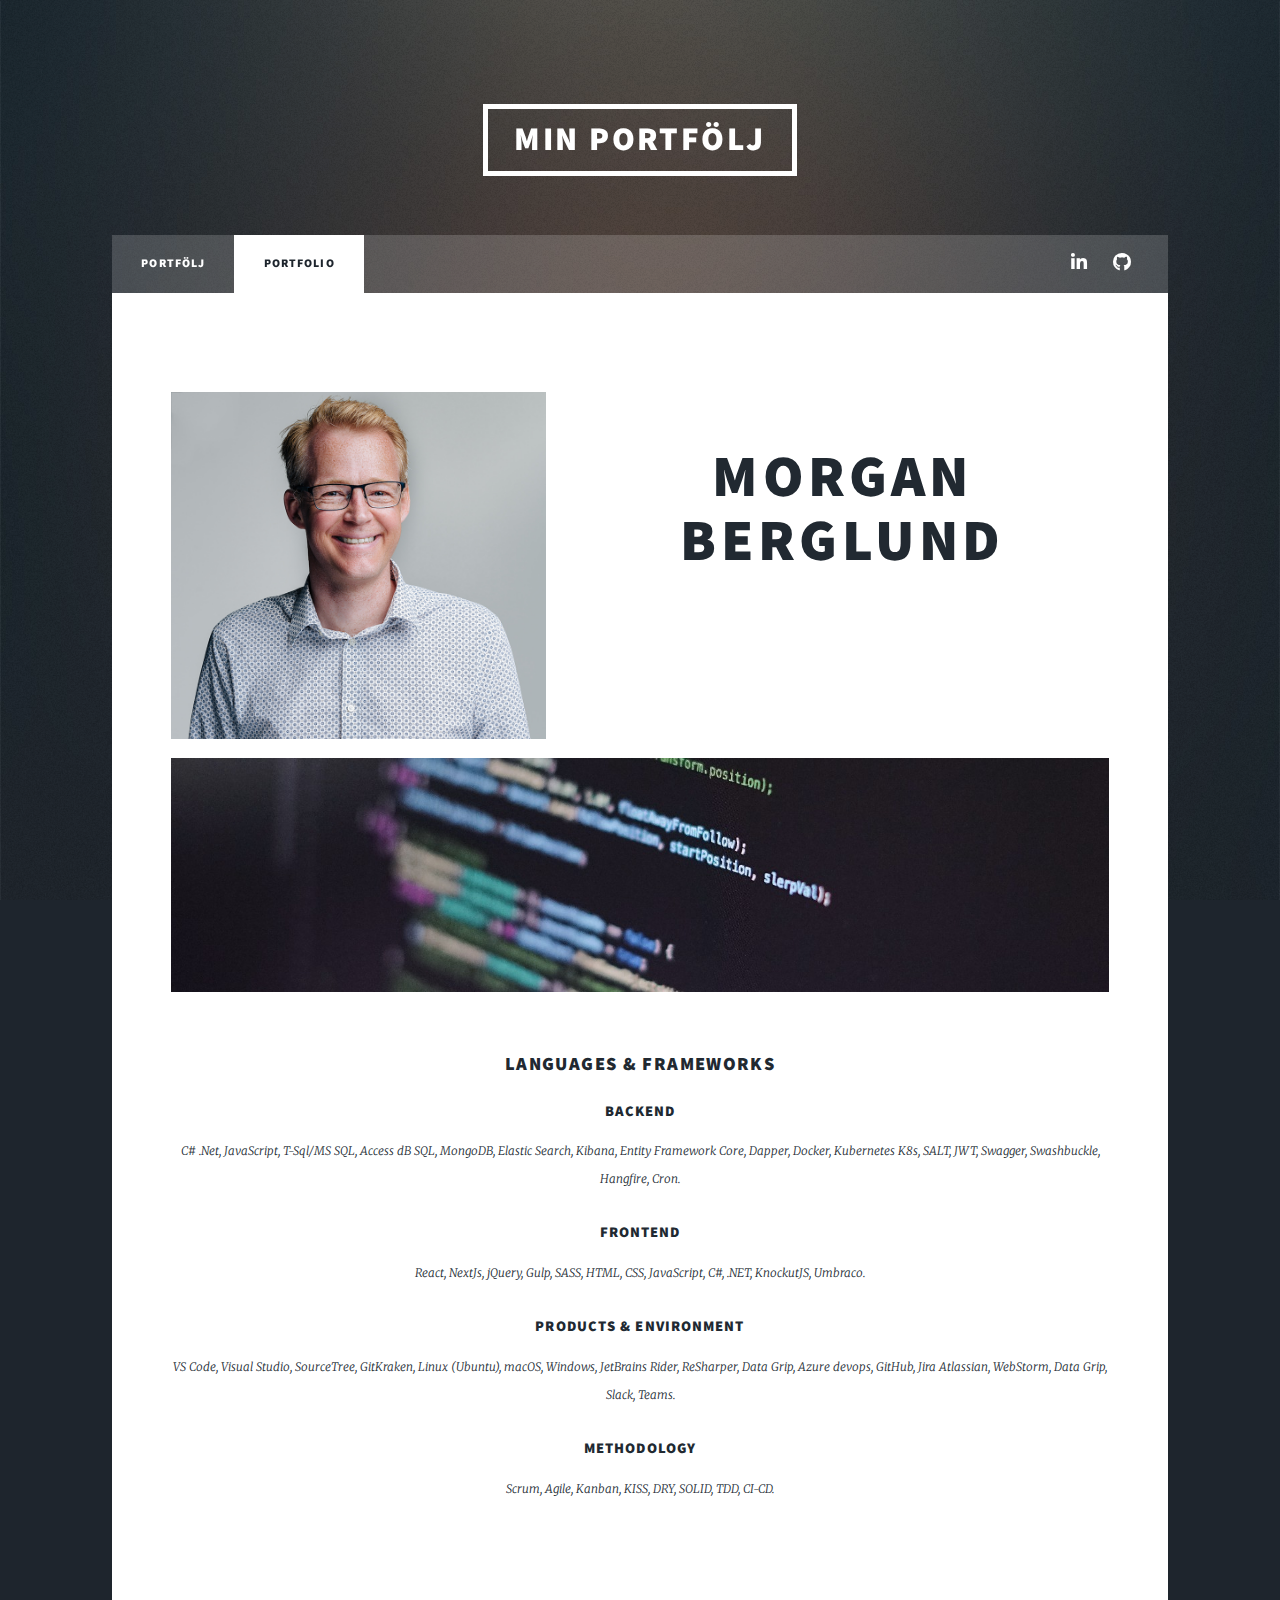
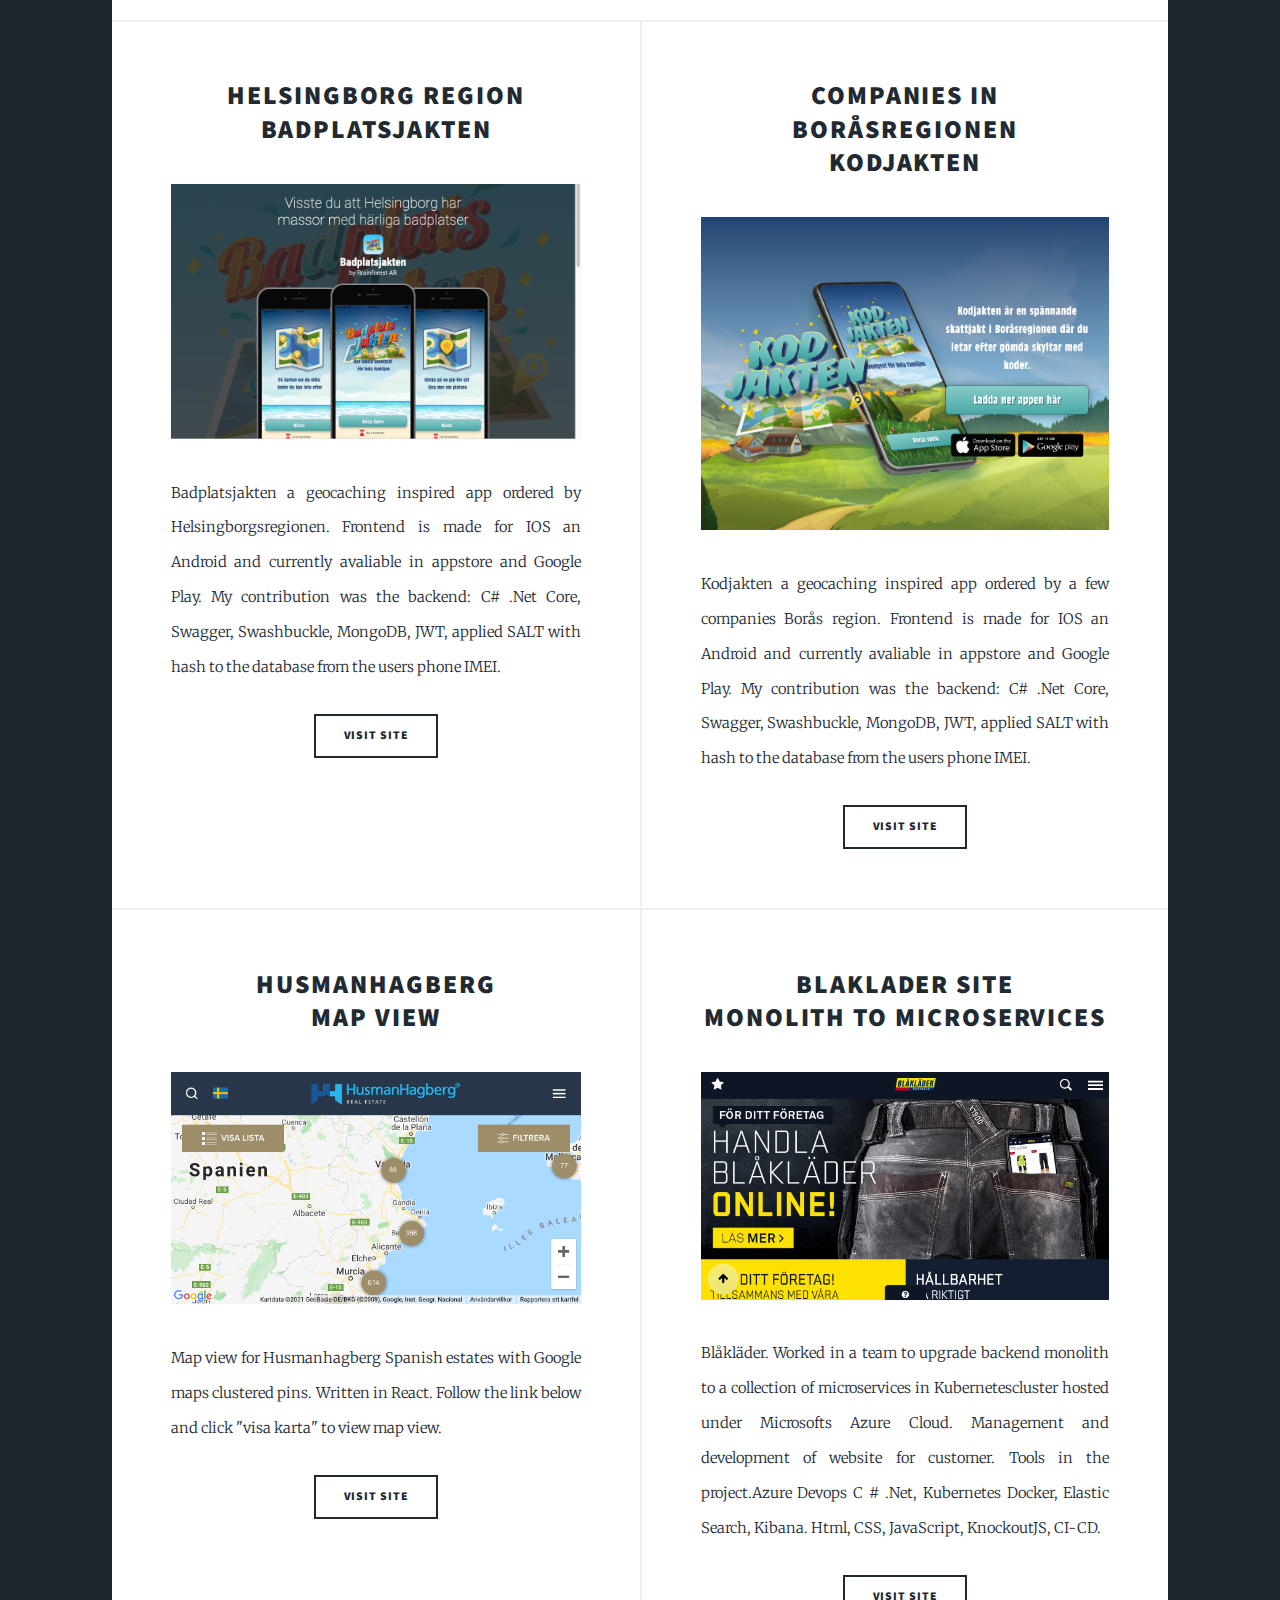
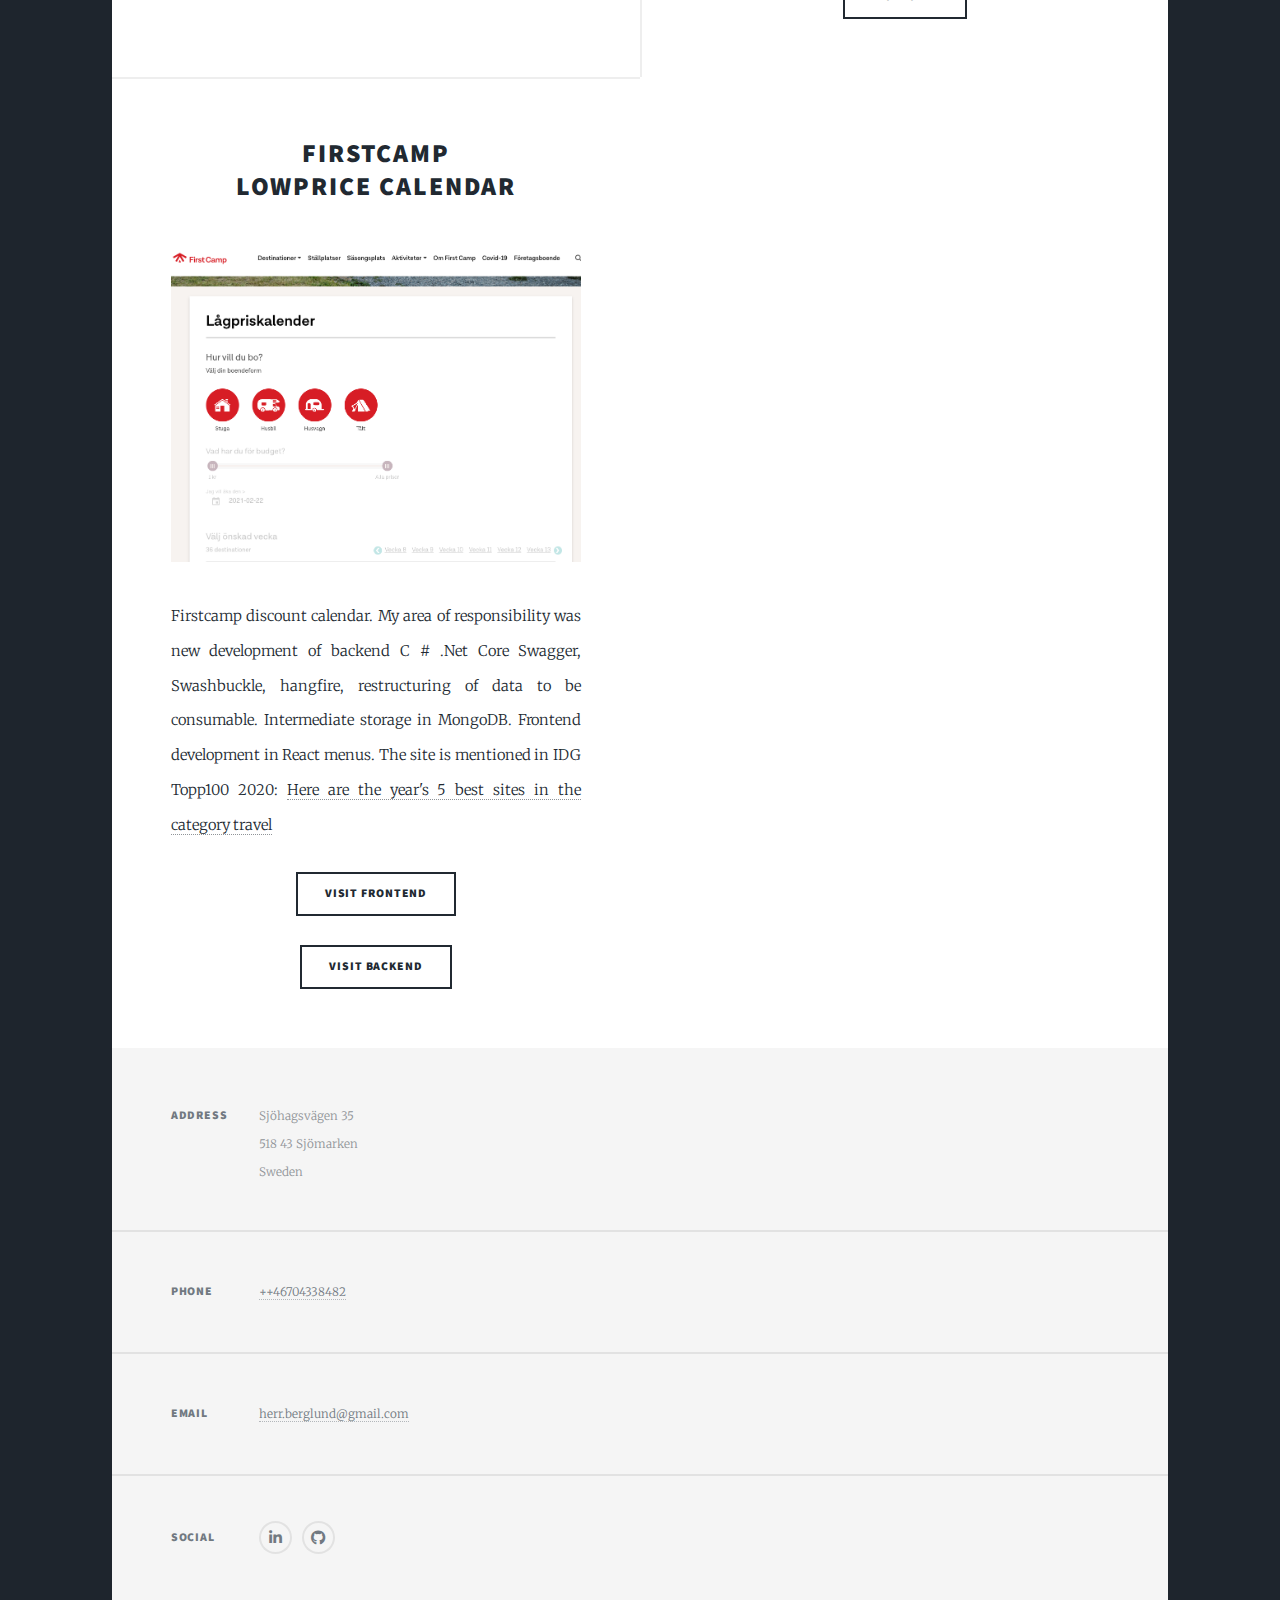
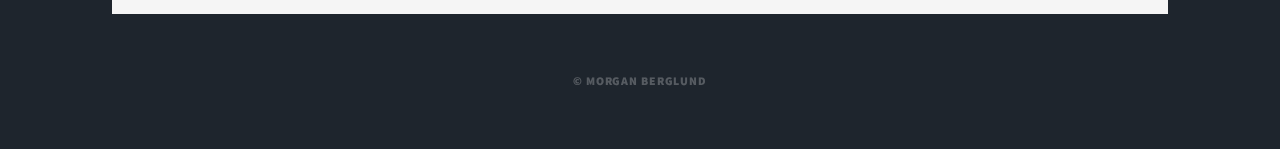
==== generic.html @ 9936857d "first commit" ====
<!DOCTYPE HTML>
<!--
	Massively by HTML5 UP
	html5up.net | @ajlkn
	Free for personal and commercial use under the CCA 3.0 license (html5up.net/license)
-->
<html>
	<head>
		<title>My Portfolio</title>
		<meta charset="utf-8" />
		<meta name="viewport" content="width=device-width, initial-scale=1, user-scalable=no" />
		<link rel="stylesheet" href="assets/css/main.css" />
		<noscript><link rel="stylesheet" href="assets/css/noscript.css" /></noscript>
	</head>
	<body class="is-preload">

		<!-- Wrapper -->
			<div id="wrapper">

				<!-- Header -->
					<header id="header">
						<a href="index.html" class="logo">Min portfölj</a>
					</header>

				<!-- Nav -->
					<nav id="nav">
						<ul class="links">
							<li><a href="index.html">portfölj</a></li>
							<li class="active"><a href="generic.html">Portfolio</a></li>
						</ul>
						<ul class="icons alt">
							<li><a href="https://www.linkedin.com/in/morgan-berglund-a083b3106/" class="icon brands alt fa-linkedin-in"><span class="label">Likedin</span></a></li>
							<li><a href="https://github.com/MorganBerglund" class="icon brands alt fa-github"><span class="label">GitHub</span></a></li>
						</ul>
					</nav>

						<!-- Main -->
		<div id="main">

			<!-- Featured Post -->
			<article class="post featured">
				<header class="major">
					<a href="#" class="image left"><img src="images/brainforest-morgan-berglund@2x.jpg" alt="" /></a>
					<h2><a href="#"><br/>Morgan <br/> Berglund</a></h2>
					<a href="#" class="image main"><img src="images/code.jpeg" alt="" /></a>

					 <h3>languages & Frameworks</h3>
<h4>Backend</h4>
<p>C# .Net, JavaScript, T-Sql/MS SQL, Access dB SQL, MongoDB, Elastic Search, Kibana, Entity Framework Core, Dapper, Docker, Kubernetes K8s, SALT, JWT, Swagger, Swashbuckle, Hangfire, Cron.</p>
<h4>Frontend</h4> <p>React, NextJs, jQuery, Gulp, SASS, HTML, CSS, JavaScript, C#, .NET, KnockutJS, Umbraco.</p>
<h4>Products & environment</h4> <p>VS Code, Visual Studio, SourceTree, GitKraken, Linux (Ubuntu), macOS, Windows, JetBrains Rider, ReSharper, Data Grip, Azure devops, GitHub, Jira Atlassian, WebStorm, Data Grip, Slack, Teams.</p>
<h4>methodology</h4> <p>Scrum, Agile, Kanban, KISS, DRY, SOLID, TDD, CI-CD.</p>

				</header>
				
			</article>

			<!-- Posts -->
			<section class="posts">
				<article>
					<header>
						<h2><a href="#">Helsingborg region<br />
							Badplatsjakten</a></h2>
					</header>
					<a href="#" class="image fit"><img src="images/badplatsjakten.png" alt="Badplatsjaktenscreenshot" /></a>
					<p> Badplatsjakten a geocaching inspired app ordered by Helsingborgsregionen. 
						Frontend is made for IOS an Android and currently avaliable in appstore and Google Play.
						My contribution was the backend: C# .Net Core, Swagger, Swashbuckle, MongoDB, JWT, applied SALT with hash to the database from the users phone IMEI.
						
					</p>
					<ul class="actions special">
						<li><a href="https://appadvice.com/app/badplatsjakten/1521691774" class="button">Visit Site</a></li>
					</ul>
				</article>
				<article>
					<header>
						<h2><a href="#">companies in boråsregionen<br />
							Kodjakten</a></h2>
					</header>
					<a href="#" class="image fit"><img src="images/kodjakten.png" alt="Badplatsjaktenscreenshot" /></a>
					<p> Kodjakten a geocaching inspired app ordered by a few companies Borås region.
						Frontend is made for IOS an Android and currently avaliable in appstore and Google Play.
						My contribution was the backend: C# .Net Core, Swagger, Swashbuckle, MongoDB, JWT, applied SALT with hash to the database from the users phone IMEI.						
					</p>
					<ul class="actions special">
						<li><a href="https://appadvice.com/app/badplatsjakten/1521691774" class="button">Visit site</a></li>
					</ul>
				</article>
				
				<article>
					<header>
						<h2><a href="#">Husmanhagberg<br />
							Map view</a></h2>
					</header>
					<a href="#" class="image fit"><img src="images/husmanbild.png" alt="Husmanhagbergscreenshot" /></a>
					<p>Map view for Husmanhagberg Spanish estates with Google maps clustered pins. Written in React. Follow the link below and click "visa karta" to view map view. </p>
					<ul class="actions special">
						<li><a href="https://spanien.husmanhagberg.se/sv/estate/search/" class="button">Visit Site</a></li>
					</ul>
				</article>
				<article>
					<header>
						<h2><a href="#">Blaklader Site<br />
							monolith to microservices</a></h2>
					</header>
					<a href="#" class="image fit"><img src="images/blaklader.png" alt="Husmanhagbergscreenshot" /></a>
					<p>Blåkläder. Worked in a team to upgrade backend monolith to a collection of microservices in Kubernetescluster hosted under Microsofts Azure Cloud. Management and development of website for customer. Tools in the project.Azure Devops C # .Net, Kubernetes Docker, Elastic Search, Kibana. Html, CSS, JavaScript, KnockoutJS, CI-CD.
						</p>
					<ul class="actions special">
						<li><a href="https://spanien.husmanhagberg.se/sv/estate/search/" class="button">Visit Site</a></li>
					</ul>
				</article>
				<article>
					<header>
						<h2><a href="#">Firstcamp<br />
							Lowprice Calendar</a></h2>
					</header>
					<a href="#" class="image fit"><img src="images/lowpricecalendar.png" alt="Husmanhagbergscreenshot" /></a>
					<p> Firstcamp discount calendar. My area of responsibility was new development of backend C # .Net Core Swagger, Swashbuckle, hangfire, restructuring of data to be consumable. Intermediate storage in MongoDB. Frontend development in React menus. The site is mentioned in IDG Topp100 2020: <a href="https://topp100.idg.se/2.39772/1.742382/topp-100-2020-resor" >Here are the year's 5 best sites in the category travel</a></p>
						
					
					<ul class="actions special">
						<li><a href="https://firstcamp.se/lowprice-calendar/ " class="button">Visit Frontend</a></li>
					</ul>
					<ul class="actions special">
						<li><a href="https://api.firstcamp.se/index.html" class="button">Visit Backend</a></li>
					</ul>
				</article>
				
				

			</section>


		</div>
			
		<!-- Footer -->
		<footer id="footer">

			<section class="split contact">
				<section class="alt">
					<h3>Address</h3>
					<p>Sjöhagsvägen 35 <br />
						518 43 Sjömarken<br />
						Sweden</p>
				</section>
				<section>
					<h3>Phone</h3>
					<p><a href="#">++46704338482</a></p>
				</section>
				<section>
					<h3>Email</h3>
					<p><a href="#">herr.berglund@gmail.com</a></p>
				</section>
				<section>
					<h3>Social</h3>
					<ul class="icons alt">
						<li><a href="https://www.linkedin.com/in/morgan-berglund-a083b3106/"
								class="icon brands alt fa-linkedin-in"><span class="label">Likedin</span></a></li>
						<li><a href="https://github.com/MorganBerglund" class="icon brands alt fa-github"><span
									class="label">GitHub</span></a></li>
					</ul>
				</section>
			</section>
		</footer>

				<!-- Copyright -->
					<div id="copyright">
						<ul><li>&copy; Morgan Berglund</li>
					</div>

			</div>

		<!-- Scripts -->
			<script src="assets/js/jquery.min.js"></script>
			<script src="assets/js/jquery.scrollex.min.js"></script>
			<script src="assets/js/jquery.scrolly.min.js"></script>
			<script src="assets/js/browser.min.js"></script>
			<script src="assets/js/breakpoints.min.js"></script>
			<script src="assets/js/util.js"></script>
			<script src="assets/js/main.js"></script>

	</body>
</html>
---- assets/css/main.css ----
@import url(fontawesome-all.min.css);
@import url("https://fonts.googleapis.com/css?family=Merriweather:300,700,300italic,700italic|Source+Sans+Pro:900");

/*
	Massively by HTML5 UP
	html5up.net | @ajlkn
	Free for personal and commercial use under the CCA 3.0 license (html5up.net/license)
*/

html, body, div, span, applet, object,
iframe, h1, h2, h3, h4, h5, h6, p, blockquote,
pre, a, abbr, acronym, address, big, cite,
code, del, dfn, em, img, ins, kbd, q, s, samp,
small, strike, strong, sub, sup, tt, var, b,
u, i, center, dl, dt, dd, ol, ul, li, fieldset,
form, label, legend, table, caption, tbody,
tfoot, thead, tr, th, td, article, aside,
canvas, details, embed, figure, figcaption,
footer, header, hgroup, menu, nav, output, ruby,
section, summary, time, mark, audio, video {
	margin: 0;
	padding: 0;
	border: 0;
	font-size: 100%;
	font: inherit;
	vertical-align: baseline;}

article, aside, details, figcaption, figure,
footer, header, hgroup, menu, nav, section {
	display: block;}

body {
	line-height: 1;
}

ol, ul {
	list-style: none;
}

blockquote, q {
	quotes: none;
}

	blockquote:before, blockquote:after, q:before, q:after {
		content: '';
		content: none;
	}

table {
	border-collapse: collapse;
	border-spacing: 0;
}

body {
	-webkit-text-size-adjust: none;
}

mark {
	background-color: transparent;
	color: inherit;
}

input::-moz-focus-inner {
	border: 0;
	padding: 0;
}

input, select, textarea {
	-moz-appearance: none;
	-webkit-appearance: none;
	-ms-appearance: none;
	appearance: none;
}

/* Basic */

	@-ms-viewport {
		width: device-width;
	}

	body {
		-ms-overflow-style: scrollbar;
	}

	@media screen and (max-width: 480px) {

		html, body {
			min-width: 320px;
		}

	}

	html {
		box-sizing: border-box;
	}

	*, *:before, *:after {
		box-sizing: inherit;
	}

	body {
		background-color: #1e252d;
	}

		body.is-preload *, body.is-preload *:before, body.is-preload *:after {
			-moz-animation: none !important;
			-webkit-animation: none !important;
			-ms-animation: none !important;
			animation: none !important;
			-moz-transition: none !important;
			-webkit-transition: none !important;
			-ms-transition: none !important;
			transition: none !important;
		}

/* Type */

	html {
		font-size: 16pt;
	}

		@media screen and (max-width: 1680px) {

			html {
				font-size: 12pt;
			}

		}

		@media screen and (max-width: 1280px) {

			html {
				font-size: 11pt;
			}

		}

		@media screen and (max-width: 360px) {

			html {
				font-size: 10pt;
			}

		}

	body {
		color: #212931;
	}

	body, input, select, textarea {
		font-family: "Merriweather", Georgia, serif;
		font-weight: 300;
		font-size: 1rem;
		line-height: 2.375;
	}

	a {
		-moz-transition: color 0.2s ease-in-out, background-color 0.2s ease-in-out, border-color 0.2s ease-in-out, box-shadow 0.2s ease-in-out;
		-webkit-transition: color 0.2s ease-in-out, background-color 0.2s ease-in-out, border-color 0.2s ease-in-out, box-shadow 0.2s ease-in-out;
		-ms-transition: color 0.2s ease-in-out, background-color 0.2s ease-in-out, border-color 0.2s ease-in-out, box-shadow 0.2s ease-in-out;
		transition: color 0.2s ease-in-out, background-color 0.2s ease-in-out, border-color 0.2s ease-in-out, box-shadow 0.2s ease-in-out;
		border-bottom: dotted 1px;
		text-decoration: none;
	}

		a:hover {
			border-bottom-color: transparent;
		}

	strong, b {
		font-weight: 600;
	}

	em, i {
		font-style: italic;
	}

	p {
		text-align: justify;
		margin: 0 0 2rem 0;
	}

	h1, h2, h3, h4, h5, h6 {
		font-family: "Source Sans Pro", Helvetica, sans-serif;
		font-weight: 900;
		line-height: 1.5;
		letter-spacing: 0.075em;
		text-transform: uppercase;
		margin: 0 0 1rem 0;
	}

		h1 a, h2 a, h3 a, h4 a, h5 a, h6 a {
			border-bottom: 0;
			color: inherit;
			text-decoration: none;
		}

	h1 {
		font-size: 4rem;
		line-height: 1.1;
		margin: 0 0 2rem 0;
	}

	h2 {
		font-size: 1.75rem;
		line-height: 1.3;
		margin: 0 0 1.5rem 0;
	}

	h3 {
		font-size: 1.25rem;
		margin: 0 0 1.5rem 0;
	}

	h4 {
		font-size: 1rem;
	}

	h5 {
		font-size: 0.9rem;
	}

	h6 {
		font-size: 0.8rem;
	}

	sub {
		font-size: 0.8rem;
		position: relative;
		top: 0.5rem;
	}

	sup {
		font-size: 0.8rem;
		position: relative;
		top: -0.5rem;
	}

	blockquote {
		border-left: solid 4px;
		font-style: italic;
		margin: 0 0 2rem 0;
		padding: 0.5rem 0 0.5rem 2rem;
	}

	code {
		border: solid 2px;
		font-family: "Courier New", monospace;
		font-size: 0.9rem;
		margin: 0 0.25rem;
		padding: 0.25rem 0.65rem;
	}

	pre {
		-webkit-overflow-scrolling: touch;
		font-family: "Courier New", monospace;
		font-size: 0.9rem;
		margin: 0 0 2rem 0;
	}

		pre code {
			display: block;
			line-height: 1.75;
			padding: 1rem 1.5rem;
			overflow-x: auto;
		}

	hr {
		border: 0;
		border-bottom: solid 2px;
		margin: 3rem 0;
	}

		hr.major {
			margin: 5rem 0;
		}

	.align-left {
		text-align: left;
	}

	.align-center {
		text-align: center;
	}

	.align-right {
		text-align: right;
	}

	input, select, textarea {
		color: #212931;
	}

	a {
		color: #212931;
		border-bottom-color: rgba(33, 41, 49, 0.5);
	}

		a:hover {
			border-bottom-color: transparent;
			color: #18bfef !important;
		}

	strong, b {
		color: #212931;
	}

	h1, h2, h3, h4, h5, h6 {
		color: #212931;
	}

	blockquote {
		border-left-color: #eeeeee;
	}

	code {
		background: rgba(220, 220, 220, 0.25);
		border-color: #eeeeee;
	}

	hr {
		border-bottom-color: #eeeeee;
	}

/* Row */

	.row {
		display: flex;
		flex-wrap: wrap;
		box-sizing: border-box;
		align-items: stretch;
	}

		.row > * {
			box-sizing: border-box;
		}

		.row.gtr-uniform > * > :last-child {
			margin-bottom: 0;
		}

		.row.aln-left {
			justify-content: flex-start;
		}

		.row.aln-center {
			justify-content: center;
		}

		.row.aln-right {
			justify-content: flex-end;
		}

		.row.aln-top {
			align-items: flex-start;
		}

		.row.aln-middle {
			align-items: center;
		}

		.row.aln-bottom {
			align-items: flex-end;
		}

		.row > .imp {
			order: -1;
		}

		.row > .col-1 {
			width: 8.33333%;
		}

		.row > .off-1 {
			margin-left: 8.33333%;
		}

		.row > .col-2 {
			width: 16.66667%;
		}

		.row > .off-2 {
			margin-left: 16.66667%;
		}

		.row > .col-3 {
			width: 25%;
		}

		.row > .off-3 {
			margin-left: 25%;
		}

		.row > .col-4 {
			width: 33.33333%;
		}

		.row > .off-4 {
			margin-left: 33.33333%;
		}

		.row > .col-5 {
			width: 41.66667%;
		}

		.row > .off-5 {
			margin-left: 41.66667%;
		}

		.row > .col-6 {
			width: 50%;
		}

		.row > .off-6 {
			margin-left: 50%;
		}

		.row > .col-7 {
			width: 58.33333%;
		}

		.row > .off-7 {
			margin-left: 58.33333%;
		}

		.row > .col-8 {
			width: 66.66667%;
		}

		.row > .off-8 {
			margin-left: 66.66667%;
		}

		.row > .col-9 {
			width: 75%;
		}

		.row > .off-9 {
			margin-left: 75%;
		}

		.row > .col-10 {
			width: 83.33333%;
		}

		.row > .off-10 {
			margin-left: 83.33333%;
		}

		.row > .col-11 {
			width: 91.66667%;
		}

		.row > .off-11 {
			margin-left: 91.66667%;
		}

		.row > .col-12 {
			width: 100%;
		}

		.row > .off-12 {
			margin-left: 100%;
		}

		.row.gtr-0 {
			margin-top: 0;
			margin-left: 0rem;
		}

			.row.gtr-0 > * {
				padding: 0 0 0 0rem;
			}

			.row.gtr-0.gtr-uniform {
				margin-top: 0rem;
			}

				.row.gtr-0.gtr-uniform > * {
					padding-top: 0rem;
				}

		.row.gtr-25 {
			margin-top: 0;
			margin-left: -0.375rem;
		}

			.row.gtr-25 > * {
				padding: 0 0 0 0.375rem;
			}

			.row.gtr-25.gtr-uniform {
				margin-top: -0.375rem;
			}

				.row.gtr-25.gtr-uniform > * {
					padding-top: 0.375rem;
				}

		.row.gtr-50 {
			margin-top: 0;
			margin-left: -0.75rem;
		}

			.row.gtr-50 > * {
				padding: 0 0 0 0.75rem;
			}

			.row.gtr-50.gtr-uniform {
				margin-top: -0.75rem;
			}

				.row.gtr-50.gtr-uniform > * {
					padding-top: 0.75rem;
				}

		.row {
			margin-top: 0;
			margin-left: -1.5rem;
		}

			.row > * {
				padding: 0 0 0 1.5rem;
			}

			.row.gtr-uniform {
				margin-top: -1.5rem;
			}

				.row.gtr-uniform > * {
					padding-top: 1.5rem;
				}

		.row.gtr-150 {
			margin-top: 0;
			margin-left: -2.25rem;
		}

			.row.gtr-150 > * {
				padding: 0 0 0 2.25rem;
			}

			.row.gtr-150.gtr-uniform {
				margin-top: -2.25rem;
			}

				.row.gtr-150.gtr-uniform > * {
					padding-top: 2.25rem;
				}

		.row.gtr-200 {
			margin-top: 0;
			margin-left: -3rem;
		}

			.row.gtr-200 > * {
				padding: 0 0 0 3rem;
			}

			.row.gtr-200.gtr-uniform {
				margin-top: -3rem;
			}

				.row.gtr-200.gtr-uniform > * {
					padding-top: 3rem;
				}

		@media screen and (max-width: 1680px) {

			.row {
				display: flex;
				flex-wrap: wrap;
				box-sizing: border-box;
				align-items: stretch;
			}

				.row > * {
					box-sizing: border-box;
				}

				.row.gtr-uniform > * > :last-child {
					margin-bottom: 0;
				}

				.row.aln-left {
					justify-content: flex-start;
				}

				.row.aln-center {
					justify-content: center;
				}

				.row.aln-right {
					justify-content: flex-end;
				}

				.row.aln-top {
					align-items: flex-start;
				}

				.row.aln-middle {
					align-items: center;
				}

				.row.aln-bottom {
					align-items: flex-end;
				}

				.row > .imp-xlarge {
					order: -1;
				}

				.row > .col-1-xlarge {
					width: 8.33333%;
				}

				.row > .off-1-xlarge {
					margin-left: 8.33333%;
				}

				.row > .col-2-xlarge {
					width: 16.66667%;
				}

				.row > .off-2-xlarge {
					margin-left: 16.66667%;
				}

				.row > .col-3-xlarge {
					width: 25%;
				}

				.row > .off-3-xlarge {
					margin-left: 25%;
				}

				.row > .col-4-xlarge {
					width: 33.33333%;
				}

				.row > .off-4-xlarge {
					margin-left: 33.33333%;
				}

				.row > .col-5-xlarge {
					width: 41.66667%;
				}

				.row > .off-5-xlarge {
					margin-left: 41.66667%;
				}

				.row > .col-6-xlarge {
					width: 50%;
				}

				.row > .off-6-xlarge {
					margin-left: 50%;
				}

				.row > .col-7-xlarge {
					width: 58.33333%;
				}

				.row > .off-7-xlarge {
					margin-left: 58.33333%;
				}

				.row > .col-8-xlarge {
					width: 66.66667%;
				}

				.row > .off-8-xlarge {
					margin-left: 66.66667%;
				}

				.row > .col-9-xlarge {
					width: 75%;
				}

				.row > .off-9-xlarge {
					margin-left: 75%;
				}

				.row > .col-10-xlarge {
					width: 83.33333%;
				}

				.row > .off-10-xlarge {
					margin-left: 83.33333%;
				}

				.row > .col-11-xlarge {
					width: 91.66667%;
				}

				.row > .off-11-xlarge {
					margin-left: 91.66667%;
				}

				.row > .col-12-xlarge {
					width: 100%;
				}

				.row > .off-12-xlarge {
					margin-left: 100%;
				}

				.row.gtr-0 {
					margin-top: 0;
					margin-left: 0rem;
				}

					.row.gtr-0 > * {
						padding: 0 0 0 0rem;
					}

					.row.gtr-0.gtr-uniform {
						margin-top: 0rem;
					}

						.row.gtr-0.gtr-uniform > * {
							padding-top: 0rem;
						}

				.row.gtr-25 {
					margin-top: 0;
					margin-left: -0.375rem;
				}

					.row.gtr-25 > * {
						padding: 0 0 0 0.375rem;
					}

					.row.gtr-25.gtr-uniform {
						margin-top: -0.375rem;
					}

						.row.gtr-25.gtr-uniform > * {
							padding-top: 0.375rem;
						}

				.row.gtr-50 {
					margin-top: 0;
					margin-left: -0.75rem;
				}

					.row.gtr-50 > * {
						padding: 0 0 0 0.75rem;
					}

					.row.gtr-50.gtr-uniform {
						margin-top: -0.75rem;
					}

						.row.gtr-50.gtr-uniform > * {
							padding-top: 0.75rem;
						}

				.row {
					margin-top: 0;
					margin-left: -1.5rem;
				}

					.row > * {
						padding: 0 0 0 1.5rem;
					}

					.row.gtr-uniform {
						margin-top: -1.5rem;
					}

						.row.gtr-uniform > * {
							padding-top: 1.5rem;
						}

				.row.gtr-150 {
					margin-top: 0;
					margin-left: -2.25rem;
				}

					.row.gtr-150 > * {
						padding: 0 0 0 2.25rem;
					}

					.row.gtr-150.gtr-uniform {
						margin-top: -2.25rem;
					}

						.row.gtr-150.gtr-uniform > * {
							padding-top: 2.25rem;
						}

				.row.gtr-200 {
					margin-top: 0;
					margin-left: -3rem;
				}

					.row.gtr-200 > * {
						padding: 0 0 0 3rem;
					}

					.row.gtr-200.gtr-uniform {
						margin-top: -3rem;
					}

						.row.gtr-200.gtr-uniform > * {
							padding-top: 3rem;
						}

		}

		@media screen and (max-width: 1280px) {

			.row {
				display: flex;
				flex-wrap: wrap;
				box-sizing: border-box;
				align-items: stretch;
			}

				.row > * {
					box-sizing: border-box;
				}

				.row.gtr-uniform > * > :last-child {
					margin-bottom: 0;
				}

				.row.aln-left {
					justify-content: flex-start;
				}

				.row.aln-center {
					justify-content: center;
				}

				.row.aln-right {
					justify-content: flex-end;
				}

				.row.aln-top {
					align-items: flex-start;
				}

				.row.aln-middle {
					align-items: center;
				}

				.row.aln-bottom {
					align-items: flex-end;
				}

				.row > .imp-large {
					order: -1;
				}

				.row > .col-1-large {
					width: 8.33333%;
				}

				.row > .off-1-large {
					margin-left: 8.33333%;
				}

				.row > .col-2-large {
					width: 16.66667%;
				}

				.row > .off-2-large {
					margin-left: 16.66667%;
				}

				.row > .col-3-large {
					width: 25%;
				}

				.row > .off-3-large {
					margin-left: 25%;
				}

				.row > .col-4-large {
					width: 33.33333%;
				}

				.row > .off-4-large {
					margin-left: 33.33333%;
				}

				.row > .col-5-large {
					width: 41.66667%;
				}

				.row > .off-5-large {
					margin-left: 41.66667%;
				}

				.row > .col-6-large {
					width: 50%;
				}

				.row > .off-6-large {
					margin-left: 50%;
				}

				.row > .col-7-large {
					width: 58.33333%;
				}

				.row > .off-7-large {
					margin-left: 58.33333%;
				}

				.row > .col-8-large {
					width: 66.66667%;
				}

				.row > .off-8-large {
					margin-left: 66.66667%;
				}

				.row > .col-9-large {
					width: 75%;
				}

				.row > .off-9-large {
					margin-left: 75%;
				}

				.row > .col-10-large {
					width: 83.33333%;
				}

				.row > .off-10-large {
					margin-left: 83.33333%;
				}

				.row > .col-11-large {
					width: 91.66667%;
				}

				.row > .off-11-large {
					margin-left: 91.66667%;
				}

				.row > .col-12-large {
					width: 100%;
				}

				.row > .off-12-large {
					margin-left: 100%;
				}

				.row.gtr-0 {
					margin-top: 0;
					margin-left: 0rem;
				}

					.row.gtr-0 > * {
						padding: 0 0 0 0rem;
					}

					.row.gtr-0.gtr-uniform {
						margin-top: 0rem;
					}

						.row.gtr-0.gtr-uniform > * {
							padding-top: 0rem;
						}

				.row.gtr-25 {
					margin-top: 0;
					margin-left: -0.375rem;
				}

					.row.gtr-25 > * {
						padding: 0 0 0 0.375rem;
					}

					.row.gtr-25.gtr-uniform {
						margin-top: -0.375rem;
					}

						.row.gtr-25.gtr-uniform > * {
							padding-top: 0.375rem;
						}

				.row.gtr-50 {
					margin-top: 0;
					margin-left: -0.75rem;
				}

					.row.gtr-50 > * {
						padding: 0 0 0 0.75rem;
					}

					.row.gtr-50.gtr-uniform {
						margin-top: -0.75rem;
					}

						.row.gtr-50.gtr-uniform > * {
							padding-top: 0.75rem;
						}

				.row {
					margin-top: 0;
					margin-left: -1.5rem;
				}

					.row > * {
						padding: 0 0 0 1.5rem;
					}

					.row.gtr-uniform {
						margin-top: -1.5rem;
					}

						.row.gtr-uniform > * {
							padding-top: 1.5rem;
						}

				.row.gtr-150 {
					margin-top: 0;
					margin-left: -2.25rem;
				}

					.row.gtr-150 > * {
						padding: 0 0 0 2.25rem;
					}

					.row.gtr-150.gtr-uniform {
						margin-top: -2.25rem;
					}

						.row.gtr-150.gtr-uniform > * {
							padding-top: 2.25rem;
						}

				.row.gtr-200 {
					margin-top: 0;
					margin-left: -3rem;
				}

					.row.gtr-200 > * {
						padding: 0 0 0 3rem;
					}

					.row.gtr-200.gtr-uniform {
						margin-top: -3rem;
					}

						.row.gtr-200.gtr-uniform > * {
							padding-top: 3rem;
						}

		}

		@media screen and (max-width: 980px) {

			.row {
				display: flex;
				flex-wrap: wrap;
				box-sizing: border-box;
				align-items: stretch;
			}

				.row > * {
					box-sizing: border-box;
				}

				.row.gtr-uniform > * > :last-child {
					margin-bottom: 0;
				}

				.row.aln-left {
					justify-content: flex-start;
				}

				.row.aln-center {
					justify-content: center;
				}

				.row.aln-right {
					justify-content: flex-end;
				}

				.row.aln-top {
					align-items: flex-start;
				}

				.row.aln-middle {
					align-items: center;
				}

				.row.aln-bottom {
					align-items: flex-end;
				}

				.row > .imp-medium {
					order: -1;
				}

				.row > .col-1-medium {
					width: 8.33333%;
				}

				.row > .off-1-medium {
					margin-left: 8.33333%;
				}

				.row > .col-2-medium {
					width: 16.66667%;
				}

				.row > .off-2-medium {
					margin-left: 16.66667%;
				}

				.row > .col-3-medium {
					width: 25%;
				}

				.row > .off-3-medium {
					margin-left: 25%;
				}

				.row > .col-4-medium {
					width: 33.33333%;
				}

				.row > .off-4-medium {
					margin-left: 33.33333%;
				}

				.row > .col-5-medium {
					width: 41.66667%;
				}

				.row > .off-5-medium {
					margin-left: 41.66667%;
				}

				.row > .col-6-medium {
					width: 50%;
				}

				.row > .off-6-medium {
					margin-left: 50%;
				}

				.row > .col-7-medium {
					width: 58.33333%;
				}

				.row > .off-7-medium {
					margin-left: 58.33333%;
				}

				.row > .col-8-medium {
					width: 66.66667%;
				}

				.row > .off-8-medium {
					margin-left: 66.66667%;
				}

				.row > .col-9-medium {
					width: 75%;
				}

				.row > .off-9-medium {
					margin-left: 75%;
				}

				.row > .col-10-medium {
					width: 83.33333%;
				}

				.row > .off-10-medium {
					margin-left: 83.33333%;
				}

				.row > .col-11-medium {
					width: 91.66667%;
				}

				.row > .off-11-medium {
					margin-left: 91.66667%;
				}

				.row > .col-12-medium {
					width: 100%;
				}

				.row > .off-12-medium {
					margin-left: 100%;
				}

				.row.gtr-0 {
					margin-top: 0;
					margin-left: 0rem;
				}

					.row.gtr-0 > * {
						padding: 0 0 0 0rem;
					}

					.row.gtr-0.gtr-uniform {
						margin-top: 0rem;
					}

						.row.gtr-0.gtr-uniform > * {
							padding-top: 0rem;
						}

				.row.gtr-25 {
					margin-top: 0;
					margin-left: -0.375rem;
				}

					.row.gtr-25 > * {
						padding: 0 0 0 0.375rem;
					}

					.row.gtr-25.gtr-uniform {
						margin-top: -0.375rem;
					}

						.row.gtr-25.gtr-uniform > * {
							padding-top: 0.375rem;
						}

				.row.gtr-50 {
					margin-top: 0;
					margin-left: -0.75rem;
				}

					.row.gtr-50 > * {
						padding: 0 0 0 0.75rem;
					}

					.row.gtr-50.gtr-uniform {
						margin-top: -0.75rem;
					}

						.row.gtr-50.gtr-uniform > * {
							padding-top: 0.75rem;
						}

				.row {
					margin-top: 0;
					margin-left: -1.5rem;
				}

					.row > * {
						padding: 0 0 0 1.5rem;
					}

					.row.gtr-uniform {
						margin-top: -1.5rem;
					}

						.row.gtr-uniform > * {
							padding-top: 1.5rem;
						}

				.row.gtr-150 {
					margin-top: 0;
					margin-left: -2.25rem;
				}

					.row.gtr-150 > * {
						padding: 0 0 0 2.25rem;
					}

					.row.gtr-150.gtr-uniform {
						margin-top: -2.25rem;
					}

						.row.gtr-150.gtr-uniform > * {
							padding-top: 2.25rem;
						}

				.row.gtr-200 {
					margin-top: 0;
					margin-left: -3rem;
				}

					.row.gtr-200 > * {
						padding: 0 0 0 3rem;
					}

					.row.gtr-200.gtr-uniform {
						margin-top: -3rem;
					}

						.row.gtr-200.gtr-uniform > * {
							padding-top: 3rem;
						}

		}

		@media screen and (max-width: 736px) {

			.row {
				display: flex;
				flex-wrap: wrap;
				box-sizing: border-box;
				align-items: stretch;
			}

				.row > * {
					box-sizing: border-box;
				}

				.row.gtr-uniform > * > :last-child {
					margin-bottom: 0;
				}

				.row.aln-left {
					justify-content: flex-start;
				}

				.row.aln-center {
					justify-content: center;
				}

				.row.aln-right {
					justify-content: flex-end;
				}

				.row.aln-top {
					align-items: flex-start;
				}

				.row.aln-middle {
					align-items: center;
				}

				.row.aln-bottom {
					align-items: flex-end;
				}

				.row > .imp-small {
					order: -1;
				}

				.row > .col-1-small {
					width: 8.33333%;
				}

				.row > .off-1-small {
					margin-left: 8.33333%;
				}

				.row > .col-2-small {
					width: 16.66667%;
				}

				.row > .off-2-small {
					margin-left: 16.66667%;
				}

				.row > .col-3-small {
					width: 25%;
				}

				.row > .off-3-small {
					margin-left: 25%;
				}

				.row > .col-4-small {
					width: 33.33333%;
				}

				.row > .off-4-small {
					margin-left: 33.33333%;
				}

				.row > .col-5-small {
					width: 41.66667%;
				}

				.row > .off-5-small {
					margin-left: 41.66667%;
				}

				.row > .col-6-small {
					width: 50%;
				}

				.row > .off-6-small {
					margin-left: 50%;
				}

				.row > .col-7-small {
					width: 58.33333%;
				}

				.row > .off-7-small {
					margin-left: 58.33333%;
				}

				.row > .col-8-small {
					width: 66.66667%;
				}

				.row > .off-8-small {
					margin-left: 66.66667%;
				}

				.row > .col-9-small {
					width: 75%;
				}

				.row > .off-9-small {
					margin-left: 75%;
				}

				.row > .col-10-small {
					width: 83.33333%;
				}

				.row > .off-10-small {
					margin-left: 83.33333%;
				}

				.row > .col-11-small {
					width: 91.66667%;
				}

				.row > .off-11-small {
					margin-left: 91.66667%;
				}

				.row > .col-12-small {
					width: 100%;
				}

				.row > .off-12-small {
					margin-left: 100%;
				}

				.row.gtr-0 {
					margin-top: 0;
					margin-left: 0rem;
				}

					.row.gtr-0 > * {
						padding: 0 0 0 0rem;
					}

					.row.gtr-0.gtr-uniform {
						margin-top: 0rem;
					}

						.row.gtr-0.gtr-uniform > * {
							padding-top: 0rem;
						}

				.row.gtr-25 {
					margin-top: 0;
					margin-left: -0.375rem;
				}

					.row.gtr-25 > * {
						padding: 0 0 0 0.375rem;
					}

					.row.gtr-25.gtr-uniform {
						margin-top: -0.375rem;
					}

						.row.gtr-25.gtr-uniform > * {
							padding-top: 0.375rem;
						}

				.row.gtr-50 {
					margin-top: 0;
					margin-left: -0.75rem;
				}

					.row.gtr-50 > * {
						padding: 0 0 0 0.75rem;
					}

					.row.gtr-50.gtr-uniform {
						margin-top: -0.75rem;
					}

						.row.gtr-50.gtr-uniform > * {
							padding-top: 0.75rem;
						}

				.row {
					margin-top: 0;
					margin-left: -1.5rem;
				}

					.row > * {
						padding: 0 0 0 1.5rem;
					}

					.row.gtr-uniform {
						margin-top: -1.5rem;
					}

						.row.gtr-uniform > * {
							padding-top: 1.5rem;
						}

				.row.gtr-150 {
					margin-top: 0;
					margin-left: -2.25rem;
				}

					.row.gtr-150 > * {
						padding: 0 0 0 2.25rem;
					}

					.row.gtr-150.gtr-uniform {
						margin-top: -2.25rem;
					}

						.row.gtr-150.gtr-uniform > * {
							padding-top: 2.25rem;
						}

				.row.gtr-200 {
					margin-top: 0;
					margin-left: -3rem;
				}

					.row.gtr-200 > * {
						padding: 0 0 0 3rem;
					}

					.row.gtr-200.gtr-uniform {
						margin-top: -3rem;
					}

						.row.gtr-200.gtr-uniform > * {
							padding-top: 3rem;
						}

		}

		@media screen and (max-width: 480px) {

			.row {
				display: flex;
				flex-wrap: wrap;
				box-sizing: border-box;
				align-items: stretch;
			}

				.row > * {
					box-sizing: border-box;
				}

				.row.gtr-uniform > * > :last-child {
					margin-bottom: 0;
				}

				.row.aln-left {
					justify-content: flex-start;
				}

				.row.aln-center {
					justify-content: center;
				}

				.row.aln-right {
					justify-content: flex-end;
				}

				.row.aln-top {
					align-items: flex-start;
				}

				.row.aln-middle {
					align-items: center;
				}

				.row.aln-bottom {
					align-items: flex-end;
				}

				.row > .imp-xsmall {
					order: -1;
				}

				.row > .col-1-xsmall {
					width: 8.33333%;
				}

				.row > .off-1-xsmall {
					margin-left: 8.33333%;
				}

				.row > .col-2-xsmall {
					width: 16.66667%;
				}

				.row > .off-2-xsmall {
					margin-left: 16.66667%;
				}

				.row > .col-3-xsmall {
					width: 25%;
				}

				.row > .off-3-xsmall {
					margin-left: 25%;
				}

				.row > .col-4-xsmall {
					width: 33.33333%;
				}

				.row > .off-4-xsmall {
					margin-left: 33.33333%;
				}

				.row > .col-5-xsmall {
					width: 41.66667%;
				}

				.row > .off-5-xsmall {
					margin-left: 41.66667%;
				}

				.row > .col-6-xsmall {
					width: 50%;
				}

				.row > .off-6-xsmall {
					margin-left: 50%;
				}

				.row > .col-7-xsmall {
					width: 58.33333%;
				}

				.row > .off-7-xsmall {
					margin-left: 58.33333%;
				}

				.row > .col-8-xsmall {
					width: 66.66667%;
				}

				.row > .off-8-xsmall {
					margin-left: 66.66667%;
				}

				.row > .col-9-xsmall {
					width: 75%;
				}

				.row > .off-9-xsmall {
					margin-left: 75%;
				}

				.row > .col-10-xsmall {
					width: 83.33333%;
				}

				.row > .off-10-xsmall {
					margin-left: 83.33333%;
				}

				.row > .col-11-xsmall {
					width: 91.66667%;
				}

				.row > .off-11-xsmall {
					margin-left: 91.66667%;
				}

				.row > .col-12-xsmall {
					width: 100%;
				}

				.row > .off-12-xsmall {
					margin-left: 100%;
				}

				.row.gtr-0 {
					margin-top: 0;
					margin-left: 0rem;
				}

					.row.gtr-0 > * {
						padding: 0 0 0 0rem;
					}

					.row.gtr-0.gtr-uniform {
						margin-top: 0rem;
					}

						.row.gtr-0.gtr-uniform > * {
							padding-top: 0rem;
						}

				.row.gtr-25 {
					margin-top: 0;
					margin-left: -0.375rem;
				}

					.row.gtr-25 > * {
						padding: 0 0 0 0.375rem;
					}

					.row.gtr-25.gtr-uniform {
						margin-top: -0.375rem;
					}

						.row.gtr-25.gtr-uniform > * {
							padding-top: 0.375rem;
						}

				.row.gtr-50 {
					margin-top: 0;
					margin-left: -0.75rem;
				}

					.row.gtr-50 > * {
						padding: 0 0 0 0.75rem;
					}

					.row.gtr-50.gtr-uniform {
						margin-top: -0.75rem;
					}

						.row.gtr-50.gtr-uniform > * {
							padding-top: 0.75rem;
						}

				.row {
					margin-top: 0;
					margin-left: -1.5rem;
				}

					.row > * {
						padding: 0 0 0 1.5rem;
					}

					.row.gtr-uniform {
						margin-top: -1.5rem;
					}

						.row.gtr-uniform > * {
							padding-top: 1.5rem;
						}

				.row.gtr-150 {
					margin-top: 0;
					margin-left: -2.25rem;
				}

					.row.gtr-150 > * {
						padding: 0 0 0 2.25rem;
					}

					.row.gtr-150.gtr-uniform {
						margin-top: -2.25rem;
					}

						.row.gtr-150.gtr-uniform > * {
							padding-top: 2.25rem;
						}

				.row.gtr-200 {
					margin-top: 0;
					margin-left: -3rem;
				}

					.row.gtr-200 > * {
						padding: 0 0 0 3rem;
					}

					.row.gtr-200.gtr-uniform {
						margin-top: -3rem;
					}

						.row.gtr-200.gtr-uniform > * {
							padding-top: 3rem;
						}

		}

		@media screen and (max-width: 360px) {

			.row {
				display: flex;
				flex-wrap: wrap;
				box-sizing: border-box;
				align-items: stretch;
			}

				.row > * {
					box-sizing: border-box;
				}

				.row.gtr-uniform > * > :last-child {
					margin-bottom: 0;
				}

				.row.aln-left {
					justify-content: flex-start;
				}

				.row.aln-center {
					justify-content: center;
				}

				.row.aln-right {
					justify-content: flex-end;
				}

				.row.aln-top {
					align-items: flex-start;
				}

				.row.aln-middle {
					align-items: center;
				}

				.row.aln-bottom {
					align-items: flex-end;
				}

				.row > .imp-xxsmall {
					order: -1;
				}

				.row > .col-1-xxsmall {
					width: 8.33333%;
				}

				.row > .off-1-xxsmall {
					margin-left: 8.33333%;
				}

				.row > .col-2-xxsmall {
					width: 16.66667%;
				}

				.row > .off-2-xxsmall {
					margin-left: 16.66667%;
				}

				.row > .col-3-xxsmall {
					width: 25%;
				}

				.row > .off-3-xxsmall {
					margin-left: 25%;
				}

				.row > .col-4-xxsmall {
					width: 33.33333%;
				}

				.row > .off-4-xxsmall {
					margin-left: 33.33333%;
				}

				.row > .col-5-xxsmall {
					width: 41.66667%;
				}

				.row > .off-5-xxsmall {
					margin-left: 41.66667%;
				}

				.row > .col-6-xxsmall {
					width: 50%;
				}

				.row > .off-6-xxsmall {
					margin-left: 50%;
				}

				.row > .col-7-xxsmall {
					width: 58.33333%;
				}

				.row > .off-7-xxsmall {
					margin-left: 58.33333%;
				}

				.row > .col-8-xxsmall {
					width: 66.66667%;
				}

				.row > .off-8-xxsmall {
					margin-left: 66.66667%;
				}

				.row > .col-9-xxsmall {
					width: 75%;
				}

				.row > .off-9-xxsmall {
					margin-left: 75%;
				}

				.row > .col-10-xxsmall {
					width: 83.33333%;
				}

				.row > .off-10-xxsmall {
					margin-left: 83.33333%;
				}

				.row > .col-11-xxsmall {
					width: 91.66667%;
				}

				.row > .off-11-xxsmall {
					margin-left: 91.66667%;
				}

				.row > .col-12-xxsmall {
					width: 100%;
				}

				.row > .off-12-xxsmall {
					margin-left: 100%;
				}

				.row.gtr-0 {
					margin-top: 0;
					margin-left: 0rem;
				}

					.row.gtr-0 > * {
						padding: 0 0 0 0rem;
					}

					.row.gtr-0.gtr-uniform {
						margin-top: 0rem;
					}

						.row.gtr-0.gtr-uniform > * {
							padding-top: 0rem;
						}

				.row.gtr-25 {
					margin-top: 0;
					margin-left: -0.375rem;
				}

					.row.gtr-25 > * {
						padding: 0 0 0 0.375rem;
					}

					.row.gtr-25.gtr-uniform {
						margin-top: -0.375rem;
					}

						.row.gtr-25.gtr-uniform > * {
							padding-top: 0.375rem;
						}

				.row.gtr-50 {
					margin-top: 0;
					margin-left: -0.75rem;
				}

					.row.gtr-50 > * {
						padding: 0 0 0 0.75rem;
					}

					.row.gtr-50.gtr-uniform {
						margin-top: -0.75rem;
					}

						.row.gtr-50.gtr-uniform > * {
							padding-top: 0.75rem;
						}

				.row {
					margin-top: 0;
					margin-left: -1.5rem;
				}

					.row > * {
						padding: 0 0 0 1.5rem;
					}

					.row.gtr-uniform {
						margin-top: -1.5rem;
					}

						.row.gtr-uniform > * {
							padding-top: 1.5rem;
						}

				.row.gtr-150 {
					margin-top: 0;
					margin-left: -2.25rem;
				}

					.row.gtr-150 > * {
						padding: 0 0 0 2.25rem;
					}

					.row.gtr-150.gtr-uniform {
						margin-top: -2.25rem;
					}

						.row.gtr-150.gtr-uniform > * {
							padding-top: 2.25rem;
						}

				.row.gtr-200 {
					margin-top: 0;
					margin-left: -3rem;
				}

					.row.gtr-200 > * {
						padding: 0 0 0 3rem;
					}

					.row.gtr-200.gtr-uniform {
						margin-top: -3rem;
					}

						.row.gtr-200.gtr-uniform > * {
							padding-top: 3rem;
						}

		}

/* Box */

	.box {
		border: solid 2px;
		margin-bottom: 2rem;
		padding: 1.5rem;
	}

		.box > :last-child,
		.box > :last-child > :last-child,
		.box > :last-child > :last-child > :last-child {
			margin-bottom: 0;
		}

		.box.alt {
			border: 0;
			border-radius: 0;
			padding: 0;
		}

	.box {
		border-color: #eeeeee;
	}

/* Button */

	input[type="submit"],
	input[type="reset"],
	input[type="button"],
	button,
	.button {
		-moz-appearance: none;
		-webkit-appearance: none;
		-ms-appearance: none;
		appearance: none;
		-moz-transition: background-color 0.2s ease-in-out, box-shadow 0.2s ease-in-out, color 0.2s ease-in-out;
		-webkit-transition: background-color 0.2s ease-in-out, box-shadow 0.2s ease-in-out, color 0.2s ease-in-out;
		-ms-transition: background-color 0.2s ease-in-out, box-shadow 0.2s ease-in-out, color 0.2s ease-in-out;
		transition: background-color 0.2s ease-in-out, box-shadow 0.2s ease-in-out, color 0.2s ease-in-out;
		border: 0;
		border-radius: 0;
		cursor: pointer;
		display: inline-block;
		font-family: "Source Sans Pro", Helvetica, sans-serif;
		font-size: 0.8rem;
		font-weight: 900;
		letter-spacing: 0.075em;
		height: 3rem;
		line-height: 3rem;
		padding: 0 2rem;
		text-align: center;
		text-decoration: none;
		text-transform: uppercase;
		white-space: nowrap;
	}

		input[type="submit"].icon:before,
		input[type="reset"].icon:before,
		input[type="button"].icon:before,
		button.icon:before,
		.button.icon:before {
			margin-right: 0.5rem;
		}

		input[type="submit"].icon.solo,
		input[type="reset"].icon.solo,
		input[type="button"].icon.solo,
		button.icon.solo,
		.button.icon.solo {
			position: relative;
			width: 4rem;
			height: 4rem;
			line-height: 4rem;
			border-radius: 4rem;
			text-indent: 4rem;
			overflow: hidden;
			padding: 0;
			white-space: nowrap;
		}

			input[type="submit"].icon.solo:before,
			input[type="reset"].icon.solo:before,
			input[type="button"].icon.solo:before,
			button.icon.solo:before,
			.button.icon.solo:before {
				position: absolute;
				display: block;
				top: 0;
				left: 0;
				width: inherit;
				height: inherit;
				line-height: inherit;
				font-size: 1.25rem;
				margin-right: 0;
				text-align: center;
				text-indent: 0;
			}

		input[type="submit"].fit,
		input[type="reset"].fit,
		input[type="button"].fit,
		button.fit,
		.button.fit {
			width: 100%;
		}

		input[type="submit"].small,
		input[type="reset"].small,
		input[type="button"].small,
		button.small,
		.button.small {
			font-size: 0.7rem;
			height: 2.5rem;
			line-height: 2.5rem;
			padding: 0 1.5rem;
		}

		input[type="submit"].large,
		input[type="reset"].large,
		input[type="button"].large,
		button.large,
		.button.large {
			font-size: 0.9rem;
			height: 3.5rem;
			line-height: 3.5rem;
			padding: 0 2.75rem;
		}

		@media screen and (max-width: 980px) {

			input[type="submit"],
			input[type="reset"],
			input[type="button"],
			button,
			.button {
				font-size: 0.9rem;
				height: 3.25rem;
				line-height: 3.25rem;
			}

				input[type="submit"].large,
				input[type="reset"].large,
				input[type="button"].large,
				button.large,
				.button.large {
					font-size: 1rem;
					height: 3.75rem;
					line-height: 3.75rem;
				}

		}

		input[type="submit"].disabled, input[type="submit"]:disabled,
		input[type="reset"].disabled,
		input[type="reset"]:disabled,
		input[type="button"].disabled,
		input[type="button"]:disabled,
		button.disabled,
		button:disabled,
		.button.disabled,
		.button:disabled {
			pointer-events: none;
			opacity: 0.25;
		}

	input[type="submit"],
	input[type="reset"],
	input[type="button"],
	button,
	.button {
		background-color: transparent;
		box-shadow: inset 0 0 0 2px #212931;
		color: #212931 !important;
	}

		input[type="submit"]:hover,
		input[type="reset"]:hover,
		input[type="button"]:hover,
		button:hover,
		.button:hover {
			box-shadow: inset 0 0 0 2px #18bfef;
			color: #18bfef !important;
		}

		input[type="submit"].primary,
		input[type="reset"].primary,
		input[type="button"].primary,
		button.primary,
		.button.primary {
			background-color: #212931;
			box-shadow: none;
			color: #ffffff !important;
		}

			input[type="submit"].primary:hover,
			input[type="reset"].primary:hover,
			input[type="button"].primary:hover,
			button.primary:hover,
			.button.primary:hover {
				background-color: #18bfef;
			}

/* Form */

	form {
		margin: 0 0 2rem 0;
	}

		form > :last-child {
			margin-bottom: 0;
		}

		form > .fields {
			display: -moz-flex;
			display: -webkit-flex;
			display: -ms-flex;
			display: flex;
			-moz-flex-wrap: wrap;
			-webkit-flex-wrap: wrap;
			-ms-flex-wrap: wrap;
			flex-wrap: wrap;
			width: calc(100% + 3rem);
			margin: -1.5rem 0 2rem -1.5rem;
		}

			form > .fields > .field {
				-moz-flex-grow: 0;
				-webkit-flex-grow: 0;
				-ms-flex-grow: 0;
				flex-grow: 0;
				-moz-flex-shrink: 0;
				-webkit-flex-shrink: 0;
				-ms-flex-shrink: 0;
				flex-shrink: 0;
				padding: 1.5rem 0 0 1.5rem;
				width: calc(100% - 1.5rem);
			}

				form > .fields > .field.half {
					width: calc(50% - 0.75rem);
				}

				form > .fields > .field.third {
					width: calc(100%/3 - 0.5rem);
				}

				form > .fields > .field.quarter {
					width: calc(25% - 0.375rem);
				}

		@media screen and (max-width: 480px) {

			form > .fields {
				width: calc(100% + 3rem);
				margin: -1.5rem 0 2rem -1.5rem;
			}

				form > .fields > .field {
					padding: 1.5rem 0 0 1.5rem;
					width: calc(100% - 1.5rem);
				}

					form > .fields > .field.half {
						width: calc(100% - 1.5rem);
					}

					form > .fields > .field.third {
						width: calc(100% - 1.5rem);
					}

					form > .fields > .field.quarter {
						width: calc(100% - 1.5rem);
					}

		}

	label {
		display: block;
		font-family: "Source Sans Pro", Helvetica, sans-serif;
		font-weight: 900;
		line-height: 1.5;
		letter-spacing: 0.075em;
		font-size: 0.8rem;
		text-transform: uppercase;
		margin: 0 0 0.75rem 0;
	}

		@media screen and (max-width: 980px) {

			label {
				font-size: 0.9rem;
			}

		}

	input[type="text"],
	input[type="password"],
	input[type="email"],
	select,
	textarea {
		-moz-appearance: none;
		-webkit-appearance: none;
		-ms-appearance: none;
		appearance: none;
		background: transparent;
		border-radius: 0;
		border: solid 2px;
		color: inherit;
		display: block;
		outline: 0;
		padding: 0 1rem;
		text-decoration: none;
		width: 100%;
	}

		input[type="text"]:invalid,
		input[type="password"]:invalid,
		input[type="email"]:invalid,
		select:invalid,
		textarea:invalid {
			box-shadow: none;
		}

	select {
		background-size: 1.25rem;
		background-repeat: no-repeat;
		background-position: calc(100% - 1rem) center;
		height: 3rem;
		padding-right: 3rem;
		text-overflow: ellipsis;
	}

		select:focus::-ms-value {
			background-color: transparent;
		}

		select::-ms-expand {
			display: none;
		}

	input[type="text"],
	input[type="password"],
	input[type="email"],
	select {
		height: 3rem;
	}

	textarea {
		padding: 0.75rem 1rem;
	}

	input[type="checkbox"],
	input[type="radio"] {
		-moz-appearance: none;
		-webkit-appearance: none;
		-ms-appearance: none;
		appearance: none;
		display: block;
		float: left;
		margin-right: -2rem;
		opacity: 0;
		width: 1rem;
		z-index: -1;
	}

		input[type="checkbox"] + label,
		input[type="radio"] + label {
			text-decoration: none;
			cursor: pointer;
			display: inline-block;
			font-size: 1rem;
			letter-spacing: 0;
			font-family: "Merriweather", Georgia, serif;
			text-transform: none;
			font-weight: 300;
			padding-left: 2.8rem;
			padding-right: 1rem;
			position: relative;
		}

			input[type="checkbox"] + label:before,
			input[type="radio"] + label:before {
				-moz-osx-font-smoothing: grayscale;
				-webkit-font-smoothing: antialiased;
				display: inline-block;
				font-style: normal;
				font-variant: normal;
				text-rendering: auto;
				line-height: 1;
				text-transform: none !important;
				font-family: 'Font Awesome 5 Free';
				font-weight: 900;
			}

			input[type="checkbox"] + label:before,
			input[type="radio"] + label:before {
				border-radius: 0;
				border: solid 2px;
				content: '';
				display: inline-block;
				font-size: 0.8rem;
				height: 1.8rem;
				left: 0;
				line-height: 1.65rem;
				position: absolute;
				text-align: center;
				top: -0.125rem;
				width: 1.8rem;
			}

		input[type="checkbox"]:checked + label:before,
		input[type="radio"]:checked + label:before {
			content: '\f00c';
		}

	input[type="checkbox"] + label:before {
		border-radius: 0;
	}

	input[type="radio"] + label:before {
		border-radius: 100%;
	}

	::-webkit-input-placeholder {
		opacity: 1.0;
	}

	:-moz-placeholder {
		opacity: 1.0;
	}

	::-moz-placeholder {
		opacity: 1.0;
	}

	:-ms-input-placeholder {
		opacity: 1.0;
	}

	label {
		color: #212931;
	}

	input[type="text"],
	input[type="password"],
	input[type="email"],
	select,
	textarea {
		border-color: #eeeeee;
	}

		input[type="text"]:focus,
		input[type="password"]:focus,
		input[type="email"]:focus,
		select:focus,
		textarea:focus {
			border-color: #18bfef;
		}

	select {
		background-image: url("data:image/svg+xml;charset=utf8,%3Csvg xmlns='http://www.w3.org/2000/svg' width='40' height='40' preserveAspectRatio='none' viewBox='0 0 40 40'%3E%3Cpath d='M9.4,12.3l10.4,10.4l10.4-10.4c0.2-0.2,0.5-0.4,0.9-0.4c0.3,0,0.6,0.1,0.9,0.4l3.3,3.3c0.2,0.2,0.4,0.5,0.4,0.9 c0,0.4-0.1,0.6-0.4,0.9L20.7,31.9c-0.2,0.2-0.5,0.4-0.9,0.4c-0.3,0-0.6-0.1-0.9-0.4L4.3,17.3c-0.2-0.2-0.4-0.5-0.4-0.9 c0-0.4,0.1-0.6,0.4-0.9l3.3-3.3c0.2-0.2,0.5-0.4,0.9-0.4S9.1,12.1,9.4,12.3z' fill='%23eeeeee' /%3E%3C/svg%3E");
	}

		select option {
			background-color: #ffffff;
			color: #212931;
		}

	.select-wrapper:before {
		color: #eeeeee;
	}

	input[type="checkbox"] + label,
	input[type="radio"] + label {
		color: #212931;
	}

		input[type="checkbox"] + label:before,
		input[type="radio"] + label:before {
			border-color: #eeeeee;
		}

	input[type="checkbox"]:checked + label:before,
	input[type="radio"]:checked + label:before {
		background-color: #212931;
		border-color: #212931;
		color: #ffffff;
	}

	input[type="checkbox"]:focus + label:before,
	input[type="radio"]:focus + label:before {
		border-color: #18bfef;
	}

	::-webkit-input-placeholder {
		color: #909498 !important;
	}

	:-moz-placeholder {
		color: #909498 !important;
	}

	::-moz-placeholder {
		color: #909498 !important;
	}

	:-ms-input-placeholder {
		color: #909498 !important;
	}

	.formerize-placeholder {
		color: #909498 !important;
	}

/* Icon */

	.icon {
		text-decoration: none;
		border-bottom: none;
		position: relative;
	}

		.icon:before {
			-moz-osx-font-smoothing: grayscale;
			-webkit-font-smoothing: antialiased;
			display: inline-block;
			font-style: normal;
			font-variant: normal;
			text-rendering: auto;
			line-height: 1;
			text-transform: none !important;
			font-family: 'Font Awesome 5 Free';
			font-weight: 400;
		}

		.icon > .label {
			display: none;
		}

		.icon:before {
			line-height: inherit;
		}

		.icon.solid:before {
			font-weight: 900;
		}

		.icon.brands:before {
			font-family: 'Font Awesome 5 Brands';
		}

/* Image */

	.image {
		border: 0;
		display: inline-block;
		position: relative;
	}

		.image img {
			display: block;
		}

		.image.left, .image.right {
			max-width: 40%;
		}

			.image.left img, .image.right img {
				width: 100%;
			}

		.image.left {
			float: left;
			margin: 0 2rem 2rem 0;
			top: 0.75rem;
		}

		.image.right {
			float: right;
			margin: 0 0 2rem 2rem;
			top: 0.75rem;
		}

		.image.fit {
			display: block;
			margin: 2.5rem 0;
			width: 100%;
		}

			.image.fit:first-child {
				margin-top: 0;
			}

			.image.fit img {
				width: 100%;
			}

		.image.main {
			display: block;
			margin: 4rem 0;
			width: 100%;
		}

			.image.main:first-child {
				margin-top: 0;
			}

			.image.main img {
				width: 100%;
			}

		@media screen and (max-width: 736px) {

			.image.fit {
				margin: 2rem 0;
			}

			.image.main {
				margin: 2rem 0;
			}

		}

	a.image {
		overflow: hidden;
	}

		a.image img {
			-moz-transition: -moz-transform 0.2s ease-out;
			-webkit-transition: -webkit-transform 0.2s ease-out;
			-ms-transition: -ms-transform 0.2s ease-out;
			transition: transform 0.2s ease-out;
		}

		a.image:hover img {
			-moz-transform: scale(1.05);
			-webkit-transform: scale(1.05);
			-ms-transform: scale(1.05);
			transform: scale(1.05);
		}

/* Actions */

	ul.actions {
		display: -moz-flex;
		display: -webkit-flex;
		display: -ms-flex;
		display: flex;
		cursor: default;
		list-style: none;
		margin-left: -1rem;
		padding-left: 0;
	}

		ul.actions li {
			padding: 0 0 0 1rem;
			vertical-align: middle;
		}

		ul.actions.special {
			-moz-justify-content: center;
			-webkit-justify-content: center;
			-ms-justify-content: center;
			justify-content: center;
			width: 100%;
			margin-left: 0;
		}

			ul.actions.special li:first-child {
				padding-left: 0;
			}

		ul.actions.stacked {
			-moz-flex-direction: column;
			-webkit-flex-direction: column;
			-ms-flex-direction: column;
			flex-direction: column;
			margin-left: 0;
		}

			ul.actions.stacked li {
				padding: 1.3rem 0 0 0;
			}

				ul.actions.stacked li:first-child {
					padding-top: 0;
				}

		ul.actions.fit {
			width: calc(100% + 1rem);
		}

			ul.actions.fit li {
				-moz-flex-grow: 1;
				-webkit-flex-grow: 1;
				-ms-flex-grow: 1;
				flex-grow: 1;
				-moz-flex-shrink: 1;
				-webkit-flex-shrink: 1;
				-ms-flex-shrink: 1;
				flex-shrink: 1;
				width: 100%;
			}

				ul.actions.fit li > * {
					width: 100%;
				}

			ul.actions.fit.stacked {
				width: 100%;
			}

		@media screen and (max-width: 480px) {

			ul.actions:not(.fixed) {
				-moz-flex-direction: column;
				-webkit-flex-direction: column;
				-ms-flex-direction: column;
				flex-direction: column;
				margin-left: 0;
				width: 100% !important;
			}

				ul.actions:not(.fixed) li {
					-moz-flex-grow: 1;
					-webkit-flex-grow: 1;
					-ms-flex-grow: 1;
					flex-grow: 1;
					-moz-flex-shrink: 1;
					-webkit-flex-shrink: 1;
					-ms-flex-shrink: 1;
					flex-shrink: 1;
					padding: 1rem 0 0 0;
					text-align: center;
					width: 100%;
				}

					ul.actions:not(.fixed) li > * {
						width: 100%;
					}

					ul.actions:not(.fixed) li:first-child {
						padding-top: 0;
					}

					ul.actions:not(.fixed) li input[type="submit"],
					ul.actions:not(.fixed) li input[type="reset"],
					ul.actions:not(.fixed) li input[type="button"],
					ul.actions:not(.fixed) li button,
					ul.actions:not(.fixed) li .button {
						width: 100%;
					}

						ul.actions:not(.fixed) li input[type="submit"].icon:before,
						ul.actions:not(.fixed) li input[type="reset"].icon:before,
						ul.actions:not(.fixed) li input[type="button"].icon:before,
						ul.actions:not(.fixed) li button.icon:before,
						ul.actions:not(.fixed) li .button.icon:before {
							margin-left: -0.5rem;
						}

		}

/* Icons */

	ul.icons {
		cursor: default;
		list-style: none;
		padding-left: 0;
	}

		ul.icons li {
			display: inline-block;
			padding: 0 0.5rem 0 0;
			vertical-align: middle;
		}

			ul.icons li:last-child {
				padding-right: 0;
			}

			ul.icons li .icon:before {
				width: 2.25rem;
				height: 2.25rem;
				line-height: 2.25rem;
				display: inline-block;
				text-align: center;
				border-radius: 100%;
				font-size: 1.25rem;
			}

		ul.icons.alt li .icon:before {
			-moz-transition: color 0.2s ease-in-out, background-color 0.2s ease-in-out, border-color 0.2s ease-in-out, box-shadow 0.2s ease-in-out;
			-webkit-transition: color 0.2s ease-in-out, background-color 0.2s ease-in-out, border-color 0.2s ease-in-out, box-shadow 0.2s ease-in-out;
			-ms-transition: color 0.2s ease-in-out, background-color 0.2s ease-in-out, border-color 0.2s ease-in-out, box-shadow 0.2s ease-in-out;
			transition: color 0.2s ease-in-out, background-color 0.2s ease-in-out, border-color 0.2s ease-in-out, box-shadow 0.2s ease-in-out;
			font-size: 1rem;
		}

/* List */

	ol {
		list-style: decimal;
		margin: 0 0 2rem 0;
		padding-left: 1.25rem;
	}

		ol li {
			padding-left: 0.25rem;
		}

	ul {
		list-style: disc;
		margin: 0 0 2rem 0;
		padding-left: 1rem;
	}

		ul li {
			padding-left: 0.5rem;
		}

		ul.divided {
			list-style: none;
			padding-left: 0;
		}

			ul.divided li {
				border-top: solid 1px;
				padding: 0.5rem 0;
			}

				ul.divided li:first-child {
					border-top: 0;
					padding-top: 0;
				}

	dl {
		margin: 0 0 2rem 0;
	}

		dl dt {
			display: block;
			font-weight: 600;
			margin: 0 0 1rem 0;
		}

		dl dd {
			margin-left: 2rem;
		}

	ul.divided li {
		border-top-color: #eeeeee;
	}

	ul.icons li a.icon:hover:before {
		color: #18bfef;
	}

	ul.icons.alt li .icon:before {
		box-shadow: inset 0 0 0 2px #eeeeee;
	}

	ul.icons.alt li a.icon:hover:before {
		box-shadow: inset 0 0 0 2px #18bfef;
	}

/* Section/Article */

	section.special, article.special {
		text-align: center;
	}

	header {
		cursor: default;
	}

		header > .date {
			display: block;
			font-size: 0.8rem;
			height: 1;
			margin: 0 0 1rem 0;
			position: relative;
		}

		header > p {
			font-style: italic;
		}

		header > h1 + p {
			font-size: 1.1rem;
			margin-top: -0.5rem;
			line-height: 2;
		}

		header > h2 + p {
			font-size: 1rem;
			margin-top: -0.75rem;
		}

		header > h3 + p {
			font-size: 0.9rem;
			margin-top: -0.75rem;
		}

		header > h4 + p {
			font-size: 0.8rem;
			margin-top: -0.75rem;
		}

		header.major {
			margin: 0 0 4rem 0;
			text-align: center;
		}

			header.major > :last-child {
				margin-bottom: 0;
			}

			header.major > p {
				margin-top: 0;
				text-align: center;
			}

			header.major > .date {
				font-size: 1rem;
				margin: 0 0 4rem 0;
			}

				header.major > .date:before, header.major > .date:after {
					content: '';
					display: block;
					position: absolute;
					top: 50%;
					width: calc(50% - 6rem);
					border-top: solid 2px;
				}

				header.major > .date:before {
					left: 0;
				}

				header.major > .date:after {
					right: 0;
				}

		@media screen and (max-width: 980px) {

			header br {
				display: none;
			}

		}

		@media screen and (max-width: 736px) {

			header.major {
				margin: 0 0 2rem 0;
			}

		}

	header.major .date:before, header.major .date:after {
		border-top-color: #eeeeee;
	}

/* Table */

	.table-wrapper {
		-webkit-overflow-scrolling: touch;
		overflow-x: auto;
	}

	table {
		margin: 0 0 2rem 0;
		width: 100%;
	}

		table tbody tr {
			border: solid 1px;
			border-left: 0;
			border-right: 0;
		}

		table td {
			padding: 0.75rem 0.75rem;
		}

		table th {
			font-family: "Source Sans Pro", Helvetica, sans-serif;
			font-size: 0.8rem;
			font-weight: 900;
			letter-spacing: 0.075em;
			line-height: 1.5;
			padding: 0 0.75rem 0.75rem 0.75rem;
			text-align: left;
			text-transform: uppercase;
		}

			@media screen and (max-width: 980px) {

				table th {
					font-size: 0.9rem;
				}

			}

		table thead {
			border-bottom: solid 2px;
		}

		table tfoot {
			border-top: solid 2px;
		}

		table.alt {
			border-collapse: separate;
		}

			table.alt tbody tr td {
				border: solid 1px;
				border-left-width: 0;
				border-top-width: 0;
			}

				table.alt tbody tr td:first-child {
					border-left-width: 1px;
				}

			table.alt tbody tr:first-child td {
				border-top-width: 1px;
			}

			table.alt thead {
				border-bottom: 0;
			}

			table.alt tfoot {
				border-top: 0;
			}

	table tbody tr {
		border-color: #eeeeee;
	}

		table tbody tr:nth-child(2n + 1) {
			background-color: rgba(220, 220, 220, 0.25);
		}

	table th {
		color: #212931;
	}

	table thead {
		border-bottom-color: #eeeeee;
	}

	table tfoot {
		border-top-color: #eeeeee;
	}

	table.alt tbody tr td {
		border-color: #eeeeee;
	}

/* Pagination */

	.pagination {
		display: -moz-inline-flex;
		display: -webkit-inline-flex;
		display: -ms-inline-flex;
		display: inline-flex;
		-moz-user-select: none;
		-webkit-user-select: none;
		-ms-user-select: none;
		user-select: none;
		cursor: default;
		list-style: none;
		margin: 0 0 2rem 2px;
		padding: 0;
	}

		.pagination a, .pagination span {
			-moz-transition: background-color 0.2s ease-in-out, border-color 0.2s ease-in-out, box-shadow 0.2s ease-in-out, color 0.2s ease-in-out;
			-webkit-transition: background-color 0.2s ease-in-out, border-color 0.2s ease-in-out, box-shadow 0.2s ease-in-out, color 0.2s ease-in-out;
			-ms-transition: background-color 0.2s ease-in-out, border-color 0.2s ease-in-out, box-shadow 0.2s ease-in-out, color 0.2s ease-in-out;
			transition: background-color 0.2s ease-in-out, border-color 0.2s ease-in-out, box-shadow 0.2s ease-in-out, color 0.2s ease-in-out;
			border: solid 2px;
			display: inline-block;
			font-family: "Source Sans Pro", Helvetica, sans-serif;
			font-size: 0.8rem;
			font-weight: 900;
			height: 3rem;
			letter-spacing: 0.075em;
			line-height: calc(3rem - 4px);
			margin-left: -2px;
			min-width: 3rem;
			position: relative;
			text-align: center;
			text-decoration: none;
			text-transform: uppercase;
		}

		.pagination .next, .pagination .previous {
			text-decoration: none;
			padding: 0 1.75rem;
		}

			.pagination .next:before, .pagination .previous:before {
				-moz-osx-font-smoothing: grayscale;
				-webkit-font-smoothing: antialiased;
				display: inline-block;
				font-style: normal;
				font-variant: normal;
				text-rendering: auto;
				line-height: 1;
				text-transform: none !important;
				font-family: 'Font Awesome 5 Free';
				font-weight: 900;
			}

			.pagination .next:before, .pagination .previous:before {
				display: inline-block;
				color: inherit !important;
				line-height: inherit;
			}

		.pagination .previous:before {
			content: '\f104';
			margin-right: 0.9375em;
		}

		.pagination .next:before {
			content: '\f105';
			float: right;
			margin-left: 0.9375em;
		}

		@media screen and (max-width: 980px) {

			.pagination a, .pagination span {
				font-size: 0.9rem;
			}

		}

		@media screen and (max-width: 480px) {

			.pagination .page, .pagination .extra {
				display: none;
			}

		}

	.pagination a, .pagination span {
		border-color: #eeeeee;
	}

	.pagination a {
		color: #212931 !important;
	}

		.pagination a:hover {
			color: #18bfef !important;
			border-color: #18bfef;
			z-index: 1;
		}

			.pagination a:hover + a,
			.pagination a:hover + span {
				border-left-color: #18bfef;
			}

		.pagination a.active {
			background-color: #eeeeee;
		}

	.pagination span {
		color: #eeeeee;
	}

/* Wrapper */

	#wrapper {
		-moz-transition: opacity 0.5s ease;
		-webkit-transition: opacity 0.5s ease;
		-ms-transition: opacity 0.5s ease;
		transition: opacity 0.5s ease;
		position: relative;
		z-index: 1;
		overflow: hidden;
	}

		#wrapper > .bg {
			position: absolute;
			top: 0;
			left: 0;
			width: 100%;
			height: 100%;
			background-color: #212931;
			background-image: url("../../images/overlay.png"), linear-gradient(0deg, rgba(0, 0, 0, 0.1), rgba(0, 0, 0, 0.1)), url("../../images/bg.jpg");
			background-size: auto,								auto,														100% auto;
			background-position: center,								center,														top center;
			background-repeat: repeat,								no-repeat,													no-repeat;
			background-attachment: scroll,								scroll,														scroll;
			z-index: -1;
		}

			#wrapper > .bg.fixed {
				position: fixed;
				width: 100vw;
				height: 100vh;
			}

		#wrapper.fade-in:before {
			pointer-events: none;
			-moz-transition: opacity 1s ease-in-out;
			-webkit-transition: opacity 1s ease-in-out;
			-ms-transition: opacity 1s ease-in-out;
			transition: opacity 1s ease-in-out;
			-moz-transition-delay: 0.75s;
			-webkit-transition-delay: 0.75s;
			-ms-transition-delay: 0.75s;
			transition-delay: 0.75s;
			background: #1e252d;
			content: '';
			display: block;
			height: 100%;
			left: 0;
			opacity: 0;
			position: fixed;
			top: 0;
			width: 100%;
		}

		body.is-preload #wrapper.fade-in:before {
			opacity: 1;
		}

		@media screen and (orientation: portrait) {

			#wrapper > .bg {
				background-size: auto,								auto,														auto 175%;
			}

		}

/* Intro */

	#intro {
		color: #ffffff;
		padding: 8rem 4rem 6rem 4rem ;
		-moz-align-items: center;
		-webkit-align-items: center;
		-ms-align-items: center;
		align-items: center;
		display: -moz-flex;
		display: -webkit-flex;
		display: -ms-flex;
		display: flex;
		-moz-flex-direction: column;
		-webkit-flex-direction: column;
		-ms-flex-direction: column;
		flex-direction: column;
		-moz-justify-content: -moz-flex-end;
		-webkit-justify-content: -webkit-flex-end;
		-ms-justify-content: -ms-flex-end;
		justify-content: flex-end;
		-moz-transition: opacity 1s ease, -moz-transform 1s ease;
		-webkit-transition: opacity 1s ease, -webkit-transform 1s ease;
		-ms-transition: opacity 1s ease, -ms-transform 1s ease;
		transition: opacity 1s ease, transform 1s ease;
		position: relative;
		cursor: default;
		text-align: center;
		z-index: 1;
		min-height: 100vh;
	}

		#intro input, #intro select, #intro textarea {
			color: #ffffff;
		}

		#intro a {
			color: #ffffff;
			border-bottom-color: rgba(255, 255, 255, 0.5);
		}

			#intro a:hover {
				border-bottom-color: transparent;
				color: #18bfef !important;
			}

		#intro strong, #intro b {
			color: #ffffff;
		}

		#intro h1, #intro h2, #intro h3, #intro h4, #intro h5, #intro h6 {
			color: #ffffff;
		}

		#intro blockquote {
			border-left-color: #ffffff;
		}

		#intro code {
			background: rgba(255, 255, 255, 0.075);
			border-color: #ffffff;
		}

		#intro hr {
			border-bottom-color: #ffffff;
		}

		#intro input[type="submit"],
		#intro input[type="reset"],
		#intro input[type="button"],
		#intro button,
		#intro .button {
			background-color: transparent;
			box-shadow: inset 0 0 0 2px #ffffff;
			color: #ffffff !important;
		}

			#intro input[type="submit"]:hover,
			#intro input[type="reset"]:hover,
			#intro input[type="button"]:hover,
			#intro button:hover,
			#intro .button:hover {
				box-shadow: inset 0 0 0 2px #18bfef;
				color: #18bfef !important;
			}

			#intro input[type="submit"].primary,
			#intro input[type="reset"].primary,
			#intro input[type="button"].primary,
			#intro button.primary,
			#intro .button.primary {
				background-color: #ffffff;
				box-shadow: none;
				color: #1e252d !important;
			}

				#intro input[type="submit"].primary:hover,
				#intro input[type="reset"].primary:hover,
				#intro input[type="button"].primary:hover,
				#intro button.primary:hover,
				#intro .button.primary:hover {
					background-color: #18bfef;
				}

		#intro h1 {
			font-size: 5rem;
			line-height: 1;
		}

		#intro p {
			font-size: 1.25rem;
			font-style: italic;
			margin-top: -0.25rem;
			text-align: center;
		}

		#intro + #header {
			margin-top: -20rem;
		}

			#intro + #header .logo {
				-moz-transform: translateY(2rem);
				-webkit-transform: translateY(2rem);
				-ms-transform: translateY(2rem);
				transform: translateY(2rem);
				opacity: 0;
				visibility: hidden;
			}

		#intro.hidden {
			pointer-events: none;
			-moz-transform: translateY(2rem);
			-webkit-transform: translateY(2rem);
			-ms-transform: translateY(2rem);
			transform: translateY(2rem);
			-moz-transition: opacity 0.5s ease, -moz-transform 0.5s ease, visibility 0.5s;
			-webkit-transition: opacity 0.5s ease, -webkit-transform 0.5s ease, visibility 0.5s;
			-ms-transition: opacity 0.5s ease, -ms-transform 0.5s ease, visibility 0.5s;
			transition: opacity 0.5s ease, transform 0.5s ease, visibility 0.5s;
			opacity: 0;
			visibility: hidden;
		}

			#intro.hidden + #header .logo {
				-moz-transform: translateY(0);
				-webkit-transform: translateY(0);
				-ms-transform: translateY(0);
				transform: translateY(0);
				opacity: 1;
				visibility: visible;
			}

		body.is-preload #intro {
			-moz-transform: translateY(2rem);
			-webkit-transform: translateY(2rem);
			-ms-transform: translateY(2rem);
			transform: translateY(2rem);
			opacity: 0;
		}

			body.is-preload #intro:not(.hidden) + #header + #nav {
				-moz-transform: translateY(4rem);
				-webkit-transform: translateY(4rem);
				-ms-transform: translateY(4rem);
				transform: translateY(4rem);
				opacity: 0;
			}

		@media screen and (max-width: 980px) {

			#intro {
				padding: 4rem 4rem 2rem 4rem ;
				min-height: 90vh;
			}

				#intro p br {
					display: none;
				}

				#intro + #header {
					margin-top: -14rem;
				}

		}

		@media screen and (max-width: 736px) {

			#intro {
				padding: 3rem 2rem 1rem 2rem ;
				min-height: 80vh;
			}

				#intro h1 {
					font-size: 3.25rem;
					line-height: 1.1;
					margin-bottom: 1rem;
				}

				#intro p {
					font-size: 1rem;
					margin-top: 0rem;
				}

				#intro .actions {
					display: none;
				}

		}

/* Header */

	#header {
		color: #ffffff;
		-moz-align-items: center;
		-webkit-align-items: center;
		-ms-align-items: center;
		align-items: center;
		display: -moz-flex;
		display: -webkit-flex;
		display: -ms-flex;
		display: flex;
		-moz-flex-direction: column;
		-webkit-flex-direction: column;
		-ms-flex-direction: column;
		flex-direction: column;
		-moz-justify-content: -moz-flex-end;
		-webkit-justify-content: -webkit-flex-end;
		-ms-justify-content: -ms-flex-end;
		justify-content: flex-end;
		pointer-events: none;
		-moz-user-select: none;
		-webkit-user-select: none;
		-ms-user-select: none;
		user-select: none;
		height: 20rem;
		padding-bottom: 8rem;
		position: relative;
		text-align: center;
		z-index: 2;
	}

		#header input, #header select, #header textarea {
			color: #ffffff;
		}

		#header a {
			color: #ffffff;
			border-bottom-color: rgba(255, 255, 255, 0.5);
		}

			#header a:hover {
				border-bottom-color: transparent;
				color: #18bfef !important;
			}

		#header strong, #header b {
			color: #ffffff;
		}

		#header h1, #header h2, #header h3, #header h4, #header h5, #header h6 {
			color: #ffffff;
		}

		#header blockquote {
			border-left-color: #ffffff;
		}

		#header code {
			background: rgba(255, 255, 255, 0.075);
			border-color: #ffffff;
		}

		#header hr {
			border-bottom-color: #ffffff;
		}

		#header .logo {
			-moz-transition: border-color 0.2s ease-in-out, color 0.2s ease-in-out, opacity 0.5s ease, -moz-transform 0.5s ease, visibility 0.5s;
			-webkit-transition: border-color 0.2s ease-in-out, color 0.2s ease-in-out, opacity 0.5s ease, -webkit-transform 0.5s ease, visibility 0.5s;
			-ms-transition: border-color 0.2s ease-in-out, color 0.2s ease-in-out, opacity 0.5s ease, -ms-transform 0.5s ease, visibility 0.5s;
			transition: border-color 0.2s ease-in-out, color 0.2s ease-in-out, opacity 0.5s ease, transform 0.5s ease, visibility 0.5s;
			pointer-events: auto;
			border-style: solid;
			border-color: #ffffff;
			border-width: 5px !important;
			font-family: "Source Sans Pro", Helvetica, sans-serif;
			font-size: 2.25rem;
			font-weight: 900;
			letter-spacing: 0.075em;
			line-height: 1;
			padding: 1rem 1.75rem;
			text-transform: uppercase;
			visibility: visible;
		}

			#header .logo:hover {
				border-color: #18bfef !important;
				color: #18bfef !important;
			}

		@media screen and (max-width: 980px) {

			#header {
				height: 14rem;
				padding-bottom: 4rem;
			}

		}

		@media screen and (max-width: 736px) {

			#header {
				padding-bottom: 3rem;
			}

				#header .logo {
					font-size: 1.75rem;
					border-width: 3px !important;
				}

		}

/* Nav */

	#nav {
		color: #ffffff;
		display: -moz-flex;
		display: -webkit-flex;
		display: -ms-flex;
		display: flex;
		-moz-transition: -moz-transform 1s ease, opacity 1s ease;
		-webkit-transition: -webkit-transform 1s ease, opacity 1s ease;
		-ms-transition: -ms-transform 1s ease, opacity 1s ease;
		transition: transform 1s ease, opacity 1s ease;
		background: rgba(255, 255, 255, 0.175);
		height: 4rem;
		line-height: 4rem;
		margin: -4rem auto 0 auto;
		overflow: hidden;
		padding: 0 2rem 0 0;
		position: relative;
		width: calc(100% - 4rem);
		max-width: 72rem;
		z-index: 2;
	}

		#nav ul.divided li {
			border-top-color: #ffffff;
		}

		#nav ul.icons li a.icon:hover:before {
			color: #18bfef;
		}

		#nav ul.icons.alt li .icon:before {
			box-shadow: inset 0 0 0 2px #ffffff;
		}

		#nav ul.icons.alt li a.icon:hover:before {
			box-shadow: inset 0 0 0 2px #18bfef;
		}

		#nav input, #nav select, #nav textarea {
			color: #ffffff;
		}

		#nav a {
			color: #ffffff;
			border-bottom-color: rgba(255, 255, 255, 0.5);
		}

			#nav a:hover {
				border-bottom-color: transparent;
				color: #18bfef !important;
			}

		#nav strong, #nav b {
			color: #ffffff;
		}

		#nav h1, #nav h2, #nav h3, #nav h4, #nav h5, #nav h6 {
			color: #ffffff;
		}

		#nav blockquote {
			border-left-color: #ffffff;
		}

		#nav code {
			background: rgba(255, 255, 255, 0.075);
			border-color: #ffffff;
		}

		#nav hr {
			border-bottom-color: #ffffff;
		}

		#nav ul.links {
			display: -moz-flex;
			display: -webkit-flex;
			display: -ms-flex;
			display: flex;
			-moz-flex-grow: 1;
			-webkit-flex-grow: 1;
			-ms-flex-grow: 1;
			flex-grow: 1;
			-moz-flex-shrink: 1;
			-webkit-flex-shrink: 1;
			-ms-flex-shrink: 1;
			flex-shrink: 1;
			font-family: "Source Sans Pro", Helvetica, sans-serif;
			font-weight: 900;
			letter-spacing: 0.075em;
			list-style: none;
			margin-bottom: 0;
			padding-left: 0;
			text-transform: uppercase;
		}

			#nav ul.links li {
				display: block;
				padding-left: 0;
			}

				#nav ul.links li a {
					-moz-transition: background-color 0.2s ease-in-out, color 0.2s ease-in-out;
					-webkit-transition: background-color 0.2s ease-in-out, color 0.2s ease-in-out;
					-ms-transition: background-color 0.2s ease-in-out, color 0.2s ease-in-out;
					transition: background-color 0.2s ease-in-out, color 0.2s ease-in-out;
					display: block;
					font-size: 0.8rem;
					outline: none;
					padding: 0 2rem;
				}

					#nav ul.links li a:hover {
						color: inherit !important;
						background-color: rgba(255, 255, 255, 0.1);
					}

				#nav ul.links li.active {
					background-color: #ffffff;
				}

					#nav ul.links li.active a {
						color: #1e252d;
					}

						#nav ul.links li.active a:hover {
							color: #18bfef !important;
						}

		#nav ul.icons {
			-moz-flex-grow: 0;
			-webkit-flex-grow: 0;
			-ms-flex-grow: 0;
			flex-grow: 0;
			-moz-flex-shrink: 0;
			-webkit-flex-shrink: 0;
			-ms-flex-shrink: 0;
			flex-shrink: 0;
			margin-bottom: 0;
		}

		@media screen and (max-width: 980px) {

			#nav {
				display: none;
			}

		}

/* Main */

	#main {
		background-color: #ffffff;
		position: relative;
		margin: 0 auto;
		width: calc(100% - 4rem);
		max-width: 72rem;
		z-index: 2;
	}

		#main > * {
			padding: 4rem 4rem 2rem 4rem ;
			border-top: solid 2px #eeeeee;
			margin: 0;
		}

			#main > *:first-child {
				border-top: 0;
			}

		#main > footer {
			text-align: center;
		}

		#main > .post {
			padding: 8rem 8rem 6rem 8rem ;
		}

			#main > .post header.major > .date {
				margin-top: -2rem;
			}

			#main > .post header.major > h1, #main > .post header.major h2 {
				font-size: 4rem;
				line-height: 1.1;
				margin: 0 0 2rem 0;
			}

			#main > .post.featured {
				text-align: center;
			}

			@media screen and (max-width: 1280px) {

				#main > .post {
					padding: 6rem 4rem 4rem 4rem ;
				}

			}

			@media screen and (max-width: 736px) {

				#main > .post {
					padding: 4rem 2rem 2rem 2rem ;
				}

					#main > .post header.major > .date {
						margin-top: -1rem;
						margin-bottom: 2rem;
					}

					#main > .post header.major > h1, #main > .post header.major h2 {
						font-size: 2.5rem;
						line-height: 1.2;
						margin: 0 0 1.5rem 0;
					}

			}

		#main > .posts {
			display: -moz-flex;
			display: -webkit-flex;
			display: -ms-flex;
			display: flex;
			-moz-flex-wrap: wrap;
			-webkit-flex-wrap: wrap;
			-ms-flex-wrap: wrap;
			flex-wrap: wrap;
			-moz-align-items: -moz-stretch;
			-webkit-align-items: -webkit-stretch;
			-ms-align-items: -ms-stretch;
			align-items: stretch;
			text-align: center;
			width: 100%;
			padding: 0;
		}

			#main > .posts > * {
				-moz-flex-shrink: 1;
				-webkit-flex-shrink: 1;
				-ms-flex-shrink: 1;
				flex-shrink: 1;
				-moz-flex-grow: 0;
				-webkit-flex-grow: 0;
				-ms-flex-grow: 0;
				flex-grow: 0;
			}

			#main > .posts > * {
				width: 50%;
			}

			#main > .posts > * {
				padding: 4rem;
				width: 50%;
			}

			#main > .posts > article {
				border-color: #eeeeee;
				border-left-width: 2px;
				border-style: solid;
				border-top-width: 2px;
				text-align: center;
			}

				#main > .posts > article > :last-child {
					margin-bottom: 0;
				}

				#main > .posts > article:nth-child(2n - 1) {
					border-left-width: 0;
				}

				#main > .posts > article:nth-child(-n + 2) {
					border-top-width: 0;
				}

			@media screen and (max-width: 980px) {

				#main > .posts > * {
					width: 50%;
				}

				#main > .posts > * {
					padding: 2.5rem;
					width: 50%;
				}

			}

			@media screen and (max-width: 736px) {

				#main > .posts > * {
					width: 100%;
				}

				#main > .posts > * {
					padding: 2rem;
					width: 100%;
				}

				#main > .posts > article:nth-child(2n - 1) {
					border-left-width: 2px;
				}

				#main > .posts > article:nth-child(-n + 2) {
					border-top-width: 2px;
				}

				#main > .posts > article:nth-child(n) {
					border-left-width: 0;
				}

				#main > .posts > article:nth-child(-n + 1) {
					border-top-width: 0;
				}

				#main > .posts > article .image {
					max-width: 25rem;
					margin-left: auto;
					margin-right: auto;
				}

			}

		@media screen and (max-width: 736px) {

			#main > * {
				padding: 2rem 2rem 0.1rem 2rem ;
			}

		}

		@media screen and (max-width: 480px) {

			#main {
				width: 100%;
			}

		}

/* Footer */

	#footer {
		color: #717981;
		display: -moz-flex;
		display: -webkit-flex;
		display: -ms-flex;
		display: flex;
		background-color: #f5f5f5;
		color: #909498;
		cursor: default;
		position: relative;
		margin: 0 auto;
		width: calc(100% - 4rem);
		max-width: 72rem;
		z-index: 2;
	}

		#footer input, #footer select, #footer textarea {
			color: #717981;
		}

		#footer a {
			color: #717981;
			border-bottom-color: rgba(113, 121, 129, 0.5);
		}

			#footer a:hover {
				border-bottom-color: transparent;
				color: #18bfef !important;
			}

		#footer strong, #footer b {
			color: #717981;
		}

		#footer h1, #footer h2, #footer h3, #footer h4, #footer h5, #footer h6 {
			color: #717981;
		}

		#footer blockquote {
			border-left-color: #e2e2e2;
		}

		#footer code {
			background: rgba(220, 220, 220, 0.5);
			border-color: #e2e2e2;
		}

		#footer hr {
			border-bottom-color: #e2e2e2;
		}

		#footer .box {
			border-color: #e2e2e2;
		}

		#footer input[type="submit"],
		#footer input[type="reset"],
		#footer input[type="button"],
		#footer button,
		#footer .button {
			background-color: transparent;
			box-shadow: inset 0 0 0 2px #717981;
			color: #717981 !important;
		}

			#footer input[type="submit"]:hover,
			#footer input[type="reset"]:hover,
			#footer input[type="button"]:hover,
			#footer button:hover,
			#footer .button:hover {
				box-shadow: inset 0 0 0 2px #18bfef;
				color: #18bfef !important;
			}

			#footer input[type="submit"].primary,
			#footer input[type="reset"].primary,
			#footer input[type="button"].primary,
			#footer button.primary,
			#footer .button.primary {
				background-color: #717981;
				box-shadow: none;
				color: #f5f5f5 !important;
			}

				#footer input[type="submit"].primary:hover,
				#footer input[type="reset"].primary:hover,
				#footer input[type="button"].primary:hover,
				#footer button.primary:hover,
				#footer .button.primary:hover {
					background-color: #18bfef;
				}

		#footer label {
			color: #717981;
		}

		#footer input[type="text"],
		#footer input[type="password"],
		#footer input[type="email"],
		#footer select,
		#footer textarea {
			border-color: #e2e2e2;
		}

			#footer input[type="text"]:focus,
			#footer input[type="password"]:focus,
			#footer input[type="email"]:focus,
			#footer select:focus,
			#footer textarea:focus {
				border-color: #18bfef;
			}

		#footer select {
			background-image: url("data:image/svg+xml;charset=utf8,%3Csvg xmlns='http://www.w3.org/2000/svg' width='40' height='40' preserveAspectRatio='none' viewBox='0 0 40 40'%3E%3Cpath d='M9.4,12.3l10.4,10.4l10.4-10.4c0.2-0.2,0.5-0.4,0.9-0.4c0.3,0,0.6,0.1,0.9,0.4l3.3,3.3c0.2,0.2,0.4,0.5,0.4,0.9 c0,0.4-0.1,0.6-0.4,0.9L20.7,31.9c-0.2,0.2-0.5,0.4-0.9,0.4c-0.3,0-0.6-0.1-0.9-0.4L4.3,17.3c-0.2-0.2-0.4-0.5-0.4-0.9 c0-0.4,0.1-0.6,0.4-0.9l3.3-3.3c0.2-0.2,0.5-0.4,0.9-0.4S9.1,12.1,9.4,12.3z' fill='%23e2e2e2' /%3E%3C/svg%3E");
		}

			#footer select option {
				background-color: #f5f5f5;
				color: #717981;
			}

		#footer .select-wrapper:before {
			color: #e2e2e2;
		}

		#footer input[type="checkbox"] + label,
		#footer input[type="radio"] + label {
			color: #717981;
		}

			#footer input[type="checkbox"] + label:before,
			#footer input[type="radio"] + label:before {
				border-color: #e2e2e2;
			}

		#footer input[type="checkbox"]:checked + label:before,
		#footer input[type="radio"]:checked + label:before {
			background-color: #717981;
			border-color: #717981;
			color: #f5f5f5;
		}

		#footer input[type="checkbox"]:focus + label:before,
		#footer input[type="radio"]:focus + label:before {
			border-color: #18bfef;
		}

		#footer ::-webkit-input-placeholder {
			color: #b3b7bb !important;
		}

		#footer :-moz-placeholder {
			color: #b3b7bb !important;
		}

		#footer ::-moz-placeholder {
			color: #b3b7bb !important;
		}

		#footer :-ms-input-placeholder {
			color: #b3b7bb !important;
		}

		#footer .formerize-placeholder {
			color: #b3b7bb !important;
		}

		#footer ul.divided li {
			border-top-color: #e2e2e2;
		}

		#footer ul.icons li a.icon:hover:before {
			color: #18bfef;
		}

		#footer ul.icons.alt li .icon:before {
			box-shadow: inset 0 0 0 2px #e2e2e2;
		}

		#footer ul.icons.alt li a.icon:hover:before {
			box-shadow: inset 0 0 0 2px #18bfef;
		}

		#footer header.major .date:before, #footer header.major .date:after {
			border-top-color: #e2e2e2;
		}

		#footer table tbody tr {
			border-color: #e2e2e2;
		}

			#footer table tbody tr:nth-child(2n + 1) {
				background-color: rgba(220, 220, 220, 0.5);
			}

		#footer table th {
			color: #717981;
		}

		#footer table thead {
			border-bottom-color: #e2e2e2;
		}

		#footer table tfoot {
			border-top-color: #e2e2e2;
		}

		#footer table.alt tbody tr td {
			border-color: #e2e2e2;
		}

		#footer .pagination a, #footer .pagination span {
			border-color: #e2e2e2;
		}

		#footer .pagination a {
			color: #717981 !important;
		}

			#footer .pagination a:hover {
				color: #18bfef !important;
				border-color: #18bfef;
				z-index: 1;
			}

				#footer .pagination a:hover + a,
				#footer .pagination a:hover + span {
					border-left-color: #18bfef;
				}

			#footer .pagination a.active {
				background-color: #e2e2e2;
			}

		#footer .pagination span {
			color: #e2e2e2;
		}

		#footer > section {
			-moz-flex-basis: 50%;
			-webkit-flex-basis: 50%;
			-ms-flex-basis: 50%;
			flex-basis: 50%;
			-moz-flex-grow: 1;
			-webkit-flex-grow: 1;
			-ms-flex-grow: 1;
			flex-grow: 1;
			-moz-flex-shrink: 1;
			-webkit-flex-shrink: 1;
			-ms-flex-shrink: 1;
			flex-shrink: 1;
			padding: 4rem 4rem 2rem 4rem ;
			border-left: solid 2px #e2e2e2;
		}

			#footer > section:first-child {
				border-left: 0;
			}

			#footer > section.split {
				display: -moz-flex;
				display: -webkit-flex;
				display: -ms-flex;
				display: flex;
				-moz-flex-direction: column;
				-webkit-flex-direction: column;
				-ms-flex-direction: column;
				flex-direction: column;
				padding: 0;
			}

				#footer > section.split > section {
					padding: 3rem 4rem 1rem 4rem ;
					border-top: solid 2px #e2e2e2;
				}

					#footer > section.split > section:first-child {
						padding: 5rem 4rem 1rem 4rem ;
						border-top: 0;
					}

					#footer > section.split > section:last-child {
						padding: 3rem 4rem 3rem 4rem ;
					}

				#footer > section.split.contact > section {
					display: -moz-flex;
					display: -webkit-flex;
					display: -ms-flex;
					display: flex;
					-moz-align-items: center;
					-webkit-align-items: center;
					-ms-align-items: center;
					align-items: center;
					padding: 3.15rem 4rem;
				}

					#footer > section.split.contact > section > * {
						margin-bottom: 0;
					}

					#footer > section.split.contact > section > :first-child {
						-moz-flex-shrink: 0;
						-webkit-flex-shrink: 0;
						-ms-flex-shrink: 0;
						flex-shrink: 0;
						-moz-flex-grow: 0;
						-webkit-flex-grow: 0;
						-ms-flex-grow: 0;
						flex-grow: 0;
						width: 6rem;
					}

					#footer > section.split.contact > section > :last-child {
						-moz-flex-shrink: 1;
						-webkit-flex-shrink: 1;
						-ms-flex-shrink: 1;
						flex-shrink: 1;
						-moz-flex-grow: 1;
						-webkit-flex-grow: 1;
						-ms-flex-grow: 1;
						flex-grow: 1;
					}

					#footer > section.split.contact > section:first-child {
						padding: 4rem 4rem 3rem 4rem;
					}

					#footer > section.split.contact > section:last-child {
						padding: 3rem 4rem 4rem 4rem;
					}

					#footer > section.split.contact > section.alt {
						-moz-align-items: -moz-flex-start;
						-webkit-align-items: -webkit-flex-start;
						-ms-align-items: -ms-flex-start;
						align-items: flex-start;
					}

						#footer > section.split.contact > section.alt > :last-child {
							margin-top: -0.325rem;
						}

		#footer form label,
		#footer h3,
		#footer p {
			font-size: 0.8rem;
		}

		@media screen and (max-width: 980px) {

			#footer {
				display: block;
			}

				#footer > section {
					border-top: solid 2px #e2e2e2;
				}

					#footer > section:first-child {
						border-top: 0;
					}

					#footer > section.split > section {
						padding: 4rem 4rem 2rem 4rem ;
					}

						#footer > section.split > section:first-child {
							padding: 4rem 4rem 2rem 4rem ;
						}

						#footer > section.split > section:last-child {
							padding: 4rem 4rem 2rem 4rem ;
						}

					#footer > section.split.contact > section {
						padding: 4rem;
					}

						#footer > section.split.contact > section:first-child {
							padding: 4rem;
						}

						#footer > section.split.contact > section:last-child {
							padding: 4rem;
						}

				#footer form label,
				#footer h3,
				#footer p {
					font-size: 0.9rem;
				}

		}

		@media screen and (max-width: 736px) {

			#footer > section {
				padding: 2rem 2rem 0.1rem 2rem ;
			}

				#footer > section.split > section {
					padding: 2rem 2rem 0.1rem 2rem ;
				}

					#footer > section.split > section:first-child {
						padding: 2rem 2rem 0.1rem 2rem ;
					}

					#footer > section.split > section:last-child {
						padding: 2rem 2rem 0.1rem 2rem ;
					}

				#footer > section.split.contact > section {
					padding: 2rem;
				}

					#footer > section.split.contact > section:first-child {
						padding: 2rem;
					}

					#footer > section.split.contact > section:last-child {
						padding: 2rem;
					}

		}

		@media screen and (max-width: 480px) {

			#footer {
				width: 100%;
			}

		}

	#copyright {
		color: #ffffff;
		position: relative;
		color: rgba(255, 255, 255, 0.25);
		cursor: default;
		font-family: "Source Sans Pro", Helvetica, sans-serif;
		font-size: 0.8rem;
		font-weight: 900;
		letter-spacing: 0.075em;
		line-height: 1.5;
		text-align: center;
		text-transform: uppercase;
		margin: 4rem auto 8rem auto;
		width: calc(100% - 4rem);
		max-width: 72rem;
		z-index: 2;
	}

		#copyright input, #copyright select, #copyright textarea {
			color: #ffffff;
		}

		#copyright a {
			color: #ffffff;
			border-bottom-color: rgba(255, 255, 255, 0.5);
		}

			#copyright a:hover {
				border-bottom-color: transparent;
				color: #18bfef !important;
			}

		#copyright strong, #copyright b {
			color: #ffffff;
		}

		#copyright h1, #copyright h2, #copyright h3, #copyright h4, #copyright h5, #copyright h6 {
			color: #ffffff;
		}

		#copyright blockquote {
			border-left-color: #ffffff;
		}

		#copyright code {
			background: rgba(255, 255, 255, 0.075);
			border-color: #ffffff;
		}

		#copyright hr {
			border-bottom-color: #ffffff;
		}

		#copyright a {
			color: inherit;
			border-bottom-color: inherit;
		}

		#copyright ul {
			list-style: none;
			margin: 0;
			padding-left: 0;
		}

			#copyright ul li {
				border-left: solid 2px;
				display: inline-block;
				line-height: 1;
				margin-left: 1rem;
				padding-left: 1rem;
			}

				#copyright ul li:first-child {
					border-left: 0;
					margin-left: 0;
					padding-left: 0;
				}

		@media screen and (max-width: 1280px) {

			#copyright {
				margin: 4rem auto;
			}

		}

		@media screen and (max-width: 480px) {

			#copyright ul li {
				border-left: 0;
				margin: 1rem 0 0 0;
				padding-left: 0;
				display: block;
			}

				#copyright ul li:first-child {
					margin-top: 0;
				}

		}

/* Nav Panel */

	#navPanelToggle {
		text-decoration: none;
		-moz-transition: color 0.2s ease-in-out, background-color 0.2s ease-in-out, box-shadow 0.2s ease-in-out;
		-webkit-transition: color 0.2s ease-in-out, background-color 0.2s ease-in-out, box-shadow 0.2s ease-in-out;
		-ms-transition: color 0.2s ease-in-out, background-color 0.2s ease-in-out, box-shadow 0.2s ease-in-out;
		transition: color 0.2s ease-in-out, background-color 0.2s ease-in-out, box-shadow 0.2s ease-in-out;
		display: none;
		position: fixed;
		top: 0.75rem;
		right: 0.75rem;
		border: 0;
		color: #ffffff;
		font-family: "Source Sans Pro", Helvetica, sans-serif;
		font-size: 0.9rem;
		font-weight: 900;
		letter-spacing: 0.075em;
		padding: 0.375rem 1.25rem;
		text-transform: uppercase;
		z-index: 10001;
	}

		#navPanelToggle:before {
			-moz-osx-font-smoothing: grayscale;
			-webkit-font-smoothing: antialiased;
			display: inline-block;
			font-style: normal;
			font-variant: normal;
			text-rendering: auto;
			line-height: 1;
			text-transform: none !important;
			font-family: 'Font Awesome 5 Free';
			font-weight: 900;
		}

		#navPanelToggle:before {
			content: '\f0c9';
			margin-right: 0.5rem;
		}

		#navPanelToggle.alt {
			background-color: rgba(255, 255, 255, 0.875);
			box-shadow: 0 0.125rem 0.75rem 0 rgba(30, 37, 45, 0.25);
			color: #212931;
		}

			#navPanelToggle.alt:hover {
				background-color: #ffffff;
			}

		@media screen and (max-width: 980px) {

			#navPanelToggle {
				display: block;
			}

		}

		@media screen and (max-width: 736px) {

			#navPanelToggle {
				font-size: 0.8rem;
				padding: 0.25rem 1rem;
			}

		}

	#navPanel {
		-moz-transform: translateX(20rem);
		-webkit-transform: translateX(20rem);
		-ms-transform: translateX(20rem);
		transform: translateX(20rem);
		-moz-transition: -moz-transform 0.5s ease, box-shadow 0.5s ease, visibility 0.5s;
		-webkit-transition: -webkit-transform 0.5s ease, box-shadow 0.5s ease, visibility 0.5s;
		-ms-transition: -ms-transform 0.5s ease, box-shadow 0.5s ease, visibility 0.5s;
		transition: transform 0.5s ease, box-shadow 0.5s ease, visibility 0.5s;
		display: none;
		-webkit-overflow-scrolling: touch;
		background: #ffffff;
		box-shadow: none;
		color: #212931;
		height: 100%;
		max-width: 80%;
		overflow-y: auto;
		padding: 3rem 2rem;
		position: fixed;
		right: 0;
		top: 0;
		visibility: hidden;
		width: 20rem;
		z-index: 10002;
	}

		#navPanel .links {
			list-style: none;
			padding-left: 0;
		}

			#navPanel .links li {
				border-top: solid 2px #eeeeee;
			}

				#navPanel .links li a {
					border-bottom: 0;
					display: block;
					font-family: "Source Sans Pro", Helvetica, sans-serif;
					font-size: 0.9rem;
					font-size: 0.9rem;
					font-weight: 900;
					letter-spacing: 0.075em;
					padding: 0.75rem 0;
					text-transform: uppercase;
				}

				#navPanel .links li:first-child {
					border-top: 0;
				}

		#navPanel .close {
			text-decoration: none;
			-moz-transition: color 0.2s ease-in-out;
			-webkit-transition: color 0.2s ease-in-out;
			-ms-transition: color 0.2s ease-in-out;
			transition: color 0.2s ease-in-out;
			-webkit-tap-highlight-color: rgba(0, 0, 0, 0);
			border: 0;
			color: #909498;
			cursor: pointer;
			display: block;
			height: 3.25rem;
			line-height: 3.25rem;
			padding-right: 1.25rem;
			position: absolute;
			right: 0;
			text-align: right;
			top: 0;
			vertical-align: middle;
			width: 7rem;
		}

			#navPanel .close:before {
				-moz-osx-font-smoothing: grayscale;
				-webkit-font-smoothing: antialiased;
				display: inline-block;
				font-style: normal;
				font-variant: normal;
				text-rendering: auto;
				line-height: 1;
				text-transform: none !important;
				font-family: 'Font Awesome 5 Free';
				font-weight: 900;
			}

			#navPanel .close:before {
				content: '\f00d';
				font-size: 1.25rem;
			}

			#navPanel .close:hover {
				color: #212931;
			}

			@media screen and (max-width: 736px) {

				#navPanel .close {
					height: 4rem;
					line-height: 4rem;
				}

			}

		@media screen and (max-width: 980px) {

			#navPanel {
				display: block;
			}

		}

		@media screen and (max-width: 736px) {

			#navPanel {
				padding: 2.5rem 1.75rem;
			}

		}

	@media screen and (max-width: 980px) {

		body.is-navPanel-visible #wrapper {
			opacity: 0.5;
		}

		body.is-navPanel-visible #navPanel {
			-moz-transform: translateX(0);
			-webkit-transform: translateX(0);
			-ms-transform: translateX(0);
			transform: translateX(0);
			box-shadow: 0 0 1.5rem 0 rgba(0, 0, 0, 0.2);
			visibility: visible;
		}

	}
---- assets/css/noscript.css ----
@import url(font-awesome.min.css);

/*
	Massively by HTML5 UP
	html5up.net | @ajlkn
	Free for personal and commercial use under the CCA 3.0 license (html5up.net/license)
*/

/* Wrapper */

	#wrapper {
		background-color: #212931;
		background-image: url("../../images/overlay.png"), linear-gradient(0deg, rgba(0, 0, 0, 0.1), rgba(0, 0, 0, 0.1)), url("../../images/bg.jpg");
		background-size: auto,								auto,														100% auto;
		background-position: center,								center,														top center;
		background-repeat: repeat,								no-repeat,													no-repeat;
		background-attachment: fixed,								fixed,														fixed;
	}

		#wrapper.fade-in:before {
			display: none;
		}

/* Intro */

	body.is-preload #intro {
		opacity: 1;
	}

		body.is-preload #intro:not(.hidden) + #header + #nav {
			-moz-transform: none;
			-webkit-transform: none;
			-ms-transform: none;
			transform: none;
			opacity: 1;
		}
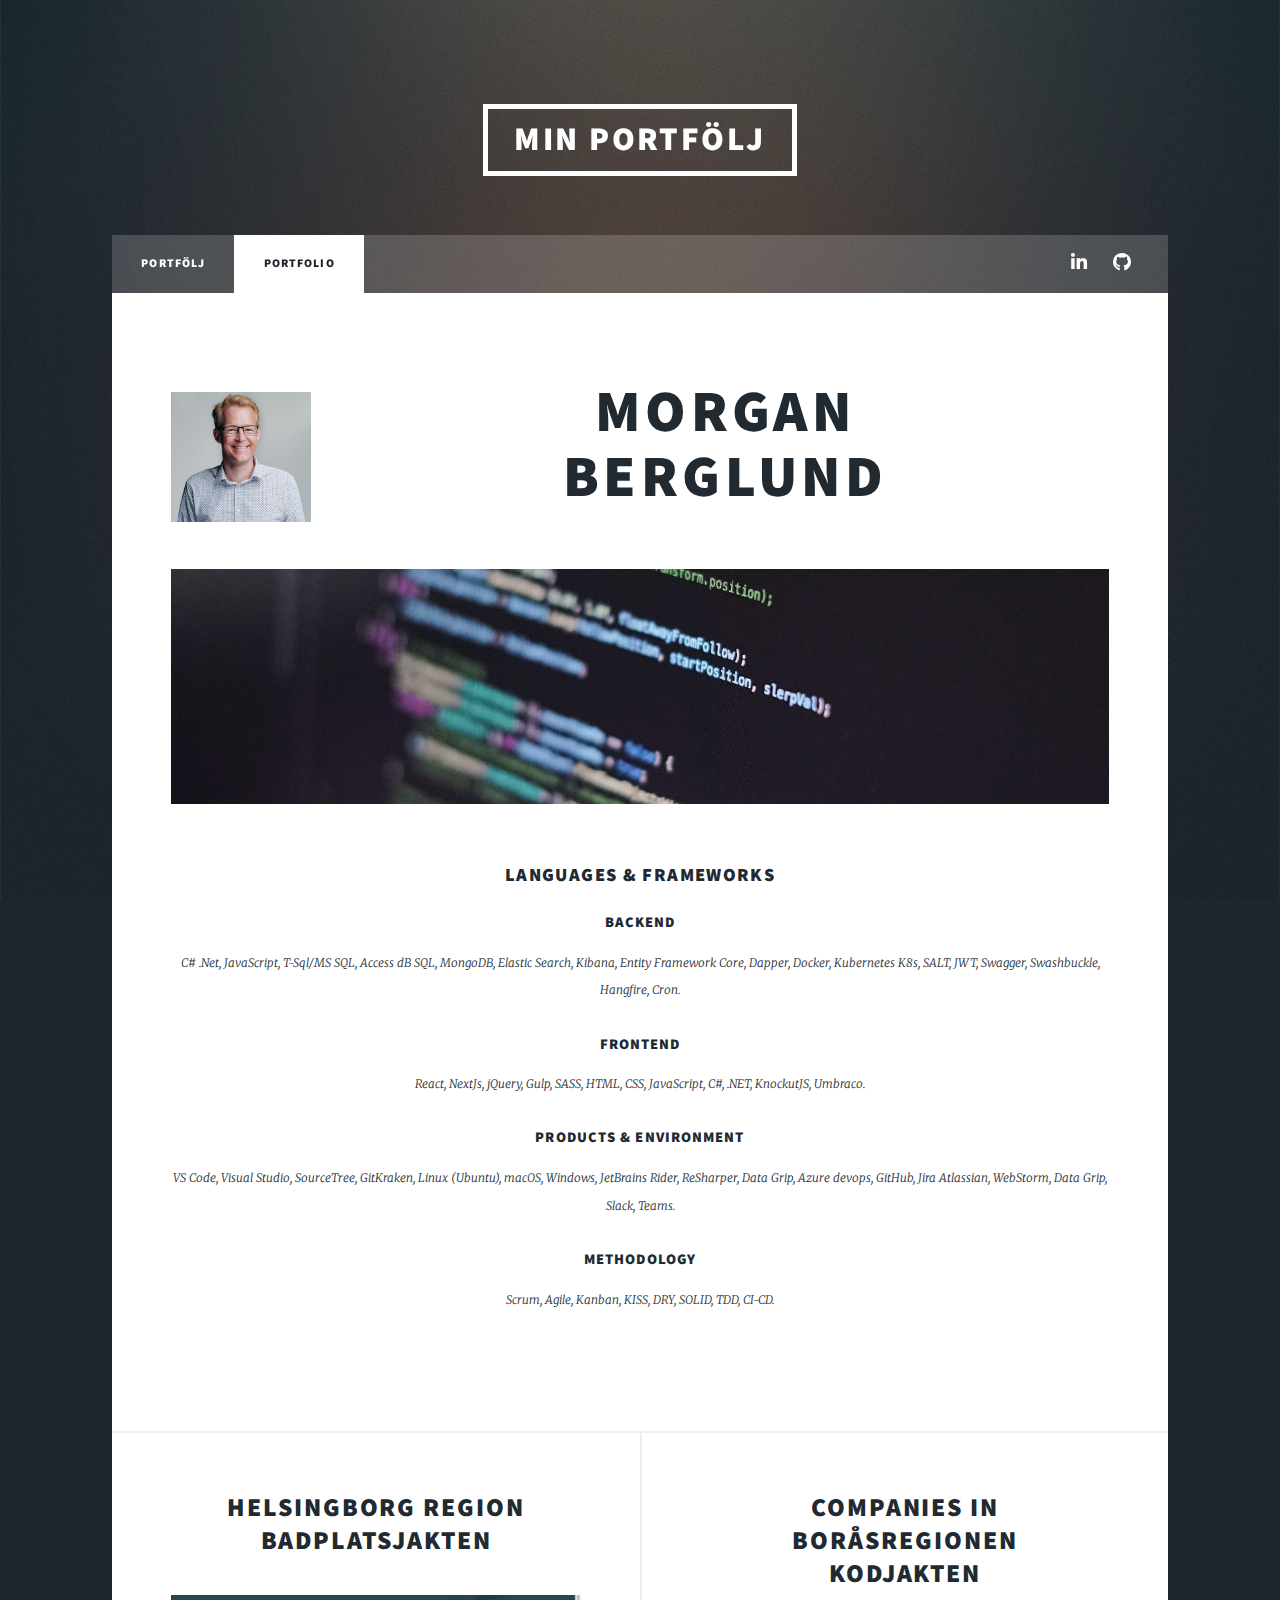
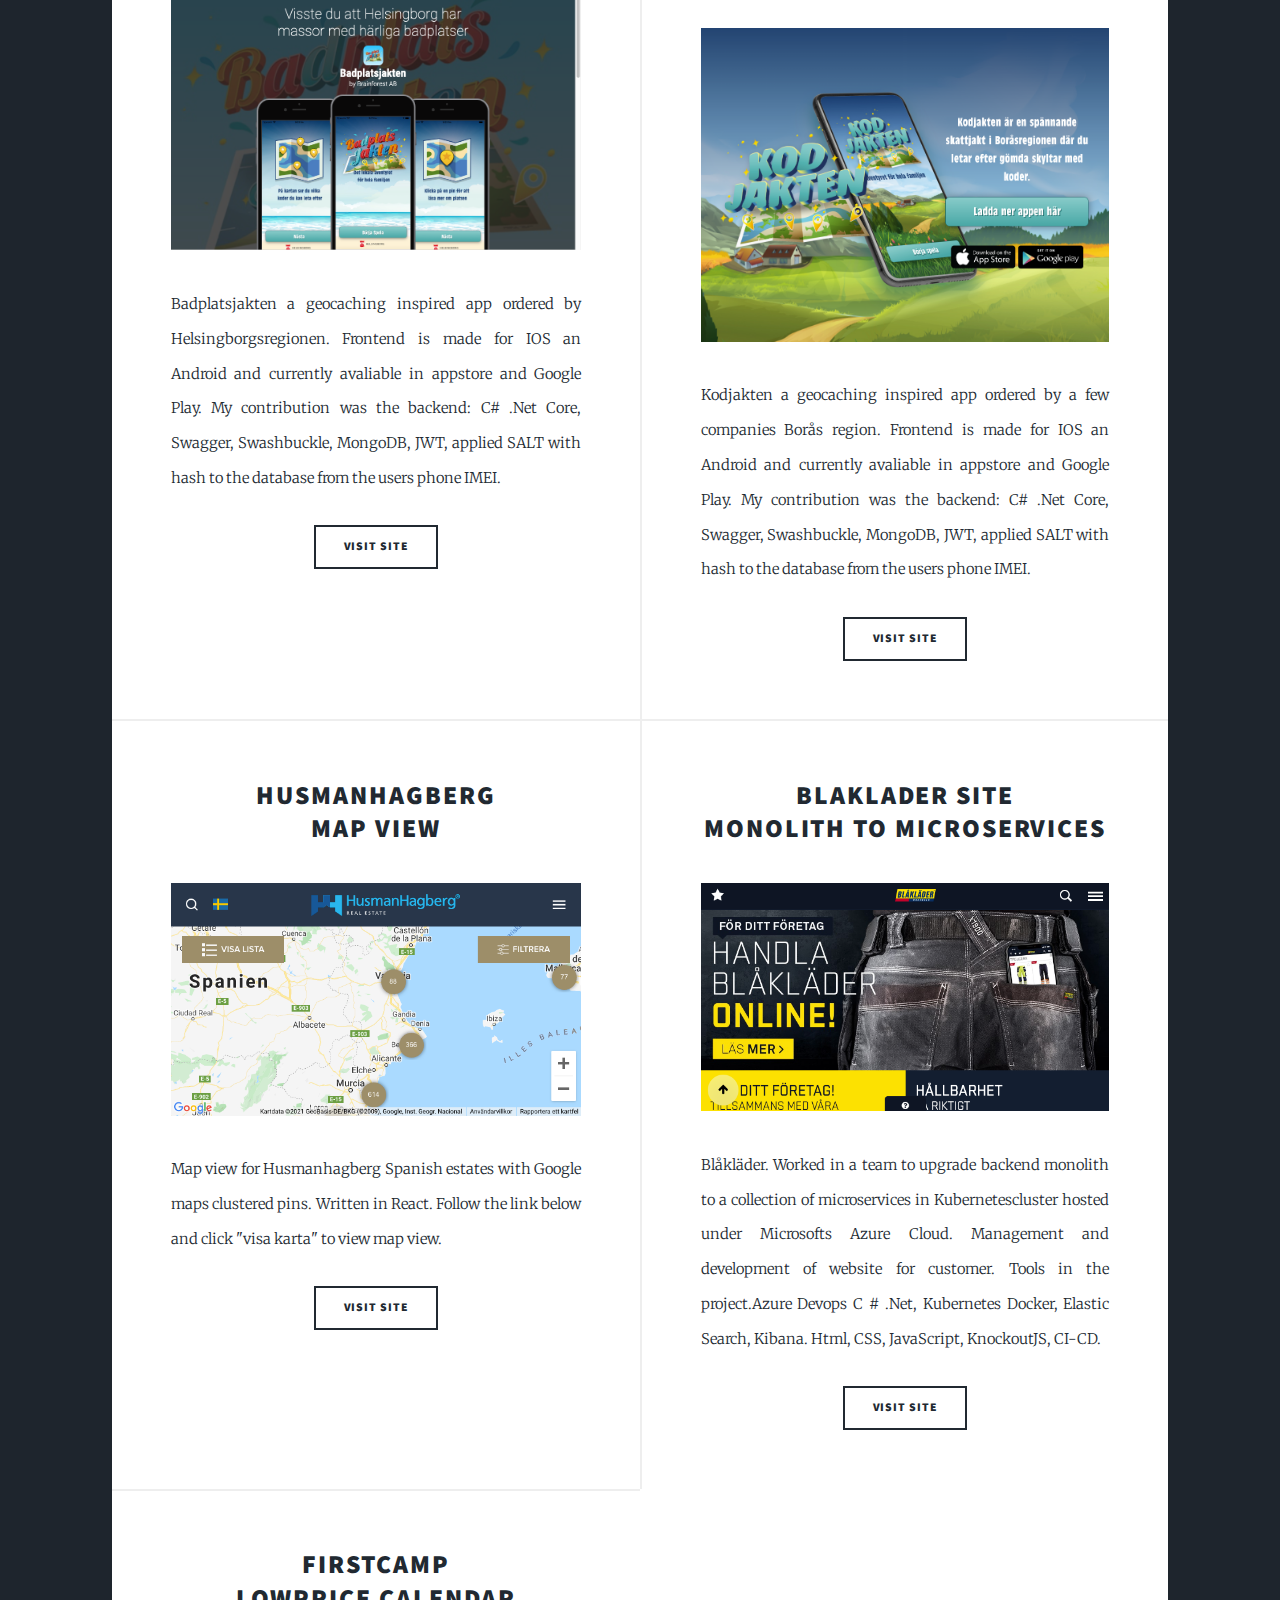
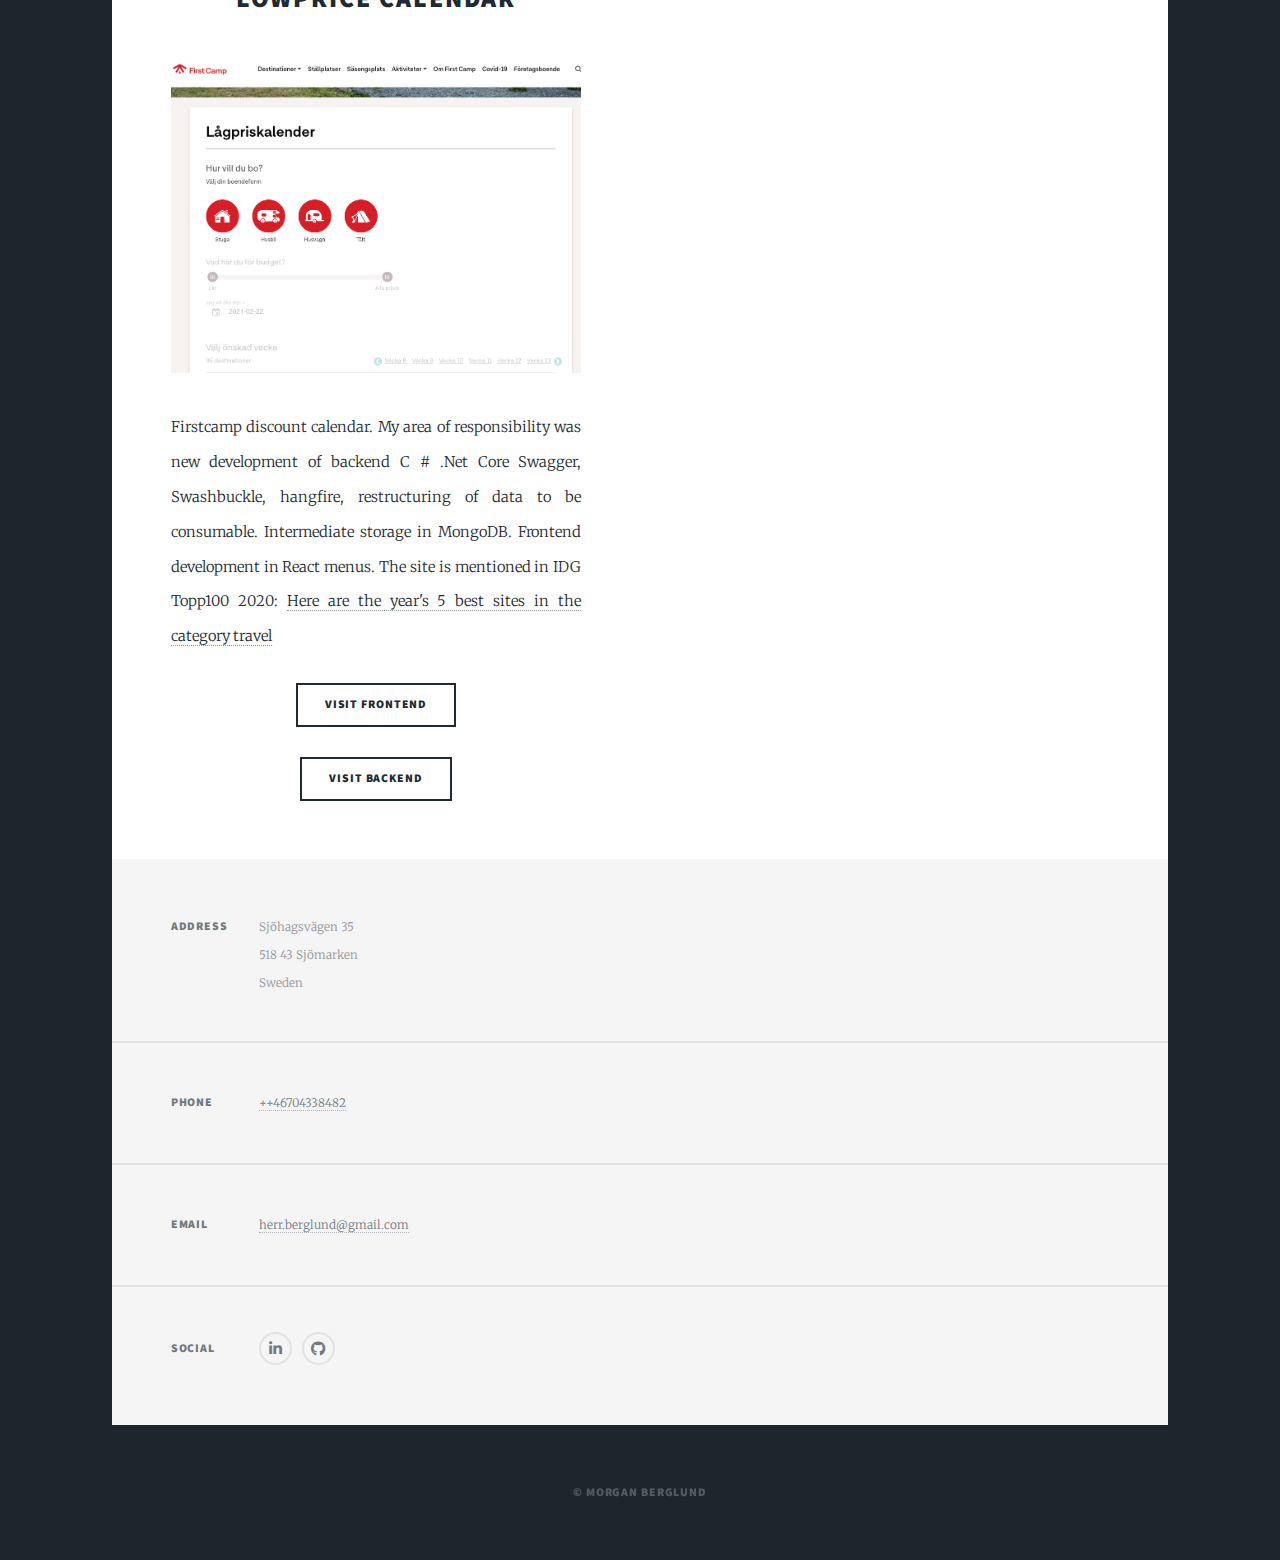
==== commit 77a9a82b: "minor image change" ====
--- a/generic.html
+++ b/generic.html
@@ -41,7 +41,7 @@
 			<article class="post featured">
 				<header class="major">
 					<a href="#" class="image left"><img src="images/brainforest-morgan-berglund@2x.jpg" alt="" /></a>
-					<h2><a href="#"><br/>Morgan <br/> Berglund</a></h2>
+					<h2><a href="#">Morgan <br/> Berglund</a></h2>
 					<a href="#" class="image main"><img src="images/code.jpeg" alt="" /></a>
 
 					 <h3>languages & Frameworks</h3>
--- a/assets/css/main.css
+++ b/assets/css/main.css
@@ -1,12 +1,10 @@
-@import url(fontawesome-all.min.css);
+@import url("fontawesome-all.min.css");
 @import url("https://fonts.googleapis.com/css?family=Merriweather:300,700,300italic,700italic|Source+Sans+Pro:900");
-
 /*
 	Massively by HTML5 UP
 	html5up.net | @ajlkn
 	Free for personal and commercial use under the CCA 3.0 license (html5up.net/license)
 */
-
 html, body, div, span, applet, object,
 iframe, h1, h2, h3, h4, h5, h6, p, blockquote,
 pre, a, abbr, acronym, address, big, cite,
@@ -18,4672 +16,4357 @@
 canvas, details, embed, figure, figcaption,
 footer, header, hgroup, menu, nav, output, ruby,
 section, summary, time, mark, audio, video {
-	margin: 0;
-	padding: 0;
-	border: 0;
-	font-size: 100%;
-	font: inherit;
-	vertical-align: baseline;}
+  margin: 0;
+  padding: 0;
+  border: 0;
+  font-size: 100%;
+  font: inherit;
+  vertical-align: baseline;
+}
 
 article, aside, details, figcaption, figure,
 footer, header, hgroup, menu, nav, section {
-	display: block;}
+  display: block;
+}
 
 body {
-	line-height: 1;
+  line-height: 1;
 }
 
 ol, ul {
-	list-style: none;
+  list-style: none;
 }
 
 blockquote, q {
-	quotes: none;
-}
-
-	blockquote:before, blockquote:after, q:before, q:after {
-		content: '';
-		content: none;
-	}
+  quotes: none;
+}
+
+blockquote:before, blockquote:after, q:before, q:after {
+  content: '';
+  content: none;
+}
 
 table {
-	border-collapse: collapse;
-	border-spacing: 0;
+  border-collapse: collapse;
+  border-spacing: 0;
 }
 
 body {
-	-webkit-text-size-adjust: none;
+  -webkit-text-size-adjust: none;
 }
 
 mark {
-	background-color: transparent;
-	color: inherit;
+  background-color: transparent;
+  color: inherit;
 }
 
 input::-moz-focus-inner {
-	border: 0;
-	padding: 0;
+  border: 0;
+  padding: 0;
 }
 
 input, select, textarea {
-	-moz-appearance: none;
-	-webkit-appearance: none;
-	-ms-appearance: none;
-	appearance: none;
+  -moz-appearance: none;
+  -webkit-appearance: none;
+  -ms-appearance: none;
+  appearance: none;
 }
 
 /* Basic */
-
-	@-ms-viewport {
-		width: device-width;
-	}
-
-	body {
-		-ms-overflow-style: scrollbar;
-	}
-
-	@media screen and (max-width: 480px) {
-
-		html, body {
-			min-width: 320px;
-		}
-
-	}
-
-	html {
-		box-sizing: border-box;
-	}
-
-	*, *:before, *:after {
-		box-sizing: inherit;
-	}
-
-	body {
-		background-color: #1e252d;
-	}
-
-		body.is-preload *, body.is-preload *:before, body.is-preload *:after {
-			-moz-animation: none !important;
-			-webkit-animation: none !important;
-			-ms-animation: none !important;
-			animation: none !important;
-			-moz-transition: none !important;
-			-webkit-transition: none !important;
-			-ms-transition: none !important;
-			transition: none !important;
-		}
+@-ms-viewport {
+  width: device-width;
+}
+
+body {
+  -ms-overflow-style: scrollbar;
+}
+
+@media screen and (max-width: 480px) {
+  html, body {
+    min-width: 320px;
+  }
+}
+
+html {
+  -webkit-box-sizing: border-box;
+          box-sizing: border-box;
+}
+
+*, *:before, *:after {
+  -webkit-box-sizing: inherit;
+          box-sizing: inherit;
+}
+
+body {
+  background-color: #1e252d;
+}
+
+body.is-preload *, body.is-preload *:before, body.is-preload *:after {
+  -webkit-animation: none !important;
+  animation: none !important;
+  -webkit-transition: none !important;
+  transition: none !important;
+}
 
 /* Type */
-
-	html {
-		font-size: 16pt;
-	}
-
-		@media screen and (max-width: 1680px) {
-
-			html {
-				font-size: 12pt;
-			}
-
-		}
-
-		@media screen and (max-width: 1280px) {
-
-			html {
-				font-size: 11pt;
-			}
-
-		}
-
-		@media screen and (max-width: 360px) {
-
-			html {
-				font-size: 10pt;
-			}
-
-		}
-
-	body {
-		color: #212931;
-	}
-
-	body, input, select, textarea {
-		font-family: "Merriweather", Georgia, serif;
-		font-weight: 300;
-		font-size: 1rem;
-		line-height: 2.375;
-	}
-
-	a {
-		-moz-transition: color 0.2s ease-in-out, background-color 0.2s ease-in-out, border-color 0.2s ease-in-out, box-shadow 0.2s ease-in-out;
-		-webkit-transition: color 0.2s ease-in-out, background-color 0.2s ease-in-out, border-color 0.2s ease-in-out, box-shadow 0.2s ease-in-out;
-		-ms-transition: color 0.2s ease-in-out, background-color 0.2s ease-in-out, border-color 0.2s ease-in-out, box-shadow 0.2s ease-in-out;
-		transition: color 0.2s ease-in-out, background-color 0.2s ease-in-out, border-color 0.2s ease-in-out, box-shadow 0.2s ease-in-out;
-		border-bottom: dotted 1px;
-		text-decoration: none;
-	}
-
-		a:hover {
-			border-bottom-color: transparent;
-		}
-
-	strong, b {
-		font-weight: 600;
-	}
-
-	em, i {
-		font-style: italic;
-	}
-
-	p {
-		text-align: justify;
-		margin: 0 0 2rem 0;
-	}
-
-	h1, h2, h3, h4, h5, h6 {
-		font-family: "Source Sans Pro", Helvetica, sans-serif;
-		font-weight: 900;
-		line-height: 1.5;
-		letter-spacing: 0.075em;
-		text-transform: uppercase;
-		margin: 0 0 1rem 0;
-	}
-
-		h1 a, h2 a, h3 a, h4 a, h5 a, h6 a {
-			border-bottom: 0;
-			color: inherit;
-			text-decoration: none;
-		}
-
-	h1 {
-		font-size: 4rem;
-		line-height: 1.1;
-		margin: 0 0 2rem 0;
-	}
-
-	h2 {
-		font-size: 1.75rem;
-		line-height: 1.3;
-		margin: 0 0 1.5rem 0;
-	}
-
-	h3 {
-		font-size: 1.25rem;
-		margin: 0 0 1.5rem 0;
-	}
-
-	h4 {
-		font-size: 1rem;
-	}
-
-	h5 {
-		font-size: 0.9rem;
-	}
-
-	h6 {
-		font-size: 0.8rem;
-	}
-
-	sub {
-		font-size: 0.8rem;
-		position: relative;
-		top: 0.5rem;
-	}
-
-	sup {
-		font-size: 0.8rem;
-		position: relative;
-		top: -0.5rem;
-	}
-
-	blockquote {
-		border-left: solid 4px;
-		font-style: italic;
-		margin: 0 0 2rem 0;
-		padding: 0.5rem 0 0.5rem 2rem;
-	}
-
-	code {
-		border: solid 2px;
-		font-family: "Courier New", monospace;
-		font-size: 0.9rem;
-		margin: 0 0.25rem;
-		padding: 0.25rem 0.65rem;
-	}
-
-	pre {
-		-webkit-overflow-scrolling: touch;
-		font-family: "Courier New", monospace;
-		font-size: 0.9rem;
-		margin: 0 0 2rem 0;
-	}
-
-		pre code {
-			display: block;
-			line-height: 1.75;
-			padding: 1rem 1.5rem;
-			overflow-x: auto;
-		}
-
-	hr {
-		border: 0;
-		border-bottom: solid 2px;
-		margin: 3rem 0;
-	}
-
-		hr.major {
-			margin: 5rem 0;
-		}
-
-	.align-left {
-		text-align: left;
-	}
-
-	.align-center {
-		text-align: center;
-	}
-
-	.align-right {
-		text-align: right;
-	}
-
-	input, select, textarea {
-		color: #212931;
-	}
-
-	a {
-		color: #212931;
-		border-bottom-color: rgba(33, 41, 49, 0.5);
-	}
-
-		a:hover {
-			border-bottom-color: transparent;
-			color: #18bfef !important;
-		}
-
-	strong, b {
-		color: #212931;
-	}
-
-	h1, h2, h3, h4, h5, h6 {
-		color: #212931;
-	}
-
-	blockquote {
-		border-left-color: #eeeeee;
-	}
-
-	code {
-		background: rgba(220, 220, 220, 0.25);
-		border-color: #eeeeee;
-	}
-
-	hr {
-		border-bottom-color: #eeeeee;
-	}
+html {
+  font-size: 16pt;
+}
+
+@media screen and (max-width: 1680px) {
+  html {
+    font-size: 12pt;
+  }
+}
+
+@media screen and (max-width: 1280px) {
+  html {
+    font-size: 11pt;
+  }
+}
+
+@media screen and (max-width: 360px) {
+  html {
+    font-size: 10pt;
+  }
+}
+
+body {
+  color: #212931;
+}
+
+body, input, select, textarea {
+  font-family: "Merriweather", Georgia, serif;
+  font-weight: 300;
+  font-size: 1rem;
+  line-height: 2.375;
+}
+
+a {
+  -webkit-transition: color 0.2s ease-in-out, background-color 0.2s ease-in-out, border-color 0.2s ease-in-out, box-shadow 0.2s ease-in-out;
+  -webkit-transition: color 0.2s ease-in-out, background-color 0.2s ease-in-out, border-color 0.2s ease-in-out, -webkit-box-shadow 0.2s ease-in-out;
+  transition: color 0.2s ease-in-out, background-color 0.2s ease-in-out, border-color 0.2s ease-in-out, -webkit-box-shadow 0.2s ease-in-out;
+  transition: color 0.2s ease-in-out, background-color 0.2s ease-in-out, border-color 0.2s ease-in-out, box-shadow 0.2s ease-in-out;
+  transition: color 0.2s ease-in-out, background-color 0.2s ease-in-out, border-color 0.2s ease-in-out, box-shadow 0.2s ease-in-out, -webkit-box-shadow 0.2s ease-in-out;
+  border-bottom: dotted 1px;
+  text-decoration: none;
+}
+
+a:hover {
+  border-bottom-color: transparent;
+}
+
+strong, b {
+  font-weight: 600;
+}
+
+em, i {
+  font-style: italic;
+}
+
+p {
+  text-align: justify;
+  margin: 0 0 2rem 0;
+}
+
+h1, h2, h3, h4, h5, h6 {
+  font-family: "Source Sans Pro", Helvetica, sans-serif;
+  font-weight: 900;
+  line-height: 1.5;
+  letter-spacing: 0.075em;
+  text-transform: uppercase;
+  margin: 0 0 1rem 0;
+}
+
+h1 a, h2 a, h3 a, h4 a, h5 a, h6 a {
+  border-bottom: 0;
+  color: inherit;
+  text-decoration: none;
+}
+
+h1 {
+  font-size: 4rem;
+  line-height: 1.1;
+  margin: 0 0 2rem 0;
+}
+
+h2 {
+  font-size: 1.75rem;
+  line-height: 1.3;
+  margin: 0 0 1.5rem 0;
+}
+
+h3 {
+  font-size: 1.25rem;
+  margin: 0 0 1.5rem 0;
+}
+
+h4 {
+  font-size: 1rem;
+}
+
+h5 {
+  font-size: 0.9rem;
+}
+
+h6 {
+  font-size: 0.8rem;
+}
+
+sub {
+  font-size: 0.8rem;
+  position: relative;
+  top: 0.5rem;
+}
+
+sup {
+  font-size: 0.8rem;
+  position: relative;
+  top: -0.5rem;
+}
+
+blockquote {
+  border-left: solid 4px;
+  font-style: italic;
+  margin: 0 0 2rem 0;
+  padding: 0.5rem 0 0.5rem 2rem;
+}
+
+code {
+  border: solid 2px;
+  font-family: "Courier New", monospace;
+  font-size: 0.9rem;
+  margin: 0 0.25rem;
+  padding: 0.25rem 0.65rem;
+}
+
+pre {
+  -webkit-overflow-scrolling: touch;
+  font-family: "Courier New", monospace;
+  font-size: 0.9rem;
+  margin: 0 0 2rem 0;
+}
+
+pre code {
+  display: block;
+  line-height: 1.75;
+  padding: 1rem 1.5rem;
+  overflow-x: auto;
+}
+
+hr {
+  border: 0;
+  border-bottom: solid 2px;
+  margin: 3rem 0;
+}
+
+hr.major {
+  margin: 5rem 0;
+}
+
+.align-left {
+  text-align: left;
+}
+
+.align-center {
+  text-align: center;
+}
+
+.align-right {
+  text-align: right;
+}
+
+input, select, textarea {
+  color: #212931;
+}
+
+a {
+  color: #212931;
+  border-bottom-color: rgba(33, 41, 49, 0.5);
+}
+
+a:hover {
+  border-bottom-color: transparent;
+  color: #18bfef !important;
+}
+
+strong, b {
+  color: #212931;
+}
+
+h1, h2, h3, h4, h5, h6 {
+  color: #212931;
+}
+
+blockquote {
+  border-left-color: #eeeeee;
+}
+
+code {
+  background: rgba(220, 220, 220, 0.25);
+  border-color: #eeeeee;
+}
+
+hr {
+  border-bottom-color: #eeeeee;
+}
 
 /* Row */
-
-	.row {
-		display: flex;
-		flex-wrap: wrap;
-		box-sizing: border-box;
-		align-items: stretch;
-	}
-
-		.row > * {
-			box-sizing: border-box;
-		}
-
-		.row.gtr-uniform > * > :last-child {
-			margin-bottom: 0;
-		}
-
-		.row.aln-left {
-			justify-content: flex-start;
-		}
-
-		.row.aln-center {
-			justify-content: center;
-		}
-
-		.row.aln-right {
-			justify-content: flex-end;
-		}
-
-		.row.aln-top {
-			align-items: flex-start;
-		}
-
-		.row.aln-middle {
-			align-items: center;
-		}
-
-		.row.aln-bottom {
-			align-items: flex-end;
-		}
-
-		.row > .imp {
-			order: -1;
-		}
-
-		.row > .col-1 {
-			width: 8.33333%;
-		}
-
-		.row > .off-1 {
-			margin-left: 8.33333%;
-		}
-
-		.row > .col-2 {
-			width: 16.66667%;
-		}
-
-		.row > .off-2 {
-			margin-left: 16.66667%;
-		}
-
-		.row > .col-3 {
-			width: 25%;
-		}
-
-		.row > .off-3 {
-			margin-left: 25%;
-		}
-
-		.row > .col-4 {
-			width: 33.33333%;
-		}
-
-		.row > .off-4 {
-			margin-left: 33.33333%;
-		}
-
-		.row > .col-5 {
-			width: 41.66667%;
-		}
-
-		.row > .off-5 {
-			margin-left: 41.66667%;
-		}
-
-		.row > .col-6 {
-			width: 50%;
-		}
-
-		.row > .off-6 {
-			margin-left: 50%;
-		}
-
-		.row > .col-7 {
-			width: 58.33333%;
-		}
-
-		.row > .off-7 {
-			margin-left: 58.33333%;
-		}
-
-		.row > .col-8 {
-			width: 66.66667%;
-		}
-
-		.row > .off-8 {
-			margin-left: 66.66667%;
-		}
-
-		.row > .col-9 {
-			width: 75%;
-		}
-
-		.row > .off-9 {
-			margin-left: 75%;
-		}
-
-		.row > .col-10 {
-			width: 83.33333%;
-		}
-
-		.row > .off-10 {
-			margin-left: 83.33333%;
-		}
-
-		.row > .col-11 {
-			width: 91.66667%;
-		}
-
-		.row > .off-11 {
-			margin-left: 91.66667%;
-		}
-
-		.row > .col-12 {
-			width: 100%;
-		}
-
-		.row > .off-12 {
-			margin-left: 100%;
-		}
-
-		.row.gtr-0 {
-			margin-top: 0;
-			margin-left: 0rem;
-		}
-
-			.row.gtr-0 > * {
-				padding: 0 0 0 0rem;
-			}
-
-			.row.gtr-0.gtr-uniform {
-				margin-top: 0rem;
-			}
-
-				.row.gtr-0.gtr-uniform > * {
-					padding-top: 0rem;
-				}
-
-		.row.gtr-25 {
-			margin-top: 0;
-			margin-left: -0.375rem;
-		}
-
-			.row.gtr-25 > * {
-				padding: 0 0 0 0.375rem;
-			}
-
-			.row.gtr-25.gtr-uniform {
-				margin-top: -0.375rem;
-			}
-
-				.row.gtr-25.gtr-uniform > * {
-					padding-top: 0.375rem;
-				}
-
-		.row.gtr-50 {
-			margin-top: 0;
-			margin-left: -0.75rem;
-		}
-
-			.row.gtr-50 > * {
-				padding: 0 0 0 0.75rem;
-			}
-
-			.row.gtr-50.gtr-uniform {
-				margin-top: -0.75rem;
-			}
-
-				.row.gtr-50.gtr-uniform > * {
-					padding-top: 0.75rem;
-				}
-
-		.row {
-			margin-top: 0;
-			margin-left: -1.5rem;
-		}
-
-			.row > * {
-				padding: 0 0 0 1.5rem;
-			}
-
-			.row.gtr-uniform {
-				margin-top: -1.5rem;
-			}
-
-				.row.gtr-uniform > * {
-					padding-top: 1.5rem;
-				}
-
-		.row.gtr-150 {
-			margin-top: 0;
-			margin-left: -2.25rem;
-		}
-
-			.row.gtr-150 > * {
-				padding: 0 0 0 2.25rem;
-			}
-
-			.row.gtr-150.gtr-uniform {
-				margin-top: -2.25rem;
-			}
-
-				.row.gtr-150.gtr-uniform > * {
-					padding-top: 2.25rem;
-				}
-
-		.row.gtr-200 {
-			margin-top: 0;
-			margin-left: -3rem;
-		}
-
-			.row.gtr-200 > * {
-				padding: 0 0 0 3rem;
-			}
-
-			.row.gtr-200.gtr-uniform {
-				margin-top: -3rem;
-			}
-
-				.row.gtr-200.gtr-uniform > * {
-					padding-top: 3rem;
-				}
-
-		@media screen and (max-width: 1680px) {
-
-			.row {
-				display: flex;
-				flex-wrap: wrap;
-				box-sizing: border-box;
-				align-items: stretch;
-			}
-
-				.row > * {
-					box-sizing: border-box;
-				}
-
-				.row.gtr-uniform > * > :last-child {
-					margin-bottom: 0;
-				}
-
-				.row.aln-left {
-					justify-content: flex-start;
-				}
-
-				.row.aln-center {
-					justify-content: center;
-				}
-
-				.row.aln-right {
-					justify-content: flex-end;
-				}
-
-				.row.aln-top {
-					align-items: flex-start;
-				}
-
-				.row.aln-middle {
-					align-items: center;
-				}
-
-				.row.aln-bottom {
-					align-items: flex-end;
-				}
-
-				.row > .imp-xlarge {
-					order: -1;
-				}
-
-				.row > .col-1-xlarge {
-					width: 8.33333%;
-				}
-
-				.row > .off-1-xlarge {
-					margin-left: 8.33333%;
-				}
-
-				.row > .col-2-xlarge {
-					width: 16.66667%;
-				}
-
-				.row > .off-2-xlarge {
-					margin-left: 16.66667%;
-				}
-
-				.row > .col-3-xlarge {
-					width: 25%;
-				}
-
-				.row > .off-3-xlarge {
-					margin-left: 25%;
-				}
-
-				.row > .col-4-xlarge {
-					width: 33.33333%;
-				}
-
-				.row > .off-4-xlarge {
-					margin-left: 33.33333%;
-				}
-
-				.row > .col-5-xlarge {
-					width: 41.66667%;
-				}
-
-				.row > .off-5-xlarge {
-					margin-left: 41.66667%;
-				}
-
-				.row > .col-6-xlarge {
-					width: 50%;
-				}
-
-				.row > .off-6-xlarge {
-					margin-left: 50%;
-				}
-
-				.row > .col-7-xlarge {
-					width: 58.33333%;
-				}
-
-				.row > .off-7-xlarge {
-					margin-left: 58.33333%;
-				}
-
-				.row > .col-8-xlarge {
-					width: 66.66667%;
-				}
-
-				.row > .off-8-xlarge {
-					margin-left: 66.66667%;
-				}
-
-				.row > .col-9-xlarge {
-					width: 75%;
-				}
-
-				.row > .off-9-xlarge {
-					margin-left: 75%;
-				}
-
-				.row > .col-10-xlarge {
-					width: 83.33333%;
-				}
-
-				.row > .off-10-xlarge {
-					margin-left: 83.33333%;
-				}
-
-				.row > .col-11-xlarge {
-					width: 91.66667%;
-				}
-
-				.row > .off-11-xlarge {
-					margin-left: 91.66667%;
-				}
-
-				.row > .col-12-xlarge {
-					width: 100%;
-				}
-
-				.row > .off-12-xlarge {
-					margin-left: 100%;
-				}
-
-				.row.gtr-0 {
-					margin-top: 0;
-					margin-left: 0rem;
-				}
-
-					.row.gtr-0 > * {
-						padding: 0 0 0 0rem;
-					}
-
-					.row.gtr-0.gtr-uniform {
-						margin-top: 0rem;
-					}
-
-						.row.gtr-0.gtr-uniform > * {
-							padding-top: 0rem;
-						}
-
-				.row.gtr-25 {
-					margin-top: 0;
-					margin-left: -0.375rem;
-				}
-
-					.row.gtr-25 > * {
-						padding: 0 0 0 0.375rem;
-					}
-
-					.row.gtr-25.gtr-uniform {
-						margin-top: -0.375rem;
-					}
-
-						.row.gtr-25.gtr-uniform > * {
-							padding-top: 0.375rem;
-						}
-
-				.row.gtr-50 {
-					margin-top: 0;
-					margin-left: -0.75rem;
-				}
-
-					.row.gtr-50 > * {
-						padding: 0 0 0 0.75rem;
-					}
-
-					.row.gtr-50.gtr-uniform {
-						margin-top: -0.75rem;
-					}
-
-						.row.gtr-50.gtr-uniform > * {
-							padding-top: 0.75rem;
-						}
-
-				.row {
-					margin-top: 0;
-					margin-left: -1.5rem;
-				}
-
-					.row > * {
-						padding: 0 0 0 1.5rem;
-					}
-
-					.row.gtr-uniform {
-						margin-top: -1.5rem;
-					}
-
-						.row.gtr-uniform > * {
-							padding-top: 1.5rem;
-						}
-
-				.row.gtr-150 {
-					margin-top: 0;
-					margin-left: -2.25rem;
-				}
-
-					.row.gtr-150 > * {
-						padding: 0 0 0 2.25rem;
-					}
-
-					.row.gtr-150.gtr-uniform {
-						margin-top: -2.25rem;
-					}
-
-						.row.gtr-150.gtr-uniform > * {
-							padding-top: 2.25rem;
-						}
-
-				.row.gtr-200 {
-					margin-top: 0;
-					margin-left: -3rem;
-				}
-
-					.row.gtr-200 > * {
-						padding: 0 0 0 3rem;
-					}
-
-					.row.gtr-200.gtr-uniform {
-						margin-top: -3rem;
-					}
-
-						.row.gtr-200.gtr-uniform > * {
-							padding-top: 3rem;
-						}
-
-		}
-
-		@media screen and (max-width: 1280px) {
-
-			.row {
-				display: flex;
-				flex-wrap: wrap;
-				box-sizing: border-box;
-				align-items: stretch;
-			}
-
-				.row > * {
-					box-sizing: border-box;
-				}
-
-				.row.gtr-uniform > * > :last-child {
-					margin-bottom: 0;
-				}
-
-				.row.aln-left {
-					justify-content: flex-start;
-				}
-
-				.row.aln-center {
-					justify-content: center;
-				}
-
-				.row.aln-right {
-					justify-content: flex-end;
-				}
-
-				.row.aln-top {
-					align-items: flex-start;
-				}
-
-				.row.aln-middle {
-					align-items: center;
-				}
-
-				.row.aln-bottom {
-					align-items: flex-end;
-				}
-
-				.row > .imp-large {
-					order: -1;
-				}
-
-				.row > .col-1-large {
-					width: 8.33333%;
-				}
-
-				.row > .off-1-large {
-					margin-left: 8.33333%;
-				}
-
-				.row > .col-2-large {
-					width: 16.66667%;
-				}
-
-				.row > .off-2-large {
-					margin-left: 16.66667%;
-				}
-
-				.row > .col-3-large {
-					width: 25%;
-				}
-
-				.row > .off-3-large {
-					margin-left: 25%;
-				}
-
-				.row > .col-4-large {
-					width: 33.33333%;
-				}
-
-				.row > .off-4-large {
-					margin-left: 33.33333%;
-				}
-
-				.row > .col-5-large {
-					width: 41.66667%;
-				}
-
-				.row > .off-5-large {
-					margin-left: 41.66667%;
-				}
-
-				.row > .col-6-large {
-					width: 50%;
-				}
-
-				.row > .off-6-large {
-					margin-left: 50%;
-				}
-
-				.row > .col-7-large {
-					width: 58.33333%;
-				}
-
-				.row > .off-7-large {
-					margin-left: 58.33333%;
-				}
-
-				.row > .col-8-large {
-					width: 66.66667%;
-				}
-
-				.row > .off-8-large {
-					margin-left: 66.66667%;
-				}
-
-				.row > .col-9-large {
-					width: 75%;
-				}
-
-				.row > .off-9-large {
-					margin-left: 75%;
-				}
-
-				.row > .col-10-large {
-					width: 83.33333%;
-				}
-
-				.row > .off-10-large {
-					margin-left: 83.33333%;
-				}
-
-				.row > .col-11-large {
-					width: 91.66667%;
-				}
-
-				.row > .off-11-large {
-					margin-left: 91.66667%;
-				}
-
-				.row > .col-12-large {
-					width: 100%;
-				}
-
-				.row > .off-12-large {
-					margin-left: 100%;
-				}
-
-				.row.gtr-0 {
-					margin-top: 0;
-					margin-left: 0rem;
-				}
-
-					.row.gtr-0 > * {
-						padding: 0 0 0 0rem;
-					}
-
-					.row.gtr-0.gtr-uniform {
-						margin-top: 0rem;
-					}
-
-						.row.gtr-0.gtr-uniform > * {
-							padding-top: 0rem;
-						}
-
-				.row.gtr-25 {
-					margin-top: 0;
-					margin-left: -0.375rem;
-				}
-
-					.row.gtr-25 > * {
-						padding: 0 0 0 0.375rem;
-					}
-
-					.row.gtr-25.gtr-uniform {
-						margin-top: -0.375rem;
-					}
-
-						.row.gtr-25.gtr-uniform > * {
-							padding-top: 0.375rem;
-						}
-
-				.row.gtr-50 {
-					margin-top: 0;
-					margin-left: -0.75rem;
-				}
-
-					.row.gtr-50 > * {
-						padding: 0 0 0 0.75rem;
-					}
-
-					.row.gtr-50.gtr-uniform {
-						margin-top: -0.75rem;
-					}
-
-						.row.gtr-50.gtr-uniform > * {
-							padding-top: 0.75rem;
-						}
-
-				.row {
-					margin-top: 0;
-					margin-left: -1.5rem;
-				}
-
-					.row > * {
-						padding: 0 0 0 1.5rem;
-					}
-
-					.row.gtr-uniform {
-						margin-top: -1.5rem;
-					}
-
-						.row.gtr-uniform > * {
-							padding-top: 1.5rem;
-						}
-
-				.row.gtr-150 {
-					margin-top: 0;
-					margin-left: -2.25rem;
-				}
-
-					.row.gtr-150 > * {
-						padding: 0 0 0 2.25rem;
-					}
-
-					.row.gtr-150.gtr-uniform {
-						margin-top: -2.25rem;
-					}
-
-						.row.gtr-150.gtr-uniform > * {
-							padding-top: 2.25rem;
-						}
-
-				.row.gtr-200 {
-					margin-top: 0;
-					margin-left: -3rem;
-				}
-
-					.row.gtr-200 > * {
-						padding: 0 0 0 3rem;
-					}
-
-					.row.gtr-200.gtr-uniform {
-						margin-top: -3rem;
-					}
-
-						.row.gtr-200.gtr-uniform > * {
-							padding-top: 3rem;
-						}
-
-		}
-
-		@media screen and (max-width: 980px) {
-
-			.row {
-				display: flex;
-				flex-wrap: wrap;
-				box-sizing: border-box;
-				align-items: stretch;
-			}
-
-				.row > * {
-					box-sizing: border-box;
-				}
-
-				.row.gtr-uniform > * > :last-child {
-					margin-bottom: 0;
-				}
-
-				.row.aln-left {
-					justify-content: flex-start;
-				}
-
-				.row.aln-center {
-					justify-content: center;
-				}
-
-				.row.aln-right {
-					justify-content: flex-end;
-				}
-
-				.row.aln-top {
-					align-items: flex-start;
-				}
-
-				.row.aln-middle {
-					align-items: center;
-				}
-
-				.row.aln-bottom {
-					align-items: flex-end;
-				}
-
-				.row > .imp-medium {
-					order: -1;
-				}
-
-				.row > .col-1-medium {
-					width: 8.33333%;
-				}
-
-				.row > .off-1-medium {
-					margin-left: 8.33333%;
-				}
-
-				.row > .col-2-medium {
-					width: 16.66667%;
-				}
-
-				.row > .off-2-medium {
-					margin-left: 16.66667%;
-				}
-
-				.row > .col-3-medium {
-					width: 25%;
-				}
-
-				.row > .off-3-medium {
-					margin-left: 25%;
-				}
-
-				.row > .col-4-medium {
-					width: 33.33333%;
-				}
-
-				.row > .off-4-medium {
-					margin-left: 33.33333%;
-				}
-
-				.row > .col-5-medium {
-					width: 41.66667%;
-				}
-
-				.row > .off-5-medium {
-					margin-left: 41.66667%;
-				}
-
-				.row > .col-6-medium {
-					width: 50%;
-				}
-
-				.row > .off-6-medium {
-					margin-left: 50%;
-				}
-
-				.row > .col-7-medium {
-					width: 58.33333%;
-				}
-
-				.row > .off-7-medium {
-					margin-left: 58.33333%;
-				}
-
-				.row > .col-8-medium {
-					width: 66.66667%;
-				}
-
-				.row > .off-8-medium {
-					margin-left: 66.66667%;
-				}
-
-				.row > .col-9-medium {
-					width: 75%;
-				}
-
-				.row > .off-9-medium {
-					margin-left: 75%;
-				}
-
-				.row > .col-10-medium {
-					width: 83.33333%;
-				}
-
-				.row > .off-10-medium {
-					margin-left: 83.33333%;
-				}
-
-				.row > .col-11-medium {
-					width: 91.66667%;
-				}
-
-				.row > .off-11-medium {
-					margin-left: 91.66667%;
-				}
-
-				.row > .col-12-medium {
-					width: 100%;
-				}
-
-				.row > .off-12-medium {
-					margin-left: 100%;
-				}
-
-				.row.gtr-0 {
-					margin-top: 0;
-					margin-left: 0rem;
-				}
-
-					.row.gtr-0 > * {
-						padding: 0 0 0 0rem;
-					}
-
-					.row.gtr-0.gtr-uniform {
-						margin-top: 0rem;
-					}
-
-						.row.gtr-0.gtr-uniform > * {
-							padding-top: 0rem;
-						}
-
-				.row.gtr-25 {
-					margin-top: 0;
-					margin-left: -0.375rem;
-				}
-
-					.row.gtr-25 > * {
-						padding: 0 0 0 0.375rem;
-					}
-
-					.row.gtr-25.gtr-uniform {
-						margin-top: -0.375rem;
-					}
-
-						.row.gtr-25.gtr-uniform > * {
-							padding-top: 0.375rem;
-						}
-
-				.row.gtr-50 {
-					margin-top: 0;
-					margin-left: -0.75rem;
-				}
-
-					.row.gtr-50 > * {
-						padding: 0 0 0 0.75rem;
-					}
-
-					.row.gtr-50.gtr-uniform {
-						margin-top: -0.75rem;
-					}
-
-						.row.gtr-50.gtr-uniform > * {
-							padding-top: 0.75rem;
-						}
-
-				.row {
-					margin-top: 0;
-					margin-left: -1.5rem;
-				}
-
-					.row > * {
-						padding: 0 0 0 1.5rem;
-					}
-
-					.row.gtr-uniform {
-						margin-top: -1.5rem;
-					}
-
-						.row.gtr-uniform > * {
-							padding-top: 1.5rem;
-						}
-
-				.row.gtr-150 {
-					margin-top: 0;
-					margin-left: -2.25rem;
-				}
-
-					.row.gtr-150 > * {
-						padding: 0 0 0 2.25rem;
-					}
-
-					.row.gtr-150.gtr-uniform {
-						margin-top: -2.25rem;
-					}
-
-						.row.gtr-150.gtr-uniform > * {
-							padding-top: 2.25rem;
-						}
-
-				.row.gtr-200 {
-					margin-top: 0;
-					margin-left: -3rem;
-				}
-
-					.row.gtr-200 > * {
-						padding: 0 0 0 3rem;
-					}
-
-					.row.gtr-200.gtr-uniform {
-						margin-top: -3rem;
-					}
-
-						.row.gtr-200.gtr-uniform > * {
-							padding-top: 3rem;
-						}
-
-		}
-
-		@media screen and (max-width: 736px) {
-
-			.row {
-				display: flex;
-				flex-wrap: wrap;
-				box-sizing: border-box;
-				align-items: stretch;
-			}
-
-				.row > * {
-					box-sizing: border-box;
-				}
-
-				.row.gtr-uniform > * > :last-child {
-					margin-bottom: 0;
-				}
-
-				.row.aln-left {
-					justify-content: flex-start;
-				}
-
-				.row.aln-center {
-					justify-content: center;
-				}
-
-				.row.aln-right {
-					justify-content: flex-end;
-				}
-
-				.row.aln-top {
-					align-items: flex-start;
-				}
-
-				.row.aln-middle {
-					align-items: center;
-				}
-
-				.row.aln-bottom {
-					align-items: flex-end;
-				}
-
-				.row > .imp-small {
-					order: -1;
-				}
-
-				.row > .col-1-small {
-					width: 8.33333%;
-				}
-
-				.row > .off-1-small {
-					margin-left: 8.33333%;
-				}
-
-				.row > .col-2-small {
-					width: 16.66667%;
-				}
-
-				.row > .off-2-small {
-					margin-left: 16.66667%;
-				}
-
-				.row > .col-3-small {
-					width: 25%;
-				}
-
-				.row > .off-3-small {
-					margin-left: 25%;
-				}
-
-				.row > .col-4-small {
-					width: 33.33333%;
-				}
-
-				.row > .off-4-small {
-					margin-left: 33.33333%;
-				}
-
-				.row > .col-5-small {
-					width: 41.66667%;
-				}
-
-				.row > .off-5-small {
-					margin-left: 41.66667%;
-				}
-
-				.row > .col-6-small {
-					width: 50%;
-				}
-
-				.row > .off-6-small {
-					margin-left: 50%;
-				}
-
-				.row > .col-7-small {
-					width: 58.33333%;
-				}
-
-				.row > .off-7-small {
-					margin-left: 58.33333%;
-				}
-
-				.row > .col-8-small {
-					width: 66.66667%;
-				}
-
-				.row > .off-8-small {
-					margin-left: 66.66667%;
-				}
-
-				.row > .col-9-small {
-					width: 75%;
-				}
-
-				.row > .off-9-small {
-					margin-left: 75%;
-				}
-
-				.row > .col-10-small {
-					width: 83.33333%;
-				}
-
-				.row > .off-10-small {
-					margin-left: 83.33333%;
-				}
-
-				.row > .col-11-small {
-					width: 91.66667%;
-				}
-
-				.row > .off-11-small {
-					margin-left: 91.66667%;
-				}
-
-				.row > .col-12-small {
-					width: 100%;
-				}
-
-				.row > .off-12-small {
-					margin-left: 100%;
-				}
-
-				.row.gtr-0 {
-					margin-top: 0;
-					margin-left: 0rem;
-				}
-
-					.row.gtr-0 > * {
-						padding: 0 0 0 0rem;
-					}
-
-					.row.gtr-0.gtr-uniform {
-						margin-top: 0rem;
-					}
-
-						.row.gtr-0.gtr-uniform > * {
-							padding-top: 0rem;
-						}
-
-				.row.gtr-25 {
-					margin-top: 0;
-					margin-left: -0.375rem;
-				}
-
-					.row.gtr-25 > * {
-						padding: 0 0 0 0.375rem;
-					}
-
-					.row.gtr-25.gtr-uniform {
-						margin-top: -0.375rem;
-					}
-
-						.row.gtr-25.gtr-uniform > * {
-							padding-top: 0.375rem;
-						}
-
-				.row.gtr-50 {
-					margin-top: 0;
-					margin-left: -0.75rem;
-				}
-
-					.row.gtr-50 > * {
-						padding: 0 0 0 0.75rem;
-					}
-
-					.row.gtr-50.gtr-uniform {
-						margin-top: -0.75rem;
-					}
-
-						.row.gtr-50.gtr-uniform > * {
-							padding-top: 0.75rem;
-						}
-
-				.row {
-					margin-top: 0;
-					margin-left: -1.5rem;
-				}
-
-					.row > * {
-						padding: 0 0 0 1.5rem;
-					}
-
-					.row.gtr-uniform {
-						margin-top: -1.5rem;
-					}
-
-						.row.gtr-uniform > * {
-							padding-top: 1.5rem;
-						}
-
-				.row.gtr-150 {
-					margin-top: 0;
-					margin-left: -2.25rem;
-				}
-
-					.row.gtr-150 > * {
-						padding: 0 0 0 2.25rem;
-					}
-
-					.row.gtr-150.gtr-uniform {
-						margin-top: -2.25rem;
-					}
-
-						.row.gtr-150.gtr-uniform > * {
-							padding-top: 2.25rem;
-						}
-
-				.row.gtr-200 {
-					margin-top: 0;
-					margin-left: -3rem;
-				}
-
-					.row.gtr-200 > * {
-						padding: 0 0 0 3rem;
-					}
-
-					.row.gtr-200.gtr-uniform {
-						margin-top: -3rem;
-					}
-
-						.row.gtr-200.gtr-uniform > * {
-							padding-top: 3rem;
-						}
-
-		}
-
-		@media screen and (max-width: 480px) {
-
-			.row {
-				display: flex;
-				flex-wrap: wrap;
-				box-sizing: border-box;
-				align-items: stretch;
-			}
-
-				.row > * {
-					box-sizing: border-box;
-				}
-
-				.row.gtr-uniform > * > :last-child {
-					margin-bottom: 0;
-				}
-
-				.row.aln-left {
-					justify-content: flex-start;
-				}
-
-				.row.aln-center {
-					justify-content: center;
-				}
-
-				.row.aln-right {
-					justify-content: flex-end;
-				}
-
-				.row.aln-top {
-					align-items: flex-start;
-				}
-
-				.row.aln-middle {
-					align-items: center;
-				}
-
-				.row.aln-bottom {
-					align-items: flex-end;
-				}
-
-				.row > .imp-xsmall {
-					order: -1;
-				}
-
-				.row > .col-1-xsmall {
-					width: 8.33333%;
-				}
-
-				.row > .off-1-xsmall {
-					margin-left: 8.33333%;
-				}
-
-				.row > .col-2-xsmall {
-					width: 16.66667%;
-				}
-
-				.row > .off-2-xsmall {
-					margin-left: 16.66667%;
-				}
-
-				.row > .col-3-xsmall {
-					width: 25%;
-				}
-
-				.row > .off-3-xsmall {
-					margin-left: 25%;
-				}
-
-				.row > .col-4-xsmall {
-					width: 33.33333%;
-				}
-
-				.row > .off-4-xsmall {
-					margin-left: 33.33333%;
-				}
-
-				.row > .col-5-xsmall {
-					width: 41.66667%;
-				}
-
-				.row > .off-5-xsmall {
-					margin-left: 41.66667%;
-				}
-
-				.row > .col-6-xsmall {
-					width: 50%;
-				}
-
-				.row > .off-6-xsmall {
-					margin-left: 50%;
-				}
-
-				.row > .col-7-xsmall {
-					width: 58.33333%;
-				}
-
-				.row > .off-7-xsmall {
-					margin-left: 58.33333%;
-				}
-
-				.row > .col-8-xsmall {
-					width: 66.66667%;
-				}
-
-				.row > .off-8-xsmall {
-					margin-left: 66.66667%;
-				}
-
-				.row > .col-9-xsmall {
-					width: 75%;
-				}
-
-				.row > .off-9-xsmall {
-					margin-left: 75%;
-				}
-
-				.row > .col-10-xsmall {
-					width: 83.33333%;
-				}
-
-				.row > .off-10-xsmall {
-					margin-left: 83.33333%;
-				}
-
-				.row > .col-11-xsmall {
-					width: 91.66667%;
-				}
-
-				.row > .off-11-xsmall {
-					margin-left: 91.66667%;
-				}
-
-				.row > .col-12-xsmall {
-					width: 100%;
-				}
-
-				.row > .off-12-xsmall {
-					margin-left: 100%;
-				}
-
-				.row.gtr-0 {
-					margin-top: 0;
-					margin-left: 0rem;
-				}
-
-					.row.gtr-0 > * {
-						padding: 0 0 0 0rem;
-					}
-
-					.row.gtr-0.gtr-uniform {
-						margin-top: 0rem;
-					}
-
-						.row.gtr-0.gtr-uniform > * {
-							padding-top: 0rem;
-						}
-
-				.row.gtr-25 {
-					margin-top: 0;
-					margin-left: -0.375rem;
-				}
-
-					.row.gtr-25 > * {
-						padding: 0 0 0 0.375rem;
-					}
-
-					.row.gtr-25.gtr-uniform {
-						margin-top: -0.375rem;
-					}
-
-						.row.gtr-25.gtr-uniform > * {
-							padding-top: 0.375rem;
-						}
-
-				.row.gtr-50 {
-					margin-top: 0;
-					margin-left: -0.75rem;
-				}
-
-					.row.gtr-50 > * {
-						padding: 0 0 0 0.75rem;
-					}
-
-					.row.gtr-50.gtr-uniform {
-						margin-top: -0.75rem;
-					}
-
-						.row.gtr-50.gtr-uniform > * {
-							padding-top: 0.75rem;
-						}
-
-				.row {
-					margin-top: 0;
-					margin-left: -1.5rem;
-				}
-
-					.row > * {
-						padding: 0 0 0 1.5rem;
-					}
-
-					.row.gtr-uniform {
-						margin-top: -1.5rem;
-					}
-
-						.row.gtr-uniform > * {
-							padding-top: 1.5rem;
-						}
-
-				.row.gtr-150 {
-					margin-top: 0;
-					margin-left: -2.25rem;
-				}
-
-					.row.gtr-150 > * {
-						padding: 0 0 0 2.25rem;
-					}
-
-					.row.gtr-150.gtr-uniform {
-						margin-top: -2.25rem;
-					}
-
-						.row.gtr-150.gtr-uniform > * {
-							padding-top: 2.25rem;
-						}
-
-				.row.gtr-200 {
-					margin-top: 0;
-					margin-left: -3rem;
-				}
-
-					.row.gtr-200 > * {
-						padding: 0 0 0 3rem;
-					}
-
-					.row.gtr-200.gtr-uniform {
-						margin-top: -3rem;
-					}
-
-						.row.gtr-200.gtr-uniform > * {
-							padding-top: 3rem;
-						}
-
-		}
-
-		@media screen and (max-width: 360px) {
-
-			.row {
-				display: flex;
-				flex-wrap: wrap;
-				box-sizing: border-box;
-				align-items: stretch;
-			}
-
-				.row > * {
-					box-sizing: border-box;
-				}
-
-				.row.gtr-uniform > * > :last-child {
-					margin-bottom: 0;
-				}
-
-				.row.aln-left {
-					justify-content: flex-start;
-				}
-
-				.row.aln-center {
-					justify-content: center;
-				}
-
-				.row.aln-right {
-					justify-content: flex-end;
-				}
-
-				.row.aln-top {
-					align-items: flex-start;
-				}
-
-				.row.aln-middle {
-					align-items: center;
-				}
-
-				.row.aln-bottom {
-					align-items: flex-end;
-				}
-
-				.row > .imp-xxsmall {
-					order: -1;
-				}
-
-				.row > .col-1-xxsmall {
-					width: 8.33333%;
-				}
-
-				.row > .off-1-xxsmall {
-					margin-left: 8.33333%;
-				}
-
-				.row > .col-2-xxsmall {
-					width: 16.66667%;
-				}
-
-				.row > .off-2-xxsmall {
-					margin-left: 16.66667%;
-				}
-
-				.row > .col-3-xxsmall {
-					width: 25%;
-				}
-
-				.row > .off-3-xxsmall {
-					margin-left: 25%;
-				}
-
-				.row > .col-4-xxsmall {
-					width: 33.33333%;
-				}
-
-				.row > .off-4-xxsmall {
-					margin-left: 33.33333%;
-				}
-
-				.row > .col-5-xxsmall {
-					width: 41.66667%;
-				}
-
-				.row > .off-5-xxsmall {
-					margin-left: 41.66667%;
-				}
-
-				.row > .col-6-xxsmall {
-					width: 50%;
-				}
-
-				.row > .off-6-xxsmall {
-					margin-left: 50%;
-				}
-
-				.row > .col-7-xxsmall {
-					width: 58.33333%;
-				}
-
-				.row > .off-7-xxsmall {
-					margin-left: 58.33333%;
-				}
-
-				.row > .col-8-xxsmall {
-					width: 66.66667%;
-				}
-
-				.row > .off-8-xxsmall {
-					margin-left: 66.66667%;
-				}
-
-				.row > .col-9-xxsmall {
-					width: 75%;
-				}
-
-				.row > .off-9-xxsmall {
-					margin-left: 75%;
-				}
-
-				.row > .col-10-xxsmall {
-					width: 83.33333%;
-				}
-
-				.row > .off-10-xxsmall {
-					margin-left: 83.33333%;
-				}
-
-				.row > .col-11-xxsmall {
-					width: 91.66667%;
-				}
-
-				.row > .off-11-xxsmall {
-					margin-left: 91.66667%;
-				}
-
-				.row > .col-12-xxsmall {
-					width: 100%;
-				}
-
-				.row > .off-12-xxsmall {
-					margin-left: 100%;
-				}
-
-				.row.gtr-0 {
-					margin-top: 0;
-					margin-left: 0rem;
-				}
-
-					.row.gtr-0 > * {
-						padding: 0 0 0 0rem;
-					}
-
-					.row.gtr-0.gtr-uniform {
-						margin-top: 0rem;
-					}
-
-						.row.gtr-0.gtr-uniform > * {
-							padding-top: 0rem;
-						}
-
-				.row.gtr-25 {
-					margin-top: 0;
-					margin-left: -0.375rem;
-				}
-
-					.row.gtr-25 > * {
-						padding: 0 0 0 0.375rem;
-					}
-
-					.row.gtr-25.gtr-uniform {
-						margin-top: -0.375rem;
-					}
-
-						.row.gtr-25.gtr-uniform > * {
-							padding-top: 0.375rem;
-						}
-
-				.row.gtr-50 {
-					margin-top: 0;
-					margin-left: -0.75rem;
-				}
-
-					.row.gtr-50 > * {
-						padding: 0 0 0 0.75rem;
-					}
-
-					.row.gtr-50.gtr-uniform {
-						margin-top: -0.75rem;
-					}
-
-						.row.gtr-50.gtr-uniform > * {
-							padding-top: 0.75rem;
-						}
-
-				.row {
-					margin-top: 0;
-					margin-left: -1.5rem;
-				}
-
-					.row > * {
-						padding: 0 0 0 1.5rem;
-					}
-
-					.row.gtr-uniform {
-						margin-top: -1.5rem;
-					}
-
-						.row.gtr-uniform > * {
-							padding-top: 1.5rem;
-						}
-
-				.row.gtr-150 {
-					margin-top: 0;
-					margin-left: -2.25rem;
-				}
-
-					.row.gtr-150 > * {
-						padding: 0 0 0 2.25rem;
-					}
-
-					.row.gtr-150.gtr-uniform {
-						margin-top: -2.25rem;
-					}
-
-						.row.gtr-150.gtr-uniform > * {
-							padding-top: 2.25rem;
-						}
-
-				.row.gtr-200 {
-					margin-top: 0;
-					margin-left: -3rem;
-				}
-
-					.row.gtr-200 > * {
-						padding: 0 0 0 3rem;
-					}
-
-					.row.gtr-200.gtr-uniform {
-						margin-top: -3rem;
-					}
-
-						.row.gtr-200.gtr-uniform > * {
-							padding-top: 3rem;
-						}
-
-		}
+.row {
+  display: -webkit-box;
+  display: -ms-flexbox;
+  display: flex;
+  -ms-flex-wrap: wrap;
+      flex-wrap: wrap;
+  -webkit-box-sizing: border-box;
+          box-sizing: border-box;
+  -webkit-box-align: stretch;
+      -ms-flex-align: stretch;
+          align-items: stretch;
+}
+
+.row > * {
+  -webkit-box-sizing: border-box;
+          box-sizing: border-box;
+}
+
+.row.gtr-uniform > * > :last-child {
+  margin-bottom: 0;
+}
+
+.row.aln-left {
+  -webkit-box-pack: start;
+      -ms-flex-pack: start;
+          justify-content: flex-start;
+}
+
+.row.aln-center {
+  -webkit-box-pack: center;
+      -ms-flex-pack: center;
+          justify-content: center;
+}
+
+.row.aln-right {
+  -webkit-box-pack: end;
+      -ms-flex-pack: end;
+          justify-content: flex-end;
+}
+
+.row.aln-top {
+  -webkit-box-align: start;
+      -ms-flex-align: start;
+          align-items: flex-start;
+}
+
+.row.aln-middle {
+  -webkit-box-align: center;
+      -ms-flex-align: center;
+          align-items: center;
+}
+
+.row.aln-bottom {
+  -webkit-box-align: end;
+      -ms-flex-align: end;
+          align-items: flex-end;
+}
+
+.row > .imp {
+  -webkit-box-ordinal-group: 0;
+      -ms-flex-order: -1;
+          order: -1;
+}
+
+.row > .col-1 {
+  width: 8.33333%;
+}
+
+.row > .off-1 {
+  margin-left: 8.33333%;
+}
+
+.row > .col-2 {
+  width: 16.66667%;
+}
+
+.row > .off-2 {
+  margin-left: 16.66667%;
+}
+
+.row > .col-3 {
+  width: 25%;
+}
+
+.row > .off-3 {
+  margin-left: 25%;
+}
+
+.row > .col-4 {
+  width: 33.33333%;
+}
+
+.row > .off-4 {
+  margin-left: 33.33333%;
+}
+
+.row > .col-5 {
+  width: 41.66667%;
+}
+
+.row > .off-5 {
+  margin-left: 41.66667%;
+}
+
+.row > .col-6 {
+  width: 50%;
+}
+
+.row > .off-6 {
+  margin-left: 50%;
+}
+
+.row > .col-7 {
+  width: 58.33333%;
+}
+
+.row > .off-7 {
+  margin-left: 58.33333%;
+}
+
+.row > .col-8 {
+  width: 66.66667%;
+}
+
+.row > .off-8 {
+  margin-left: 66.66667%;
+}
+
+.row > .col-9 {
+  width: 75%;
+}
+
+.row > .off-9 {
+  margin-left: 75%;
+}
+
+.row > .col-10 {
+  width: 83.33333%;
+}
+
+.row > .off-10 {
+  margin-left: 83.33333%;
+}
+
+.row > .col-11 {
+  width: 91.66667%;
+}
+
+.row > .off-11 {
+  margin-left: 91.66667%;
+}
+
+.row > .col-12 {
+  width: 100%;
+}
+
+.row > .off-12 {
+  margin-left: 100%;
+}
+
+.row.gtr-0 {
+  margin-top: 0;
+  margin-left: 0rem;
+}
+
+.row.gtr-0 > * {
+  padding: 0 0 0 0rem;
+}
+
+.row.gtr-0.gtr-uniform {
+  margin-top: 0rem;
+}
+
+.row.gtr-0.gtr-uniform > * {
+  padding-top: 0rem;
+}
+
+.row.gtr-25 {
+  margin-top: 0;
+  margin-left: -0.375rem;
+}
+
+.row.gtr-25 > * {
+  padding: 0 0 0 0.375rem;
+}
+
+.row.gtr-25.gtr-uniform {
+  margin-top: -0.375rem;
+}
+
+.row.gtr-25.gtr-uniform > * {
+  padding-top: 0.375rem;
+}
+
+.row.gtr-50 {
+  margin-top: 0;
+  margin-left: -0.75rem;
+}
+
+.row.gtr-50 > * {
+  padding: 0 0 0 0.75rem;
+}
+
+.row.gtr-50.gtr-uniform {
+  margin-top: -0.75rem;
+}
+
+.row.gtr-50.gtr-uniform > * {
+  padding-top: 0.75rem;
+}
+
+.row {
+  margin-top: 0;
+  margin-left: -1.5rem;
+}
+
+.row > * {
+  padding: 0 0 0 1.5rem;
+}
+
+.row.gtr-uniform {
+  margin-top: -1.5rem;
+}
+
+.row.gtr-uniform > * {
+  padding-top: 1.5rem;
+}
+
+.row.gtr-150 {
+  margin-top: 0;
+  margin-left: -2.25rem;
+}
+
+.row.gtr-150 > * {
+  padding: 0 0 0 2.25rem;
+}
+
+.row.gtr-150.gtr-uniform {
+  margin-top: -2.25rem;
+}
+
+.row.gtr-150.gtr-uniform > * {
+  padding-top: 2.25rem;
+}
+
+.row.gtr-200 {
+  margin-top: 0;
+  margin-left: -3rem;
+}
+
+.row.gtr-200 > * {
+  padding: 0 0 0 3rem;
+}
+
+.row.gtr-200.gtr-uniform {
+  margin-top: -3rem;
+}
+
+.row.gtr-200.gtr-uniform > * {
+  padding-top: 3rem;
+}
+
+@media screen and (max-width: 1680px) {
+  .row {
+    display: -webkit-box;
+    display: -ms-flexbox;
+    display: flex;
+    -ms-flex-wrap: wrap;
+        flex-wrap: wrap;
+    -webkit-box-sizing: border-box;
+            box-sizing: border-box;
+    -webkit-box-align: stretch;
+        -ms-flex-align: stretch;
+            align-items: stretch;
+  }
+  .row > * {
+    -webkit-box-sizing: border-box;
+            box-sizing: border-box;
+  }
+  .row.gtr-uniform > * > :last-child {
+    margin-bottom: 0;
+  }
+  .row.aln-left {
+    -webkit-box-pack: start;
+        -ms-flex-pack: start;
+            justify-content: flex-start;
+  }
+  .row.aln-center {
+    -webkit-box-pack: center;
+        -ms-flex-pack: center;
+            justify-content: center;
+  }
+  .row.aln-right {
+    -webkit-box-pack: end;
+        -ms-flex-pack: end;
+            justify-content: flex-end;
+  }
+  .row.aln-top {
+    -webkit-box-align: start;
+        -ms-flex-align: start;
+            align-items: flex-start;
+  }
+  .row.aln-middle {
+    -webkit-box-align: center;
+        -ms-flex-align: center;
+            align-items: center;
+  }
+  .row.aln-bottom {
+    -webkit-box-align: end;
+        -ms-flex-align: end;
+            align-items: flex-end;
+  }
+  .row > .imp-xlarge {
+    -webkit-box-ordinal-group: 0;
+        -ms-flex-order: -1;
+            order: -1;
+  }
+  .row > .col-1-xlarge {
+    width: 8.33333%;
+  }
+  .row > .off-1-xlarge {
+    margin-left: 8.33333%;
+  }
+  .row > .col-2-xlarge {
+    width: 16.66667%;
+  }
+  .row > .off-2-xlarge {
+    margin-left: 16.66667%;
+  }
+  .row > .col-3-xlarge {
+    width: 25%;
+  }
+  .row > .off-3-xlarge {
+    margin-left: 25%;
+  }
+  .row > .col-4-xlarge {
+    width: 33.33333%;
+  }
+  .row > .off-4-xlarge {
+    margin-left: 33.33333%;
+  }
+  .row > .col-5-xlarge {
+    width: 41.66667%;
+  }
+  .row > .off-5-xlarge {
+    margin-left: 41.66667%;
+  }
+  .row > .col-6-xlarge {
+    width: 50%;
+  }
+  .row > .off-6-xlarge {
+    margin-left: 50%;
+  }
+  .row > .col-7-xlarge {
+    width: 58.33333%;
+  }
+  .row > .off-7-xlarge {
+    margin-left: 58.33333%;
+  }
+  .row > .col-8-xlarge {
+    width: 66.66667%;
+  }
+  .row > .off-8-xlarge {
+    margin-left: 66.66667%;
+  }
+  .row > .col-9-xlarge {
+    width: 75%;
+  }
+  .row > .off-9-xlarge {
+    margin-left: 75%;
+  }
+  .row > .col-10-xlarge {
+    width: 83.33333%;
+  }
+  .row > .off-10-xlarge {
+    margin-left: 83.33333%;
+  }
+  .row > .col-11-xlarge {
+    width: 91.66667%;
+  }
+  .row > .off-11-xlarge {
+    margin-left: 91.66667%;
+  }
+  .row > .col-12-xlarge {
+    width: 100%;
+  }
+  .row > .off-12-xlarge {
+    margin-left: 100%;
+  }
+  .row.gtr-0 {
+    margin-top: 0;
+    margin-left: 0rem;
+  }
+  .row.gtr-0 > * {
+    padding: 0 0 0 0rem;
+  }
+  .row.gtr-0.gtr-uniform {
+    margin-top: 0rem;
+  }
+  .row.gtr-0.gtr-uniform > * {
+    padding-top: 0rem;
+  }
+  .row.gtr-25 {
+    margin-top: 0;
+    margin-left: -0.375rem;
+  }
+  .row.gtr-25 > * {
+    padding: 0 0 0 0.375rem;
+  }
+  .row.gtr-25.gtr-uniform {
+    margin-top: -0.375rem;
+  }
+  .row.gtr-25.gtr-uniform > * {
+    padding-top: 0.375rem;
+  }
+  .row.gtr-50 {
+    margin-top: 0;
+    margin-left: -0.75rem;
+  }
+  .row.gtr-50 > * {
+    padding: 0 0 0 0.75rem;
+  }
+  .row.gtr-50.gtr-uniform {
+    margin-top: -0.75rem;
+  }
+  .row.gtr-50.gtr-uniform > * {
+    padding-top: 0.75rem;
+  }
+  .row {
+    margin-top: 0;
+    margin-left: -1.5rem;
+  }
+  .row > * {
+    padding: 0 0 0 1.5rem;
+  }
+  .row.gtr-uniform {
+    margin-top: -1.5rem;
+  }
+  .row.gtr-uniform > * {
+    padding-top: 1.5rem;
+  }
+  .row.gtr-150 {
+    margin-top: 0;
+    margin-left: -2.25rem;
+  }
+  .row.gtr-150 > * {
+    padding: 0 0 0 2.25rem;
+  }
+  .row.gtr-150.gtr-uniform {
+    margin-top: -2.25rem;
+  }
+  .row.gtr-150.gtr-uniform > * {
+    padding-top: 2.25rem;
+  }
+  .row.gtr-200 {
+    margin-top: 0;
+    margin-left: -3rem;
+  }
+  .row.gtr-200 > * {
+    padding: 0 0 0 3rem;
+  }
+  .row.gtr-200.gtr-uniform {
+    margin-top: -3rem;
+  }
+  .row.gtr-200.gtr-uniform > * {
+    padding-top: 3rem;
+  }
+}
+
+@media screen and (max-width: 1280px) {
+  .row {
+    display: -webkit-box;
+    display: -ms-flexbox;
+    display: flex;
+    -ms-flex-wrap: wrap;
+        flex-wrap: wrap;
+    -webkit-box-sizing: border-box;
+            box-sizing: border-box;
+    -webkit-box-align: stretch;
+        -ms-flex-align: stretch;
+            align-items: stretch;
+  }
+  .row > * {
+    -webkit-box-sizing: border-box;
+            box-sizing: border-box;
+  }
+  .row.gtr-uniform > * > :last-child {
+    margin-bottom: 0;
+  }
+  .row.aln-left {
+    -webkit-box-pack: start;
+        -ms-flex-pack: start;
+            justify-content: flex-start;
+  }
+  .row.aln-center {
+    -webkit-box-pack: center;
+        -ms-flex-pack: center;
+            justify-content: center;
+  }
+  .row.aln-right {
+    -webkit-box-pack: end;
+        -ms-flex-pack: end;
+            justify-content: flex-end;
+  }
+  .row.aln-top {
+    -webkit-box-align: start;
+        -ms-flex-align: start;
+            align-items: flex-start;
+  }
+  .row.aln-middle {
+    -webkit-box-align: center;
+        -ms-flex-align: center;
+            align-items: center;
+  }
+  .row.aln-bottom {
+    -webkit-box-align: end;
+        -ms-flex-align: end;
+            align-items: flex-end;
+  }
+  .row > .imp-large {
+    -webkit-box-ordinal-group: 0;
+        -ms-flex-order: -1;
+            order: -1;
+  }
+  .row > .col-1-large {
+    width: 8.33333%;
+  }
+  .row > .off-1-large {
+    margin-left: 8.33333%;
+  }
+  .row > .col-2-large {
+    width: 16.66667%;
+  }
+  .row > .off-2-large {
+    margin-left: 16.66667%;
+  }
+  .row > .col-3-large {
+    width: 25%;
+  }
+  .row > .off-3-large {
+    margin-left: 25%;
+  }
+  .row > .col-4-large {
+    width: 33.33333%;
+  }
+  .row > .off-4-large {
+    margin-left: 33.33333%;
+  }
+  .row > .col-5-large {
+    width: 41.66667%;
+  }
+  .row > .off-5-large {
+    margin-left: 41.66667%;
+  }
+  .row > .col-6-large {
+    width: 50%;
+  }
+  .row > .off-6-large {
+    margin-left: 50%;
+  }
+  .row > .col-7-large {
+    width: 58.33333%;
+  }
+  .row > .off-7-large {
+    margin-left: 58.33333%;
+  }
+  .row > .col-8-large {
+    width: 66.66667%;
+  }
+  .row > .off-8-large {
+    margin-left: 66.66667%;
+  }
+  .row > .col-9-large {
+    width: 75%;
+  }
+  .row > .off-9-large {
+    margin-left: 75%;
+  }
+  .row > .col-10-large {
+    width: 83.33333%;
+  }
+  .row > .off-10-large {
+    margin-left: 83.33333%;
+  }
+  .row > .col-11-large {
+    width: 91.66667%;
+  }
+  .row > .off-11-large {
+    margin-left: 91.66667%;
+  }
+  .row > .col-12-large {
+    width: 100%;
+  }
+  .row > .off-12-large {
+    margin-left: 100%;
+  }
+  .row.gtr-0 {
+    margin-top: 0;
+    margin-left: 0rem;
+  }
+  .row.gtr-0 > * {
+    padding: 0 0 0 0rem;
+  }
+  .row.gtr-0.gtr-uniform {
+    margin-top: 0rem;
+  }
+  .row.gtr-0.gtr-uniform > * {
+    padding-top: 0rem;
+  }
+  .row.gtr-25 {
+    margin-top: 0;
+    margin-left: -0.375rem;
+  }
+  .row.gtr-25 > * {
+    padding: 0 0 0 0.375rem;
+  }
+  .row.gtr-25.gtr-uniform {
+    margin-top: -0.375rem;
+  }
+  .row.gtr-25.gtr-uniform > * {
+    padding-top: 0.375rem;
+  }
+  .row.gtr-50 {
+    margin-top: 0;
+    margin-left: -0.75rem;
+  }
+  .row.gtr-50 > * {
+    padding: 0 0 0 0.75rem;
+  }
+  .row.gtr-50.gtr-uniform {
+    margin-top: -0.75rem;
+  }
+  .row.gtr-50.gtr-uniform > * {
+    padding-top: 0.75rem;
+  }
+  .row {
+    margin-top: 0;
+    margin-left: -1.5rem;
+  }
+  .row > * {
+    padding: 0 0 0 1.5rem;
+  }
+  .row.gtr-uniform {
+    margin-top: -1.5rem;
+  }
+  .row.gtr-uniform > * {
+    padding-top: 1.5rem;
+  }
+  .row.gtr-150 {
+    margin-top: 0;
+    margin-left: -2.25rem;
+  }
+  .row.gtr-150 > * {
+    padding: 0 0 0 2.25rem;
+  }
+  .row.gtr-150.gtr-uniform {
+    margin-top: -2.25rem;
+  }
+  .row.gtr-150.gtr-uniform > * {
+    padding-top: 2.25rem;
+  }
+  .row.gtr-200 {
+    margin-top: 0;
+    margin-left: -3rem;
+  }
+  .row.gtr-200 > * {
+    padding: 0 0 0 3rem;
+  }
+  .row.gtr-200.gtr-uniform {
+    margin-top: -3rem;
+  }
+  .row.gtr-200.gtr-uniform > * {
+    padding-top: 3rem;
+  }
+}
+
+@media screen and (max-width: 980px) {
+  .row {
+    display: -webkit-box;
+    display: -ms-flexbox;
+    display: flex;
+    -ms-flex-wrap: wrap;
+        flex-wrap: wrap;
+    -webkit-box-sizing: border-box;
+            box-sizing: border-box;
+    -webkit-box-align: stretch;
+        -ms-flex-align: stretch;
+            align-items: stretch;
+  }
+  .row > * {
+    -webkit-box-sizing: border-box;
+            box-sizing: border-box;
+  }
+  .row.gtr-uniform > * > :last-child {
+    margin-bottom: 0;
+  }
+  .row.aln-left {
+    -webkit-box-pack: start;
+        -ms-flex-pack: start;
+            justify-content: flex-start;
+  }
+  .row.aln-center {
+    -webkit-box-pack: center;
+        -ms-flex-pack: center;
+            justify-content: center;
+  }
+  .row.aln-right {
+    -webkit-box-pack: end;
+        -ms-flex-pack: end;
+            justify-content: flex-end;
+  }
+  .row.aln-top {
+    -webkit-box-align: start;
+        -ms-flex-align: start;
+            align-items: flex-start;
+  }
+  .row.aln-middle {
+    -webkit-box-align: center;
+        -ms-flex-align: center;
+            align-items: center;
+  }
+  .row.aln-bottom {
+    -webkit-box-align: end;
+        -ms-flex-align: end;
+            align-items: flex-end;
+  }
+  .row > .imp-medium {
+    -webkit-box-ordinal-group: 0;
+        -ms-flex-order: -1;
+            order: -1;
+  }
+  .row > .col-1-medium {
+    width: 8.33333%;
+  }
+  .row > .off-1-medium {
+    margin-left: 8.33333%;
+  }
+  .row > .col-2-medium {
+    width: 16.66667%;
+  }
+  .row > .off-2-medium {
+    margin-left: 16.66667%;
+  }
+  .row > .col-3-medium {
+    width: 25%;
+  }
+  .row > .off-3-medium {
+    margin-left: 25%;
+  }
+  .row > .col-4-medium {
+    width: 33.33333%;
+  }
+  .row > .off-4-medium {
+    margin-left: 33.33333%;
+  }
+  .row > .col-5-medium {
+    width: 41.66667%;
+  }
+  .row > .off-5-medium {
+    margin-left: 41.66667%;
+  }
+  .row > .col-6-medium {
+    width: 50%;
+  }
+  .row > .off-6-medium {
+    margin-left: 50%;
+  }
+  .row > .col-7-medium {
+    width: 58.33333%;
+  }
+  .row > .off-7-medium {
+    margin-left: 58.33333%;
+  }
+  .row > .col-8-medium {
+    width: 66.66667%;
+  }
+  .row > .off-8-medium {
+    margin-left: 66.66667%;
+  }
+  .row > .col-9-medium {
+    width: 75%;
+  }
+  .row > .off-9-medium {
+    margin-left: 75%;
+  }
+  .row > .col-10-medium {
+    width: 83.33333%;
+  }
+  .row > .off-10-medium {
+    margin-left: 83.33333%;
+  }
+  .row > .col-11-medium {
+    width: 91.66667%;
+  }
+  .row > .off-11-medium {
+    margin-left: 91.66667%;
+  }
+  .row > .col-12-medium {
+    width: 100%;
+  }
+  .row > .off-12-medium {
+    margin-left: 100%;
+  }
+  .row.gtr-0 {
+    margin-top: 0;
+    margin-left: 0rem;
+  }
+  .row.gtr-0 > * {
+    padding: 0 0 0 0rem;
+  }
+  .row.gtr-0.gtr-uniform {
+    margin-top: 0rem;
+  }
+  .row.gtr-0.gtr-uniform > * {
+    padding-top: 0rem;
+  }
+  .row.gtr-25 {
+    margin-top: 0;
+    margin-left: -0.375rem;
+  }
+  .row.gtr-25 > * {
+    padding: 0 0 0 0.375rem;
+  }
+  .row.gtr-25.gtr-uniform {
+    margin-top: -0.375rem;
+  }
+  .row.gtr-25.gtr-uniform > * {
+    padding-top: 0.375rem;
+  }
+  .row.gtr-50 {
+    margin-top: 0;
+    margin-left: -0.75rem;
+  }
+  .row.gtr-50 > * {
+    padding: 0 0 0 0.75rem;
+  }
+  .row.gtr-50.gtr-uniform {
+    margin-top: -0.75rem;
+  }
+  .row.gtr-50.gtr-uniform > * {
+    padding-top: 0.75rem;
+  }
+  .row {
+    margin-top: 0;
+    margin-left: -1.5rem;
+  }
+  .row > * {
+    padding: 0 0 0 1.5rem;
+  }
+  .row.gtr-uniform {
+    margin-top: -1.5rem;
+  }
+  .row.gtr-uniform > * {
+    padding-top: 1.5rem;
+  }
+  .row.gtr-150 {
+    margin-top: 0;
+    margin-left: -2.25rem;
+  }
+  .row.gtr-150 > * {
+    padding: 0 0 0 2.25rem;
+  }
+  .row.gtr-150.gtr-uniform {
+    margin-top: -2.25rem;
+  }
+  .row.gtr-150.gtr-uniform > * {
+    padding-top: 2.25rem;
+  }
+  .row.gtr-200 {
+    margin-top: 0;
+    margin-left: -3rem;
+  }
+  .row.gtr-200 > * {
+    padding: 0 0 0 3rem;
+  }
+  .row.gtr-200.gtr-uniform {
+    margin-top: -3rem;
+  }
+  .row.gtr-200.gtr-uniform > * {
+    padding-top: 3rem;
+  }
+}
+
+@media screen and (max-width: 736px) {
+  .row {
+    display: -webkit-box;
+    display: -ms-flexbox;
+    display: flex;
+    -ms-flex-wrap: wrap;
+        flex-wrap: wrap;
+    -webkit-box-sizing: border-box;
+            box-sizing: border-box;
+    -webkit-box-align: stretch;
+        -ms-flex-align: stretch;
+            align-items: stretch;
+  }
+  .row > * {
+    -webkit-box-sizing: border-box;
+            box-sizing: border-box;
+  }
+  .row.gtr-uniform > * > :last-child {
+    margin-bottom: 0;
+  }
+  .row.aln-left {
+    -webkit-box-pack: start;
+        -ms-flex-pack: start;
+            justify-content: flex-start;
+  }
+  .row.aln-center {
+    -webkit-box-pack: center;
+        -ms-flex-pack: center;
+            justify-content: center;
+  }
+  .row.aln-right {
+    -webkit-box-pack: end;
+        -ms-flex-pack: end;
+            justify-content: flex-end;
+  }
+  .row.aln-top {
+    -webkit-box-align: start;
+        -ms-flex-align: start;
+            align-items: flex-start;
+  }
+  .row.aln-middle {
+    -webkit-box-align: center;
+        -ms-flex-align: center;
+            align-items: center;
+  }
+  .row.aln-bottom {
+    -webkit-box-align: end;
+        -ms-flex-align: end;
+            align-items: flex-end;
+  }
+  .row > .imp-small {
+    -webkit-box-ordinal-group: 0;
+        -ms-flex-order: -1;
+            order: -1;
+  }
+  .row > .col-1-small {
+    width: 8.33333%;
+  }
+  .row > .off-1-small {
+    margin-left: 8.33333%;
+  }
+  .row > .col-2-small {
+    width: 16.66667%;
+  }
+  .row > .off-2-small {
+    margin-left: 16.66667%;
+  }
+  .row > .col-3-small {
+    width: 25%;
+  }
+  .row > .off-3-small {
+    margin-left: 25%;
+  }
+  .row > .col-4-small {
+    width: 33.33333%;
+  }
+  .row > .off-4-small {
+    margin-left: 33.33333%;
+  }
+  .row > .col-5-small {
+    width: 41.66667%;
+  }
+  .row > .off-5-small {
+    margin-left: 41.66667%;
+  }
+  .row > .col-6-small {
+    width: 50%;
+  }
+  .row > .off-6-small {
+    margin-left: 50%;
+  }
+  .row > .col-7-small {
+    width: 58.33333%;
+  }
+  .row > .off-7-small {
+    margin-left: 58.33333%;
+  }
+  .row > .col-8-small {
+    width: 66.66667%;
+  }
+  .row > .off-8-small {
+    margin-left: 66.66667%;
+  }
+  .row > .col-9-small {
+    width: 75%;
+  }
+  .row > .off-9-small {
+    margin-left: 75%;
+  }
+  .row > .col-10-small {
+    width: 83.33333%;
+  }
+  .row > .off-10-small {
+    margin-left: 83.33333%;
+  }
+  .row > .col-11-small {
+    width: 91.66667%;
+  }
+  .row > .off-11-small {
+    margin-left: 91.66667%;
+  }
+  .row > .col-12-small {
+    width: 100%;
+  }
+  .row > .off-12-small {
+    margin-left: 100%;
+  }
+  .row.gtr-0 {
+    margin-top: 0;
+    margin-left: 0rem;
+  }
+  .row.gtr-0 > * {
+    padding: 0 0 0 0rem;
+  }
+  .row.gtr-0.gtr-uniform {
+    margin-top: 0rem;
+  }
+  .row.gtr-0.gtr-uniform > * {
+    padding-top: 0rem;
+  }
+  .row.gtr-25 {
+    margin-top: 0;
+    margin-left: -0.375rem;
+  }
+  .row.gtr-25 > * {
+    padding: 0 0 0 0.375rem;
+  }
+  .row.gtr-25.gtr-uniform {
+    margin-top: -0.375rem;
+  }
+  .row.gtr-25.gtr-uniform > * {
+    padding-top: 0.375rem;
+  }
+  .row.gtr-50 {
+    margin-top: 0;
+    margin-left: -0.75rem;
+  }
+  .row.gtr-50 > * {
+    padding: 0 0 0 0.75rem;
+  }
+  .row.gtr-50.gtr-uniform {
+    margin-top: -0.75rem;
+  }
+  .row.gtr-50.gtr-uniform > * {
+    padding-top: 0.75rem;
+  }
+  .row {
+    margin-top: 0;
+    margin-left: -1.5rem;
+  }
+  .row > * {
+    padding: 0 0 0 1.5rem;
+  }
+  .row.gtr-uniform {
+    margin-top: -1.5rem;
+  }
+  .row.gtr-uniform > * {
+    padding-top: 1.5rem;
+  }
+  .row.gtr-150 {
+    margin-top: 0;
+    margin-left: -2.25rem;
+  }
+  .row.gtr-150 > * {
+    padding: 0 0 0 2.25rem;
+  }
+  .row.gtr-150.gtr-uniform {
+    margin-top: -2.25rem;
+  }
+  .row.gtr-150.gtr-uniform > * {
+    padding-top: 2.25rem;
+  }
+  .row.gtr-200 {
+    margin-top: 0;
+    margin-left: -3rem;
+  }
+  .row.gtr-200 > * {
+    padding: 0 0 0 3rem;
+  }
+  .row.gtr-200.gtr-uniform {
+    margin-top: -3rem;
+  }
+  .row.gtr-200.gtr-uniform > * {
+    padding-top: 3rem;
+  }
+}
+
+@media screen and (max-width: 480px) {
+  .row {
+    display: -webkit-box;
+    display: -ms-flexbox;
+    display: flex;
+    -ms-flex-wrap: wrap;
+        flex-wrap: wrap;
+    -webkit-box-sizing: border-box;
+            box-sizing: border-box;
+    -webkit-box-align: stretch;
+        -ms-flex-align: stretch;
+            align-items: stretch;
+  }
+  .row > * {
+    -webkit-box-sizing: border-box;
+            box-sizing: border-box;
+  }
+  .row.gtr-uniform > * > :last-child {
+    margin-bottom: 0;
+  }
+  .row.aln-left {
+    -webkit-box-pack: start;
+        -ms-flex-pack: start;
+            justify-content: flex-start;
+  }
+  .row.aln-center {
+    -webkit-box-pack: center;
+        -ms-flex-pack: center;
+            justify-content: center;
+  }
+  .row.aln-right {
+    -webkit-box-pack: end;
+        -ms-flex-pack: end;
+            justify-content: flex-end;
+  }
+  .row.aln-top {
+    -webkit-box-align: start;
+        -ms-flex-align: start;
+            align-items: flex-start;
+  }
+  .row.aln-middle {
+    -webkit-box-align: center;
+        -ms-flex-align: center;
+            align-items: center;
+  }
+  .row.aln-bottom {
+    -webkit-box-align: end;
+        -ms-flex-align: end;
+            align-items: flex-end;
+  }
+  .row > .imp-xsmall {
+    -webkit-box-ordinal-group: 0;
+        -ms-flex-order: -1;
+            order: -1;
+  }
+  .row > .col-1-xsmall {
+    width: 8.33333%;
+  }
+  .row > .off-1-xsmall {
+    margin-left: 8.33333%;
+  }
+  .row > .col-2-xsmall {
+    width: 16.66667%;
+  }
+  .row > .off-2-xsmall {
+    margin-left: 16.66667%;
+  }
+  .row > .col-3-xsmall {
+    width: 25%;
+  }
+  .row > .off-3-xsmall {
+    margin-left: 25%;
+  }
+  .row > .col-4-xsmall {
+    width: 33.33333%;
+  }
+  .row > .off-4-xsmall {
+    margin-left: 33.33333%;
+  }
+  .row > .col-5-xsmall {
+    width: 41.66667%;
+  }
+  .row > .off-5-xsmall {
+    margin-left: 41.66667%;
+  }
+  .row > .col-6-xsmall {
+    width: 50%;
+  }
+  .row > .off-6-xsmall {
+    margin-left: 50%;
+  }
+  .row > .col-7-xsmall {
+    width: 58.33333%;
+  }
+  .row > .off-7-xsmall {
+    margin-left: 58.33333%;
+  }
+  .row > .col-8-xsmall {
+    width: 66.66667%;
+  }
+  .row > .off-8-xsmall {
+    margin-left: 66.66667%;
+  }
+  .row > .col-9-xsmall {
+    width: 75%;
+  }
+  .row > .off-9-xsmall {
+    margin-left: 75%;
+  }
+  .row > .col-10-xsmall {
+    width: 83.33333%;
+  }
+  .row > .off-10-xsmall {
+    margin-left: 83.33333%;
+  }
+  .row > .col-11-xsmall {
+    width: 91.66667%;
+  }
+  .row > .off-11-xsmall {
+    margin-left: 91.66667%;
+  }
+  .row > .col-12-xsmall {
+    width: 100%;
+  }
+  .row > .off-12-xsmall {
+    margin-left: 100%;
+  }
+  .row.gtr-0 {
+    margin-top: 0;
+    margin-left: 0rem;
+  }
+  .row.gtr-0 > * {
+    padding: 0 0 0 0rem;
+  }
+  .row.gtr-0.gtr-uniform {
+    margin-top: 0rem;
+  }
+  .row.gtr-0.gtr-uniform > * {
+    padding-top: 0rem;
+  }
+  .row.gtr-25 {
+    margin-top: 0;
+    margin-left: -0.375rem;
+  }
+  .row.gtr-25 > * {
+    padding: 0 0 0 0.375rem;
+  }
+  .row.gtr-25.gtr-uniform {
+    margin-top: -0.375rem;
+  }
+  .row.gtr-25.gtr-uniform > * {
+    padding-top: 0.375rem;
+  }
+  .row.gtr-50 {
+    margin-top: 0;
+    margin-left: -0.75rem;
+  }
+  .row.gtr-50 > * {
+    padding: 0 0 0 0.75rem;
+  }
+  .row.gtr-50.gtr-uniform {
+    margin-top: -0.75rem;
+  }
+  .row.gtr-50.gtr-uniform > * {
+    padding-top: 0.75rem;
+  }
+  .row {
+    margin-top: 0;
+    margin-left: -1.5rem;
+  }
+  .row > * {
+    padding: 0 0 0 1.5rem;
+  }
+  .row.gtr-uniform {
+    margin-top: -1.5rem;
+  }
+  .row.gtr-uniform > * {
+    padding-top: 1.5rem;
+  }
+  .row.gtr-150 {
+    margin-top: 0;
+    margin-left: -2.25rem;
+  }
+  .row.gtr-150 > * {
+    padding: 0 0 0 2.25rem;
+  }
+  .row.gtr-150.gtr-uniform {
+    margin-top: -2.25rem;
+  }
+  .row.gtr-150.gtr-uniform > * {
+    padding-top: 2.25rem;
+  }
+  .row.gtr-200 {
+    margin-top: 0;
+    margin-left: -3rem;
+  }
+  .row.gtr-200 > * {
+    padding: 0 0 0 3rem;
+  }
+  .row.gtr-200.gtr-uniform {
+    margin-top: -3rem;
+  }
+  .row.gtr-200.gtr-uniform > * {
+    padding-top: 3rem;
+  }
+}
+
+@media screen and (max-width: 360px) {
+  .row {
+    display: -webkit-box;
+    display: -ms-flexbox;
+    display: flex;
+    -ms-flex-wrap: wrap;
+        flex-wrap: wrap;
+    -webkit-box-sizing: border-box;
+            box-sizing: border-box;
+    -webkit-box-align: stretch;
+        -ms-flex-align: stretch;
+            align-items: stretch;
+  }
+  .row > * {
+    -webkit-box-sizing: border-box;
+            box-sizing: border-box;
+  }
+  .row.gtr-uniform > * > :last-child {
+    margin-bottom: 0;
+  }
+  .row.aln-left {
+    -webkit-box-pack: start;
+        -ms-flex-pack: start;
+            justify-content: flex-start;
+  }
+  .row.aln-center {
+    -webkit-box-pack: center;
+        -ms-flex-pack: center;
+            justify-content: center;
+  }
+  .row.aln-right {
+    -webkit-box-pack: end;
+        -ms-flex-pack: end;
+            justify-content: flex-end;
+  }
+  .row.aln-top {
+    -webkit-box-align: start;
+        -ms-flex-align: start;
+            align-items: flex-start;
+  }
+  .row.aln-middle {
+    -webkit-box-align: center;
+        -ms-flex-align: center;
+            align-items: center;
+  }
+  .row.aln-bottom {
+    -webkit-box-align: end;
+        -ms-flex-align: end;
+            align-items: flex-end;
+  }
+  .row > .imp-xxsmall {
+    -webkit-box-ordinal-group: 0;
+        -ms-flex-order: -1;
+            order: -1;
+  }
+  .row > .col-1-xxsmall {
+    width: 8.33333%;
+  }
+  .row > .off-1-xxsmall {
+    margin-left: 8.33333%;
+  }
+  .row > .col-2-xxsmall {
+    width: 16.66667%;
+  }
+  .row > .off-2-xxsmall {
+    margin-left: 16.66667%;
+  }
+  .row > .col-3-xxsmall {
+    width: 25%;
+  }
+  .row > .off-3-xxsmall {
+    margin-left: 25%;
+  }
+  .row > .col-4-xxsmall {
+    width: 33.33333%;
+  }
+  .row > .off-4-xxsmall {
+    margin-left: 33.33333%;
+  }
+  .row > .col-5-xxsmall {
+    width: 41.66667%;
+  }
+  .row > .off-5-xxsmall {
+    margin-left: 41.66667%;
+  }
+  .row > .col-6-xxsmall {
+    width: 50%;
+  }
+  .row > .off-6-xxsmall {
+    margin-left: 50%;
+  }
+  .row > .col-7-xxsmall {
+    width: 58.33333%;
+  }
+  .row > .off-7-xxsmall {
+    margin-left: 58.33333%;
+  }
+  .row > .col-8-xxsmall {
+    width: 66.66667%;
+  }
+  .row > .off-8-xxsmall {
+    margin-left: 66.66667%;
+  }
+  .row > .col-9-xxsmall {
+    width: 75%;
+  }
+  .row > .off-9-xxsmall {
+    margin-left: 75%;
+  }
+  .row > .col-10-xxsmall {
+    width: 83.33333%;
+  }
+  .row > .off-10-xxsmall {
+    margin-left: 83.33333%;
+  }
+  .row > .col-11-xxsmall {
+    width: 91.66667%;
+  }
+  .row > .off-11-xxsmall {
+    margin-left: 91.66667%;
+  }
+  .row > .col-12-xxsmall {
+    width: 100%;
+  }
+  .row > .off-12-xxsmall {
+    margin-left: 100%;
+  }
+  .row.gtr-0 {
+    margin-top: 0;
+    margin-left: 0rem;
+  }
+  .row.gtr-0 > * {
+    padding: 0 0 0 0rem;
+  }
+  .row.gtr-0.gtr-uniform {
+    margin-top: 0rem;
+  }
+  .row.gtr-0.gtr-uniform > * {
+    padding-top: 0rem;
+  }
+  .row.gtr-25 {
+    margin-top: 0;
+    margin-left: -0.375rem;
+  }
+  .row.gtr-25 > * {
+    padding: 0 0 0 0.375rem;
+  }
+  .row.gtr-25.gtr-uniform {
+    margin-top: -0.375rem;
+  }
+  .row.gtr-25.gtr-uniform > * {
+    padding-top: 0.375rem;
+  }
+  .row.gtr-50 {
+    margin-top: 0;
+    margin-left: -0.75rem;
+  }
+  .row.gtr-50 > * {
+    padding: 0 0 0 0.75rem;
+  }
+  .row.gtr-50.gtr-uniform {
+    margin-top: -0.75rem;
+  }
+  .row.gtr-50.gtr-uniform > * {
+    padding-top: 0.75rem;
+  }
+  .row {
+    margin-top: 0;
+    margin-left: -1.5rem;
+  }
+  .row > * {
+    padding: 0 0 0 1.5rem;
+  }
+  .row.gtr-uniform {
+    margin-top: -1.5rem;
+  }
+  .row.gtr-uniform > * {
+    padding-top: 1.5rem;
+  }
+  .row.gtr-150 {
+    margin-top: 0;
+    margin-left: -2.25rem;
+  }
+  .row.gtr-150 > * {
+    padding: 0 0 0 2.25rem;
+  }
+  .row.gtr-150.gtr-uniform {
+    margin-top: -2.25rem;
+  }
+  .row.gtr-150.gtr-uniform > * {
+    padding-top: 2.25rem;
+  }
+  .row.gtr-200 {
+    margin-top: 0;
+    margin-left: -3rem;
+  }
+  .row.gtr-200 > * {
+    padding: 0 0 0 3rem;
+  }
+  .row.gtr-200.gtr-uniform {
+    margin-top: -3rem;
+  }
+  .row.gtr-200.gtr-uniform > * {
+    padding-top: 3rem;
+  }
+}
 
 /* Box */
-
-	.box {
-		border: solid 2px;
-		margin-bottom: 2rem;
-		padding: 1.5rem;
-	}
-
-		.box > :last-child,
-		.box > :last-child > :last-child,
-		.box > :last-child > :last-child > :last-child {
-			margin-bottom: 0;
-		}
-
-		.box.alt {
-			border: 0;
-			border-radius: 0;
-			padding: 0;
-		}
-
-	.box {
-		border-color: #eeeeee;
-	}
+.box {
+  border: solid 2px;
+  margin-bottom: 2rem;
+  padding: 1.5rem;
+}
+
+.box > :last-child,
+.box > :last-child > :last-child,
+.box > :last-child > :last-child > :last-child {
+  margin-bottom: 0;
+}
+
+.box.alt {
+  border: 0;
+  border-radius: 0;
+  padding: 0;
+}
+
+.box {
+  border-color: #eeeeee;
+}
 
 /* Button */
-
-	input[type="submit"],
-	input[type="reset"],
-	input[type="button"],
-	button,
-	.button {
-		-moz-appearance: none;
-		-webkit-appearance: none;
-		-ms-appearance: none;
-		appearance: none;
-		-moz-transition: background-color 0.2s ease-in-out, box-shadow 0.2s ease-in-out, color 0.2s ease-in-out;
-		-webkit-transition: background-color 0.2s ease-in-out, box-shadow 0.2s ease-in-out, color 0.2s ease-in-out;
-		-ms-transition: background-color 0.2s ease-in-out, box-shadow 0.2s ease-in-out, color 0.2s ease-in-out;
-		transition: background-color 0.2s ease-in-out, box-shadow 0.2s ease-in-out, color 0.2s ease-in-out;
-		border: 0;
-		border-radius: 0;
-		cursor: pointer;
-		display: inline-block;
-		font-family: "Source Sans Pro", Helvetica, sans-serif;
-		font-size: 0.8rem;
-		font-weight: 900;
-		letter-spacing: 0.075em;
-		height: 3rem;
-		line-height: 3rem;
-		padding: 0 2rem;
-		text-align: center;
-		text-decoration: none;
-		text-transform: uppercase;
-		white-space: nowrap;
-	}
-
-		input[type="submit"].icon:before,
-		input[type="reset"].icon:before,
-		input[type="button"].icon:before,
-		button.icon:before,
-		.button.icon:before {
-			margin-right: 0.5rem;
-		}
-
-		input[type="submit"].icon.solo,
-		input[type="reset"].icon.solo,
-		input[type="button"].icon.solo,
-		button.icon.solo,
-		.button.icon.solo {
-			position: relative;
-			width: 4rem;
-			height: 4rem;
-			line-height: 4rem;
-			border-radius: 4rem;
-			text-indent: 4rem;
-			overflow: hidden;
-			padding: 0;
-			white-space: nowrap;
-		}
-
-			input[type="submit"].icon.solo:before,
-			input[type="reset"].icon.solo:before,
-			input[type="button"].icon.solo:before,
-			button.icon.solo:before,
-			.button.icon.solo:before {
-				position: absolute;
-				display: block;
-				top: 0;
-				left: 0;
-				width: inherit;
-				height: inherit;
-				line-height: inherit;
-				font-size: 1.25rem;
-				margin-right: 0;
-				text-align: center;
-				text-indent: 0;
-			}
-
-		input[type="submit"].fit,
-		input[type="reset"].fit,
-		input[type="button"].fit,
-		button.fit,
-		.button.fit {
-			width: 100%;
-		}
-
-		input[type="submit"].small,
-		input[type="reset"].small,
-		input[type="button"].small,
-		button.small,
-		.button.small {
-			font-size: 0.7rem;
-			height: 2.5rem;
-			line-height: 2.5rem;
-			padding: 0 1.5rem;
-		}
-
-		input[type="submit"].large,
-		input[type="reset"].large,
-		input[type="button"].large,
-		button.large,
-		.button.large {
-			font-size: 0.9rem;
-			height: 3.5rem;
-			line-height: 3.5rem;
-			padding: 0 2.75rem;
-		}
-
-		@media screen and (max-width: 980px) {
-
-			input[type="submit"],
-			input[type="reset"],
-			input[type="button"],
-			button,
-			.button {
-				font-size: 0.9rem;
-				height: 3.25rem;
-				line-height: 3.25rem;
-			}
-
-				input[type="submit"].large,
-				input[type="reset"].large,
-				input[type="button"].large,
-				button.large,
-				.button.large {
-					font-size: 1rem;
-					height: 3.75rem;
-					line-height: 3.75rem;
-				}
-
-		}
-
-		input[type="submit"].disabled, input[type="submit"]:disabled,
-		input[type="reset"].disabled,
-		input[type="reset"]:disabled,
-		input[type="button"].disabled,
-		input[type="button"]:disabled,
-		button.disabled,
-		button:disabled,
-		.button.disabled,
-		.button:disabled {
-			pointer-events: none;
-			opacity: 0.25;
-		}
-
-	input[type="submit"],
-	input[type="reset"],
-	input[type="button"],
-	button,
-	.button {
-		background-color: transparent;
-		box-shadow: inset 0 0 0 2px #212931;
-		color: #212931 !important;
-	}
-
-		input[type="submit"]:hover,
-		input[type="reset"]:hover,
-		input[type="button"]:hover,
-		button:hover,
-		.button:hover {
-			box-shadow: inset 0 0 0 2px #18bfef;
-			color: #18bfef !important;
-		}
-
-		input[type="submit"].primary,
-		input[type="reset"].primary,
-		input[type="button"].primary,
-		button.primary,
-		.button.primary {
-			background-color: #212931;
-			box-shadow: none;
-			color: #ffffff !important;
-		}
-
-			input[type="submit"].primary:hover,
-			input[type="reset"].primary:hover,
-			input[type="button"].primary:hover,
-			button.primary:hover,
-			.button.primary:hover {
-				background-color: #18bfef;
-			}
+input[type="submit"],
+input[type="reset"],
+input[type="button"],
+button,
+.button {
+  -moz-appearance: none;
+  -webkit-appearance: none;
+  -ms-appearance: none;
+  appearance: none;
+  -webkit-transition: background-color 0.2s ease-in-out, box-shadow 0.2s ease-in-out, color 0.2s ease-in-out;
+  -webkit-transition: background-color 0.2s ease-in-out, color 0.2s ease-in-out, -webkit-box-shadow 0.2s ease-in-out;
+  transition: background-color 0.2s ease-in-out, color 0.2s ease-in-out, -webkit-box-shadow 0.2s ease-in-out;
+  transition: background-color 0.2s ease-in-out, box-shadow 0.2s ease-in-out, color 0.2s ease-in-out;
+  transition: background-color 0.2s ease-in-out, box-shadow 0.2s ease-in-out, color 0.2s ease-in-out, -webkit-box-shadow 0.2s ease-in-out;
+  border: 0;
+  border-radius: 0;
+  cursor: pointer;
+  display: inline-block;
+  font-family: "Source Sans Pro", Helvetica, sans-serif;
+  font-size: 0.8rem;
+  font-weight: 900;
+  letter-spacing: 0.075em;
+  height: 3rem;
+  line-height: 3rem;
+  padding: 0 2rem;
+  text-align: center;
+  text-decoration: none;
+  text-transform: uppercase;
+  white-space: nowrap;
+}
+
+input[type="submit"].icon:before,
+input[type="reset"].icon:before,
+input[type="button"].icon:before,
+button.icon:before,
+.button.icon:before {
+  margin-right: 0.5rem;
+}
+
+input[type="submit"].icon.solo,
+input[type="reset"].icon.solo,
+input[type="button"].icon.solo,
+button.icon.solo,
+.button.icon.solo {
+  position: relative;
+  width: 4rem;
+  height: 4rem;
+  line-height: 4rem;
+  border-radius: 4rem;
+  text-indent: 4rem;
+  overflow: hidden;
+  padding: 0;
+  white-space: nowrap;
+}
+
+input[type="submit"].icon.solo:before,
+input[type="reset"].icon.solo:before,
+input[type="button"].icon.solo:before,
+button.icon.solo:before,
+.button.icon.solo:before {
+  position: absolute;
+  display: block;
+  top: 0;
+  left: 0;
+  width: inherit;
+  height: inherit;
+  line-height: inherit;
+  font-size: 1.25rem;
+  margin-right: 0;
+  text-align: center;
+  text-indent: 0;
+}
+
+input[type="submit"].fit,
+input[type="reset"].fit,
+input[type="button"].fit,
+button.fit,
+.button.fit {
+  width: 100%;
+}
+
+input[type="submit"].small,
+input[type="reset"].small,
+input[type="button"].small,
+button.small,
+.button.small {
+  font-size: 0.7rem;
+  height: 2.5rem;
+  line-height: 2.5rem;
+  padding: 0 1.5rem;
+}
+
+input[type="submit"].large,
+input[type="reset"].large,
+input[type="button"].large,
+button.large,
+.button.large {
+  font-size: 0.9rem;
+  height: 3.5rem;
+  line-height: 3.5rem;
+  padding: 0 2.75rem;
+}
+
+@media screen and (max-width: 980px) {
+  input[type="submit"],
+  input[type="reset"],
+  input[type="button"],
+  button,
+  .button {
+    font-size: 0.9rem;
+    height: 3.25rem;
+    line-height: 3.25rem;
+  }
+  input[type="submit"].large,
+  input[type="reset"].large,
+  input[type="button"].large,
+  button.large,
+  .button.large {
+    font-size: 1rem;
+    height: 3.75rem;
+    line-height: 3.75rem;
+  }
+}
+
+input[type="submit"].disabled, input[type="submit"]:disabled,
+input[type="reset"].disabled,
+input[type="reset"]:disabled,
+input[type="button"].disabled,
+input[type="button"]:disabled,
+button.disabled,
+button:disabled,
+.button.disabled,
+.button:disabled {
+  pointer-events: none;
+  opacity: 0.25;
+}
+
+input[type="submit"],
+input[type="reset"],
+input[type="button"],
+button,
+.button {
+  background-color: transparent;
+  -webkit-box-shadow: inset 0 0 0 2px #212931;
+          box-shadow: inset 0 0 0 2px #212931;
+  color: #212931 !important;
+}
+
+input[type="submit"]:hover,
+input[type="reset"]:hover,
+input[type="button"]:hover,
+button:hover,
+.button:hover {
+  -webkit-box-shadow: inset 0 0 0 2px #18bfef;
+          box-shadow: inset 0 0 0 2px #18bfef;
+  color: #18bfef !important;
+}
+
+input[type="submit"].primary,
+input[type="reset"].primary,
+input[type="button"].primary,
+button.primary,
+.button.primary {
+  background-color: #212931;
+  -webkit-box-shadow: none;
+          box-shadow: none;
+  color: #ffffff !important;
+}
+
+input[type="submit"].primary:hover,
+input[type="reset"].primary:hover,
+input[type="button"].primary:hover,
+button.primary:hover,
+.button.primary:hover {
+  background-color: #18bfef;
+}
 
 /* Form */
-
-	form {
-		margin: 0 0 2rem 0;
-	}
-
-		form > :last-child {
-			margin-bottom: 0;
-		}
-
-		form > .fields {
-			display: -moz-flex;
-			display: -webkit-flex;
-			display: -ms-flex;
-			display: flex;
-			-moz-flex-wrap: wrap;
-			-webkit-flex-wrap: wrap;
-			-ms-flex-wrap: wrap;
-			flex-wrap: wrap;
-			width: calc(100% + 3rem);
-			margin: -1.5rem 0 2rem -1.5rem;
-		}
-
-			form > .fields > .field {
-				-moz-flex-grow: 0;
-				-webkit-flex-grow: 0;
-				-ms-flex-grow: 0;
-				flex-grow: 0;
-				-moz-flex-shrink: 0;
-				-webkit-flex-shrink: 0;
-				-ms-flex-shrink: 0;
-				flex-shrink: 0;
-				padding: 1.5rem 0 0 1.5rem;
-				width: calc(100% - 1.5rem);
-			}
-
-				form > .fields > .field.half {
-					width: calc(50% - 0.75rem);
-				}
-
-				form > .fields > .field.third {
-					width: calc(100%/3 - 0.5rem);
-				}
-
-				form > .fields > .field.quarter {
-					width: calc(25% - 0.375rem);
-				}
-
-		@media screen and (max-width: 480px) {
-
-			form > .fields {
-				width: calc(100% + 3rem);
-				margin: -1.5rem 0 2rem -1.5rem;
-			}
-
-				form > .fields > .field {
-					padding: 1.5rem 0 0 1.5rem;
-					width: calc(100% - 1.5rem);
-				}
-
-					form > .fields > .field.half {
-						width: calc(100% - 1.5rem);
-					}
-
-					form > .fields > .field.third {
-						width: calc(100% - 1.5rem);
-					}
-
-					form > .fields > .field.quarter {
-						width: calc(100% - 1.5rem);
-					}
-
-		}
-
-	label {
-		display: block;
-		font-family: "Source Sans Pro", Helvetica, sans-serif;
-		font-weight: 900;
-		line-height: 1.5;
-		letter-spacing: 0.075em;
-		font-size: 0.8rem;
-		text-transform: uppercase;
-		margin: 0 0 0.75rem 0;
-	}
-
-		@media screen and (max-width: 980px) {
-
-			label {
-				font-size: 0.9rem;
-			}
-
-		}
-
-	input[type="text"],
-	input[type="password"],
-	input[type="email"],
-	select,
-	textarea {
-		-moz-appearance: none;
-		-webkit-appearance: none;
-		-ms-appearance: none;
-		appearance: none;
-		background: transparent;
-		border-radius: 0;
-		border: solid 2px;
-		color: inherit;
-		display: block;
-		outline: 0;
-		padding: 0 1rem;
-		text-decoration: none;
-		width: 100%;
-	}
-
-		input[type="text"]:invalid,
-		input[type="password"]:invalid,
-		input[type="email"]:invalid,
-		select:invalid,
-		textarea:invalid {
-			box-shadow: none;
-		}
-
-	select {
-		background-size: 1.25rem;
-		background-repeat: no-repeat;
-		background-position: calc(100% - 1rem) center;
-		height: 3rem;
-		padding-right: 3rem;
-		text-overflow: ellipsis;
-	}
-
-		select:focus::-ms-value {
-			background-color: transparent;
-		}
-
-		select::-ms-expand {
-			display: none;
-		}
-
-	input[type="text"],
-	input[type="password"],
-	input[type="email"],
-	select {
-		height: 3rem;
-	}
-
-	textarea {
-		padding: 0.75rem 1rem;
-	}
-
-	input[type="checkbox"],
-	input[type="radio"] {
-		-moz-appearance: none;
-		-webkit-appearance: none;
-		-ms-appearance: none;
-		appearance: none;
-		display: block;
-		float: left;
-		margin-right: -2rem;
-		opacity: 0;
-		width: 1rem;
-		z-index: -1;
-	}
-
-		input[type="checkbox"] + label,
-		input[type="radio"] + label {
-			text-decoration: none;
-			cursor: pointer;
-			display: inline-block;
-			font-size: 1rem;
-			letter-spacing: 0;
-			font-family: "Merriweather", Georgia, serif;
-			text-transform: none;
-			font-weight: 300;
-			padding-left: 2.8rem;
-			padding-right: 1rem;
-			position: relative;
-		}
-
-			input[type="checkbox"] + label:before,
-			input[type="radio"] + label:before {
-				-moz-osx-font-smoothing: grayscale;
-				-webkit-font-smoothing: antialiased;
-				display: inline-block;
-				font-style: normal;
-				font-variant: normal;
-				text-rendering: auto;
-				line-height: 1;
-				text-transform: none !important;
-				font-family: 'Font Awesome 5 Free';
-				font-weight: 900;
-			}
-
-			input[type="checkbox"] + label:before,
-			input[type="radio"] + label:before {
-				border-radius: 0;
-				border: solid 2px;
-				content: '';
-				display: inline-block;
-				font-size: 0.8rem;
-				height: 1.8rem;
-				left: 0;
-				line-height: 1.65rem;
-				position: absolute;
-				text-align: center;
-				top: -0.125rem;
-				width: 1.8rem;
-			}
-
-		input[type="checkbox"]:checked + label:before,
-		input[type="radio"]:checked + label:before {
-			content: '\f00c';
-		}
-
-	input[type="checkbox"] + label:before {
-		border-radius: 0;
-	}
-
-	input[type="radio"] + label:before {
-		border-radius: 100%;
-	}
-
-	::-webkit-input-placeholder {
-		opacity: 1.0;
-	}
-
-	:-moz-placeholder {
-		opacity: 1.0;
-	}
-
-	::-moz-placeholder {
-		opacity: 1.0;
-	}
-
-	:-ms-input-placeholder {
-		opacity: 1.0;
-	}
-
-	label {
-		color: #212931;
-	}
-
-	input[type="text"],
-	input[type="password"],
-	input[type="email"],
-	select,
-	textarea {
-		border-color: #eeeeee;
-	}
-
-		input[type="text"]:focus,
-		input[type="password"]:focus,
-		input[type="email"]:focus,
-		select:focus,
-		textarea:focus {
-			border-color: #18bfef;
-		}
-
-	select {
-		background-image: url("data:image/svg+xml;charset=utf8,%3Csvg xmlns='http://www.w3.org/2000/svg' width='40' height='40' preserveAspectRatio='none' viewBox='0 0 40 40'%3E%3Cpath d='M9.4,12.3l10.4,10.4l10.4-10.4c0.2-0.2,0.5-0.4,0.9-0.4c0.3,0,0.6,0.1,0.9,0.4l3.3,3.3c0.2,0.2,0.4,0.5,0.4,0.9 c0,0.4-0.1,0.6-0.4,0.9L20.7,31.9c-0.2,0.2-0.5,0.4-0.9,0.4c-0.3,0-0.6-0.1-0.9-0.4L4.3,17.3c-0.2-0.2-0.4-0.5-0.4-0.9 c0-0.4,0.1-0.6,0.4-0.9l3.3-3.3c0.2-0.2,0.5-0.4,0.9-0.4S9.1,12.1,9.4,12.3z' fill='%23eeeeee' /%3E%3C/svg%3E");
-	}
-
-		select option {
-			background-color: #ffffff;
-			color: #212931;
-		}
-
-	.select-wrapper:before {
-		color: #eeeeee;
-	}
-
-	input[type="checkbox"] + label,
-	input[type="radio"] + label {
-		color: #212931;
-	}
-
-		input[type="checkbox"] + label:before,
-		input[type="radio"] + label:before {
-			border-color: #eeeeee;
-		}
-
-	input[type="checkbox"]:checked + label:before,
-	input[type="radio"]:checked + label:before {
-		background-color: #212931;
-		border-color: #212931;
-		color: #ffffff;
-	}
-
-	input[type="checkbox"]:focus + label:before,
-	input[type="radio"]:focus + label:before {
-		border-color: #18bfef;
-	}
-
-	::-webkit-input-placeholder {
-		color: #909498 !important;
-	}
-
-	:-moz-placeholder {
-		color: #909498 !important;
-	}
-
-	::-moz-placeholder {
-		color: #909498 !important;
-	}
-
-	:-ms-input-placeholder {
-		color: #909498 !important;
-	}
-
-	.formerize-placeholder {
-		color: #909498 !important;
-	}
+form {
+  margin: 0 0 2rem 0;
+}
+
+form > :last-child {
+  margin-bottom: 0;
+}
+
+form > .fields {
+  display: -moz-flex;
+  display: -ms-flex;
+  display: -webkit-box;
+  display: -ms-flexbox;
+  display: flex;
+  -ms-flex-wrap: wrap;
+  flex-wrap: wrap;
+  width: calc(100% + 3rem);
+  margin: -1.5rem 0 2rem -1.5rem;
+}
+
+form > .fields > .field {
+  -moz-flex-grow: 0;
+  -ms-flex-grow: 0;
+  -webkit-box-flex: 0;
+      -ms-flex-positive: 0;
+          flex-grow: 0;
+  -ms-flex-shrink: 0;
+  -ms-flex-negative: 0;
+      flex-shrink: 0;
+  padding: 1.5rem 0 0 1.5rem;
+  width: calc(100% - 1.5rem);
+}
+
+form > .fields > .field.half {
+  width: calc(50% - 0.75rem);
+}
+
+form > .fields > .field.third {
+  width: calc(100%/3 - 0.5rem);
+}
+
+form > .fields > .field.quarter {
+  width: calc(25% - 0.375rem);
+}
+
+@media screen and (max-width: 480px) {
+  form > .fields {
+    width: calc(100% + 3rem);
+    margin: -1.5rem 0 2rem -1.5rem;
+  }
+  form > .fields > .field {
+    padding: 1.5rem 0 0 1.5rem;
+    width: calc(100% - 1.5rem);
+  }
+  form > .fields > .field.half {
+    width: calc(100% - 1.5rem);
+  }
+  form > .fields > .field.third {
+    width: calc(100% - 1.5rem);
+  }
+  form > .fields > .field.quarter {
+    width: calc(100% - 1.5rem);
+  }
+}
+
+label {
+  display: block;
+  font-family: "Source Sans Pro", Helvetica, sans-serif;
+  font-weight: 900;
+  line-height: 1.5;
+  letter-spacing: 0.075em;
+  font-size: 0.8rem;
+  text-transform: uppercase;
+  margin: 0 0 0.75rem 0;
+}
+
+@media screen and (max-width: 980px) {
+  label {
+    font-size: 0.9rem;
+  }
+}
+
+input[type="text"],
+input[type="password"],
+input[type="email"],
+select,
+textarea {
+  -moz-appearance: none;
+  -webkit-appearance: none;
+  -ms-appearance: none;
+  appearance: none;
+  background: transparent;
+  border-radius: 0;
+  border: solid 2px;
+  color: inherit;
+  display: block;
+  outline: 0;
+  padding: 0 1rem;
+  text-decoration: none;
+  width: 100%;
+}
+
+input[type="text"]:invalid,
+input[type="password"]:invalid,
+input[type="email"]:invalid,
+select:invalid,
+textarea:invalid {
+  -webkit-box-shadow: none;
+          box-shadow: none;
+}
+
+select {
+  background-size: 1.25rem;
+  background-repeat: no-repeat;
+  background-position: calc(100% - 1rem) center;
+  height: 3rem;
+  padding-right: 3rem;
+  text-overflow: ellipsis;
+}
+
+select:focus::-ms-value {
+  background-color: transparent;
+}
+
+select::-ms-expand {
+  display: none;
+}
+
+input[type="text"],
+input[type="password"],
+input[type="email"],
+select {
+  height: 3rem;
+}
+
+textarea {
+  padding: 0.75rem 1rem;
+}
+
+input[type="checkbox"],
+input[type="radio"] {
+  -moz-appearance: none;
+  -webkit-appearance: none;
+  -ms-appearance: none;
+  appearance: none;
+  display: block;
+  float: left;
+  margin-right: -2rem;
+  opacity: 0;
+  width: 1rem;
+  z-index: -1;
+}
+
+input[type="checkbox"] + label,
+input[type="radio"] + label {
+  text-decoration: none;
+  cursor: pointer;
+  display: inline-block;
+  font-size: 1rem;
+  letter-spacing: 0;
+  font-family: "Merriweather", Georgia, serif;
+  text-transform: none;
+  font-weight: 300;
+  padding-left: 2.8rem;
+  padding-right: 1rem;
+  position: relative;
+}
+
+input[type="checkbox"] + label:before,
+input[type="radio"] + label:before {
+  -moz-osx-font-smoothing: grayscale;
+  -webkit-font-smoothing: antialiased;
+  display: inline-block;
+  font-style: normal;
+  font-variant: normal;
+  text-rendering: auto;
+  line-height: 1;
+  text-transform: none !important;
+  font-family: 'Font Awesome 5 Free';
+  font-weight: 900;
+}
+
+input[type="checkbox"] + label:before,
+input[type="radio"] + label:before {
+  border-radius: 0;
+  border: solid 2px;
+  content: '';
+  display: inline-block;
+  font-size: 0.8rem;
+  height: 1.8rem;
+  left: 0;
+  line-height: 1.65rem;
+  position: absolute;
+  text-align: center;
+  top: -0.125rem;
+  width: 1.8rem;
+}
+
+input[type="checkbox"]:checked + label:before,
+input[type="radio"]:checked + label:before {
+  content: '\f00c';
+}
+
+input[type="checkbox"] + label:before {
+  border-radius: 0;
+}
+
+input[type="radio"] + label:before {
+  border-radius: 100%;
+}
+
+::-webkit-input-placeholder {
+  opacity: 1.0;
+}
+
+:-moz-placeholder {
+  opacity: 1.0;
+}
+
+::-moz-placeholder {
+  opacity: 1.0;
+}
+
+:-ms-input-placeholder {
+  opacity: 1.0;
+}
+
+label {
+  color: #212931;
+}
+
+input[type="text"],
+input[type="password"],
+input[type="email"],
+select,
+textarea {
+  border-color: #eeeeee;
+}
+
+input[type="text"]:focus,
+input[type="password"]:focus,
+input[type="email"]:focus,
+select:focus,
+textarea:focus {
+  border-color: #18bfef;
+}
+
+select {
+  background-image: url("data:image/svg+xml;charset=utf8,%3Csvg xmlns='http://www.w3.org/2000/svg' width='40' height='40' preserveAspectRatio='none' viewBox='0 0 40 40'%3E%3Cpath d='M9.4,12.3l10.4,10.4l10.4-10.4c0.2-0.2,0.5-0.4,0.9-0.4c0.3,0,0.6,0.1,0.9,0.4l3.3,3.3c0.2,0.2,0.4,0.5,0.4,0.9 c0,0.4-0.1,0.6-0.4,0.9L20.7,31.9c-0.2,0.2-0.5,0.4-0.9,0.4c-0.3,0-0.6-0.1-0.9-0.4L4.3,17.3c-0.2-0.2-0.4-0.5-0.4-0.9 c0-0.4,0.1-0.6,0.4-0.9l3.3-3.3c0.2-0.2,0.5-0.4,0.9-0.4S9.1,12.1,9.4,12.3z' fill='%23eeeeee' /%3E%3C/svg%3E");
+}
+
+select option {
+  background-color: #ffffff;
+  color: #212931;
+}
+
+.select-wrapper:before {
+  color: #eeeeee;
+}
+
+input[type="checkbox"] + label,
+input[type="radio"] + label {
+  color: #212931;
+}
+
+input[type="checkbox"] + label:before,
+input[type="radio"] + label:before {
+  border-color: #eeeeee;
+}
+
+input[type="checkbox"]:checked + label:before,
+input[type="radio"]:checked + label:before {
+  background-color: #212931;
+  border-color: #212931;
+  color: #ffffff;
+}
+
+input[type="checkbox"]:focus + label:before,
+input[type="radio"]:focus + label:before {
+  border-color: #18bfef;
+}
+
+::-webkit-input-placeholder {
+  color: #909498 !important;
+}
+
+:-moz-placeholder {
+  color: #909498 !important;
+}
+
+::-moz-placeholder {
+  color: #909498 !important;
+}
+
+:-ms-input-placeholder {
+  color: #909498 !important;
+}
+
+.formerize-placeholder {
+  color: #909498 !important;
+}
 
 /* Icon */
-
-	.icon {
-		text-decoration: none;
-		border-bottom: none;
-		position: relative;
-	}
-
-		.icon:before {
-			-moz-osx-font-smoothing: grayscale;
-			-webkit-font-smoothing: antialiased;
-			display: inline-block;
-			font-style: normal;
-			font-variant: normal;
-			text-rendering: auto;
-			line-height: 1;
-			text-transform: none !important;
-			font-family: 'Font Awesome 5 Free';
-			font-weight: 400;
-		}
-
-		.icon > .label {
-			display: none;
-		}
-
-		.icon:before {
-			line-height: inherit;
-		}
-
-		.icon.solid:before {
-			font-weight: 900;
-		}
-
-		.icon.brands:before {
-			font-family: 'Font Awesome 5 Brands';
-		}
+.icon {
+  text-decoration: none;
+  border-bottom: none;
+  position: relative;
+}
+
+.icon:before {
+  -moz-osx-font-smoothing: grayscale;
+  -webkit-font-smoothing: antialiased;
+  display: inline-block;
+  font-style: normal;
+  font-variant: normal;
+  text-rendering: auto;
+  line-height: 1;
+  text-transform: none !important;
+  font-family: 'Font Awesome 5 Free';
+  font-weight: 400;
+}
+
+.icon > .label {
+  display: none;
+}
+
+.icon:before {
+  line-height: inherit;
+}
+
+.icon.solid:before {
+  font-weight: 900;
+}
+
+.icon.brands:before {
+  font-family: 'Font Awesome 5 Brands';
+}
 
 /* Image */
-
-	.image {
-		border: 0;
-		display: inline-block;
-		position: relative;
-	}
-
-		.image img {
-			display: block;
-		}
-
-		.image.left, .image.right {
-			max-width: 40%;
-		}
-
-			.image.left img, .image.right img {
-				width: 100%;
-			}
-
-		.image.left {
-			float: left;
-			margin: 0 2rem 2rem 0;
-			top: 0.75rem;
-		}
-
-		.image.right {
-			float: right;
-			margin: 0 0 2rem 2rem;
-			top: 0.75rem;
-		}
-
-		.image.fit {
-			display: block;
-			margin: 2.5rem 0;
-			width: 100%;
-		}
-
-			.image.fit:first-child {
-				margin-top: 0;
-			}
-
-			.image.fit img {
-				width: 100%;
-			}
-
-		.image.main {
-			display: block;
-			margin: 4rem 0;
-			width: 100%;
-		}
-
-			.image.main:first-child {
-				margin-top: 0;
-			}
-
-			.image.main img {
-				width: 100%;
-			}
-
-		@media screen and (max-width: 736px) {
-
-			.image.fit {
-				margin: 2rem 0;
-			}
-
-			.image.main {
-				margin: 2rem 0;
-			}
-
-		}
-
-	a.image {
-		overflow: hidden;
-	}
-
-		a.image img {
-			-moz-transition: -moz-transform 0.2s ease-out;
-			-webkit-transition: -webkit-transform 0.2s ease-out;
-			-ms-transition: -ms-transform 0.2s ease-out;
-			transition: transform 0.2s ease-out;
-		}
-
-		a.image:hover img {
-			-moz-transform: scale(1.05);
-			-webkit-transform: scale(1.05);
-			-ms-transform: scale(1.05);
-			transform: scale(1.05);
-		}
+.image {
+  border: 0;
+  display: inline-block;
+  position: relative;
+}
+
+.image img {
+  display: block;
+}
+
+.image.left, .image.right {
+  max-width: 15%;
+}
+
+.image.left img, .image.right img {
+  width: 100%;
+}
+
+.image.left {
+  float: left;
+  margin: 0 2rem 2rem 0;
+  top: 0.75rem;
+}
+
+.image.right {
+  float: right;
+  margin: 0 0 2rem 2rem;
+  top: 0.75rem;
+}
+
+.image.midd {
+  max-width: 40%;
+}
+
+.image.midd img {
+  width: 100%;
+}
+
+.image.fit {
+  display: block;
+  margin: 2.5rem 0;
+  width: 100%;
+}
+
+.image.fit:first-child {
+  margin-top: 0;
+}
+
+.image.fit img {
+  width: 100%;
+}
+
+.image.main {
+  display: block;
+  margin: 4rem 0;
+  width: 100%;
+}
+
+.image.main:first-child {
+  margin-top: 0;
+}
+
+.image.main img {
+  width: 100%;
+}
+
+@media screen and (max-width: 736px) {
+  .image.fit {
+    margin: 2rem 0;
+  }
+  .image.main {
+    margin: 2rem 0;
+  }
+}
+
+a.image {
+  overflow: hidden;
+}
+
+a.image img {
+  -webkit-transition: -webkit-transform 0.2s ease-out;
+  transition: -webkit-transform 0.2s ease-out;
+  transition: transform 0.2s ease-out;
+  transition: transform 0.2s ease-out, -webkit-transform 0.2s ease-out;
+}
+
+a.image:hover img {
+  -webkit-transform: scale(1.05);
+  transform: scale(1.05);
+}
 
 /* Actions */
-
-	ul.actions {
-		display: -moz-flex;
-		display: -webkit-flex;
-		display: -ms-flex;
-		display: flex;
-		cursor: default;
-		list-style: none;
-		margin-left: -1rem;
-		padding-left: 0;
-	}
-
-		ul.actions li {
-			padding: 0 0 0 1rem;
-			vertical-align: middle;
-		}
-
-		ul.actions.special {
-			-moz-justify-content: center;
-			-webkit-justify-content: center;
-			-ms-justify-content: center;
-			justify-content: center;
-			width: 100%;
-			margin-left: 0;
-		}
-
-			ul.actions.special li:first-child {
-				padding-left: 0;
-			}
-
-		ul.actions.stacked {
-			-moz-flex-direction: column;
-			-webkit-flex-direction: column;
-			-ms-flex-direction: column;
-			flex-direction: column;
-			margin-left: 0;
-		}
-
-			ul.actions.stacked li {
-				padding: 1.3rem 0 0 0;
-			}
-
-				ul.actions.stacked li:first-child {
-					padding-top: 0;
-				}
-
-		ul.actions.fit {
-			width: calc(100% + 1rem);
-		}
-
-			ul.actions.fit li {
-				-moz-flex-grow: 1;
-				-webkit-flex-grow: 1;
-				-ms-flex-grow: 1;
-				flex-grow: 1;
-				-moz-flex-shrink: 1;
-				-webkit-flex-shrink: 1;
-				-ms-flex-shrink: 1;
-				flex-shrink: 1;
-				width: 100%;
-			}
-
-				ul.actions.fit li > * {
-					width: 100%;
-				}
-
-			ul.actions.fit.stacked {
-				width: 100%;
-			}
-
-		@media screen and (max-width: 480px) {
-
-			ul.actions:not(.fixed) {
-				-moz-flex-direction: column;
-				-webkit-flex-direction: column;
-				-ms-flex-direction: column;
-				flex-direction: column;
-				margin-left: 0;
-				width: 100% !important;
-			}
-
-				ul.actions:not(.fixed) li {
-					-moz-flex-grow: 1;
-					-webkit-flex-grow: 1;
-					-ms-flex-grow: 1;
-					flex-grow: 1;
-					-moz-flex-shrink: 1;
-					-webkit-flex-shrink: 1;
-					-ms-flex-shrink: 1;
-					flex-shrink: 1;
-					padding: 1rem 0 0 0;
-					text-align: center;
-					width: 100%;
-				}
-
-					ul.actions:not(.fixed) li > * {
-						width: 100%;
-					}
-
-					ul.actions:not(.fixed) li:first-child {
-						padding-top: 0;
-					}
-
-					ul.actions:not(.fixed) li input[type="submit"],
-					ul.actions:not(.fixed) li input[type="reset"],
-					ul.actions:not(.fixed) li input[type="button"],
-					ul.actions:not(.fixed) li button,
-					ul.actions:not(.fixed) li .button {
-						width: 100%;
-					}
-
-						ul.actions:not(.fixed) li input[type="submit"].icon:before,
-						ul.actions:not(.fixed) li input[type="reset"].icon:before,
-						ul.actions:not(.fixed) li input[type="button"].icon:before,
-						ul.actions:not(.fixed) li button.icon:before,
-						ul.actions:not(.fixed) li .button.icon:before {
-							margin-left: -0.5rem;
-						}
-
-		}
+ul.actions {
+  display: -moz-flex;
+  display: -ms-flex;
+  display: -webkit-box;
+  display: -ms-flexbox;
+  display: flex;
+  cursor: default;
+  list-style: none;
+  margin-left: -1rem;
+  padding-left: 0;
+}
+
+ul.actions li {
+  padding: 0 0 0 1rem;
+  vertical-align: middle;
+}
+
+ul.actions.special {
+  -moz-justify-content: center;
+  -ms-justify-content: center;
+  -webkit-box-pack: center;
+      -ms-flex-pack: center;
+          justify-content: center;
+  width: 100%;
+  margin-left: 0;
+}
+
+ul.actions.special li:first-child {
+  padding-left: 0;
+}
+
+ul.actions.stacked {
+  -moz-flex-direction: column;
+  -ms-flex-direction: column;
+  -webkit-box-orient: vertical;
+  -webkit-box-direction: normal;
+          flex-direction: column;
+  margin-left: 0;
+}
+
+ul.actions.stacked li {
+  padding: 1.3rem 0 0 0;
+}
+
+ul.actions.stacked li:first-child {
+  padding-top: 0;
+}
+
+ul.actions.fit {
+  width: calc(100% + 1rem);
+}
+
+ul.actions.fit li {
+  -moz-flex-grow: 1;
+  -ms-flex-grow: 1;
+  -webkit-box-flex: 1;
+      -ms-flex-positive: 1;
+          flex-grow: 1;
+  -ms-flex-shrink: 1;
+  -ms-flex-negative: 1;
+      flex-shrink: 1;
+  width: 100%;
+}
+
+ul.actions.fit li > * {
+  width: 100%;
+}
+
+ul.actions.fit.stacked {
+  width: 100%;
+}
+
+@media screen and (max-width: 480px) {
+  ul.actions:not(.fixed) {
+    -moz-flex-direction: column;
+    -ms-flex-direction: column;
+    -webkit-box-orient: vertical;
+    -webkit-box-direction: normal;
+            flex-direction: column;
+    margin-left: 0;
+    width: 100% !important;
+  }
+  ul.actions:not(.fixed) li {
+    -moz-flex-grow: 1;
+    -ms-flex-grow: 1;
+    -webkit-box-flex: 1;
+        -ms-flex-positive: 1;
+            flex-grow: 1;
+    -ms-flex-shrink: 1;
+    -ms-flex-negative: 1;
+        flex-shrink: 1;
+    padding: 1rem 0 0 0;
+    text-align: center;
+    width: 100%;
+  }
+  ul.actions:not(.fixed) li > * {
+    width: 100%;
+  }
+  ul.actions:not(.fixed) li:first-child {
+    padding-top: 0;
+  }
+  ul.actions:not(.fixed) li input[type="submit"],
+  ul.actions:not(.fixed) li input[type="reset"],
+  ul.actions:not(.fixed) li input[type="button"],
+  ul.actions:not(.fixed) li button,
+  ul.actions:not(.fixed) li .button {
+    width: 100%;
+  }
+  ul.actions:not(.fixed) li input[type="submit"].icon:before,
+  ul.actions:not(.fixed) li input[type="reset"].icon:before,
+  ul.actions:not(.fixed) li input[type="button"].icon:before,
+  ul.actions:not(.fixed) li button.icon:before,
+  ul.actions:not(.fixed) li .button.icon:before {
+    margin-left: -0.5rem;
+  }
+}
 
 /* Icons */
-
-	ul.icons {
-		cursor: default;
-		list-style: none;
-		padding-left: 0;
-	}
-
-		ul.icons li {
-			display: inline-block;
-			padding: 0 0.5rem 0 0;
-			vertical-align: middle;
-		}
-
-			ul.icons li:last-child {
-				padding-right: 0;
-			}
-
-			ul.icons li .icon:before {
-				width: 2.25rem;
-				height: 2.25rem;
-				line-height: 2.25rem;
-				display: inline-block;
-				text-align: center;
-				border-radius: 100%;
-				font-size: 1.25rem;
-			}
-
-		ul.icons.alt li .icon:before {
-			-moz-transition: color 0.2s ease-in-out, background-color 0.2s ease-in-out, border-color 0.2s ease-in-out, box-shadow 0.2s ease-in-out;
-			-webkit-transition: color 0.2s ease-in-out, background-color 0.2s ease-in-out, border-color 0.2s ease-in-out, box-shadow 0.2s ease-in-out;
-			-ms-transition: color 0.2s ease-in-out, background-color 0.2s ease-in-out, border-color 0.2s ease-in-out, box-shadow 0.2s ease-in-out;
-			transition: color 0.2s ease-in-out, background-color 0.2s ease-in-out, border-color 0.2s ease-in-out, box-shadow 0.2s ease-in-out;
-			font-size: 1rem;
-		}
+ul.icons {
+  cursor: default;
+  list-style: none;
+  padding-left: 0;
+}
+
+ul.icons li {
+  display: inline-block;
+  padding: 0 0.5rem 0 0;
+  vertical-align: middle;
+}
+
+ul.icons li:last-child {
+  padding-right: 0;
+}
+
+ul.icons li .icon:before {
+  width: 2.25rem;
+  height: 2.25rem;
+  line-height: 2.25rem;
+  display: inline-block;
+  text-align: center;
+  border-radius: 100%;
+  font-size: 1.25rem;
+}
+
+ul.icons.alt li .icon:before {
+  -webkit-transition: color 0.2s ease-in-out, background-color 0.2s ease-in-out, border-color 0.2s ease-in-out, box-shadow 0.2s ease-in-out;
+  -webkit-transition: color 0.2s ease-in-out, background-color 0.2s ease-in-out, border-color 0.2s ease-in-out, -webkit-box-shadow 0.2s ease-in-out;
+  transition: color 0.2s ease-in-out, background-color 0.2s ease-in-out, border-color 0.2s ease-in-out, -webkit-box-shadow 0.2s ease-in-out;
+  transition: color 0.2s ease-in-out, background-color 0.2s ease-in-out, border-color 0.2s ease-in-out, box-shadow 0.2s ease-in-out;
+  transition: color 0.2s ease-in-out, background-color 0.2s ease-in-out, border-color 0.2s ease-in-out, box-shadow 0.2s ease-in-out, -webkit-box-shadow 0.2s ease-in-out;
+  font-size: 1rem;
+}
 
 /* List */
-
-	ol {
-		list-style: decimal;
-		margin: 0 0 2rem 0;
-		padding-left: 1.25rem;
-	}
-
-		ol li {
-			padding-left: 0.25rem;
-		}
-
-	ul {
-		list-style: disc;
-		margin: 0 0 2rem 0;
-		padding-left: 1rem;
-	}
-
-		ul li {
-			padding-left: 0.5rem;
-		}
-
-		ul.divided {
-			list-style: none;
-			padding-left: 0;
-		}
-
-			ul.divided li {
-				border-top: solid 1px;
-				padding: 0.5rem 0;
-			}
-
-				ul.divided li:first-child {
-					border-top: 0;
-					padding-top: 0;
-				}
-
-	dl {
-		margin: 0 0 2rem 0;
-	}
-
-		dl dt {
-			display: block;
-			font-weight: 600;
-			margin: 0 0 1rem 0;
-		}
-
-		dl dd {
-			margin-left: 2rem;
-		}
-
-	ul.divided li {
-		border-top-color: #eeeeee;
-	}
-
-	ul.icons li a.icon:hover:before {
-		color: #18bfef;
-	}
-
-	ul.icons.alt li .icon:before {
-		box-shadow: inset 0 0 0 2px #eeeeee;
-	}
-
-	ul.icons.alt li a.icon:hover:before {
-		box-shadow: inset 0 0 0 2px #18bfef;
-	}
+ol {
+  list-style: decimal;
+  margin: 0 0 2rem 0;
+  padding-left: 1.25rem;
+}
+
+ol li {
+  padding-left: 0.25rem;
+}
+
+ul {
+  list-style: disc;
+  margin: 0 0 2rem 0;
+  padding-left: 1rem;
+}
+
+ul li {
+  padding-left: 0.5rem;
+}
+
+ul.divided {
+  list-style: none;
+  padding-left: 0;
+}
+
+ul.divided li {
+  border-top: solid 1px;
+  padding: 0.5rem 0;
+}
+
+ul.divided li:first-child {
+  border-top: 0;
+  padding-top: 0;
+}
+
+dl {
+  margin: 0 0 2rem 0;
+}
+
+dl dt {
+  display: block;
+  font-weight: 600;
+  margin: 0 0 1rem 0;
+}
+
+dl dd {
+  margin-left: 2rem;
+}
+
+ul.divided li {
+  border-top-color: #eeeeee;
+}
+
+ul.icons li a.icon:hover:before {
+  color: #18bfef;
+}
+
+ul.icons.alt li .icon:before {
+  -webkit-box-shadow: inset 0 0 0 2px #eeeeee;
+          box-shadow: inset 0 0 0 2px #eeeeee;
+}
+
+ul.icons.alt li a.icon:hover:before {
+  -webkit-box-shadow: inset 0 0 0 2px #18bfef;
+          box-shadow: inset 0 0 0 2px #18bfef;
+}
 
 /* Section/Article */
-
-	section.special, article.special {
-		text-align: center;
-	}
-
-	header {
-		cursor: default;
-	}
-
-		header > .date {
-			display: block;
-			font-size: 0.8rem;
-			height: 1;
-			margin: 0 0 1rem 0;
-			position: relative;
-		}
-
-		header > p {
-			font-style: italic;
-		}
-
-		header > h1 + p {
-			font-size: 1.1rem;
-			margin-top: -0.5rem;
-			line-height: 2;
-		}
-
-		header > h2 + p {
-			font-size: 1rem;
-			margin-top: -0.75rem;
-		}
-
-		header > h3 + p {
-			font-size: 0.9rem;
-			margin-top: -0.75rem;
-		}
-
-		header > h4 + p {
-			font-size: 0.8rem;
-			margin-top: -0.75rem;
-		}
-
-		header.major {
-			margin: 0 0 4rem 0;
-			text-align: center;
-		}
-
-			header.major > :last-child {
-				margin-bottom: 0;
-			}
-
-			header.major > p {
-				margin-top: 0;
-				text-align: center;
-			}
-
-			header.major > .date {
-				font-size: 1rem;
-				margin: 0 0 4rem 0;
-			}
-
-				header.major > .date:before, header.major > .date:after {
-					content: '';
-					display: block;
-					position: absolute;
-					top: 50%;
-					width: calc(50% - 6rem);
-					border-top: solid 2px;
-				}
-
-				header.major > .date:before {
-					left: 0;
-				}
-
-				header.major > .date:after {
-					right: 0;
-				}
-
-		@media screen and (max-width: 980px) {
-
-			header br {
-				display: none;
-			}
-
-		}
-
-		@media screen and (max-width: 736px) {
-
-			header.major {
-				margin: 0 0 2rem 0;
-			}
-
-		}
-
-	header.major .date:before, header.major .date:after {
-		border-top-color: #eeeeee;
-	}
+section.special, article.special {
+  text-align: center;
+}
+
+header {
+  cursor: default;
+}
+
+header > .date {
+  display: block;
+  font-size: 0.8rem;
+  height: 1;
+  margin: 0 0 1rem 0;
+  position: relative;
+}
+
+header > p {
+  font-style: italic;
+}
+
+header > h1 + p {
+  font-size: 1.1rem;
+  margin-top: -0.5rem;
+  line-height: 2;
+}
+
+header > h2 + p {
+  font-size: 1rem;
+  margin-top: -0.75rem;
+}
+
+header > h3 + p {
+  font-size: 0.9rem;
+  margin-top: -0.75rem;
+}
+
+header > h4 + p {
+  font-size: 0.8rem;
+  margin-top: -0.75rem;
+}
+
+header.major {
+  margin: 0 0 4rem 0;
+  text-align: center;
+}
+
+header.major > :last-child {
+  margin-bottom: 0;
+}
+
+header.major > p {
+  margin-top: 0;
+  text-align: center;
+}
+
+header.major > .date {
+  font-size: 1rem;
+  margin: 0 0 4rem 0;
+}
+
+header.major > .date:before, header.major > .date:after {
+  content: '';
+  display: block;
+  position: absolute;
+  top: 50%;
+  width: calc(50% - 6rem);
+  border-top: solid 2px;
+}
+
+header.major > .date:before {
+  left: 0;
+}
+
+header.major > .date:after {
+  right: 0;
+}
+
+@media screen and (max-width: 980px) {
+  header br {
+    display: none;
+  }
+}
+
+@media screen and (max-width: 736px) {
+  header.major {
+    margin: 0 0 2rem 0;
+  }
+}
+
+header.major .date:before, header.major .date:after {
+  border-top-color: #eeeeee;
+}
 
 /* Table */
-
-	.table-wrapper {
-		-webkit-overflow-scrolling: touch;
-		overflow-x: auto;
-	}
-
-	table {
-		margin: 0 0 2rem 0;
-		width: 100%;
-	}
-
-		table tbody tr {
-			border: solid 1px;
-			border-left: 0;
-			border-right: 0;
-		}
-
-		table td {
-			padding: 0.75rem 0.75rem;
-		}
-
-		table th {
-			font-family: "Source Sans Pro", Helvetica, sans-serif;
-			font-size: 0.8rem;
-			font-weight: 900;
-			letter-spacing: 0.075em;
-			line-height: 1.5;
-			padding: 0 0.75rem 0.75rem 0.75rem;
-			text-align: left;
-			text-transform: uppercase;
-		}
-
-			@media screen and (max-width: 980px) {
-
-				table th {
-					font-size: 0.9rem;
-				}
-
-			}
-
-		table thead {
-			border-bottom: solid 2px;
-		}
-
-		table tfoot {
-			border-top: solid 2px;
-		}
-
-		table.alt {
-			border-collapse: separate;
-		}
-
-			table.alt tbody tr td {
-				border: solid 1px;
-				border-left-width: 0;
-				border-top-width: 0;
-			}
-
-				table.alt tbody tr td:first-child {
-					border-left-width: 1px;
-				}
-
-			table.alt tbody tr:first-child td {
-				border-top-width: 1px;
-			}
-
-			table.alt thead {
-				border-bottom: 0;
-			}
-
-			table.alt tfoot {
-				border-top: 0;
-			}
-
-	table tbody tr {
-		border-color: #eeeeee;
-	}
-
-		table tbody tr:nth-child(2n + 1) {
-			background-color: rgba(220, 220, 220, 0.25);
-		}
-
-	table th {
-		color: #212931;
-	}
-
-	table thead {
-		border-bottom-color: #eeeeee;
-	}
-
-	table tfoot {
-		border-top-color: #eeeeee;
-	}
-
-	table.alt tbody tr td {
-		border-color: #eeeeee;
-	}
+.table-wrapper {
+  -webkit-overflow-scrolling: touch;
+  overflow-x: auto;
+}
+
+table {
+  margin: 0 0 2rem 0;
+  width: 100%;
+}
+
+table tbody tr {
+  border: solid 1px;
+  border-left: 0;
+  border-right: 0;
+}
+
+table td {
+  padding: 0.75rem 0.75rem;
+}
+
+table th {
+  font-family: "Source Sans Pro", Helvetica, sans-serif;
+  font-size: 0.8rem;
+  font-weight: 900;
+  letter-spacing: 0.075em;
+  line-height: 1.5;
+  padding: 0 0.75rem 0.75rem 0.75rem;
+  text-align: left;
+  text-transform: uppercase;
+}
+
+@media screen and (max-width: 980px) {
+  table th {
+    font-size: 0.9rem;
+  }
+}
+
+table thead {
+  border-bottom: solid 2px;
+}
+
+table tfoot {
+  border-top: solid 2px;
+}
+
+table.alt {
+  border-collapse: separate;
+}
+
+table.alt tbody tr td {
+  border: solid 1px;
+  border-left-width: 0;
+  border-top-width: 0;
+}
+
+table.alt tbody tr td:first-child {
+  border-left-width: 1px;
+}
+
+table.alt tbody tr:first-child td {
+  border-top-width: 1px;
+}
+
+table.alt thead {
+  border-bottom: 0;
+}
+
+table.alt tfoot {
+  border-top: 0;
+}
+
+table tbody tr {
+  border-color: #eeeeee;
+}
+
+table tbody tr:nth-child(2n + 1) {
+  background-color: rgba(220, 220, 220, 0.25);
+}
+
+table th {
+  color: #212931;
+}
+
+table thead {
+  border-bottom-color: #eeeeee;
+}
+
+table tfoot {
+  border-top-color: #eeeeee;
+}
+
+table.alt tbody tr td {
+  border-color: #eeeeee;
+}
 
 /* Pagination */
-
-	.pagination {
-		display: -moz-inline-flex;
-		display: -webkit-inline-flex;
-		display: -ms-inline-flex;
-		display: inline-flex;
-		-moz-user-select: none;
-		-webkit-user-select: none;
-		-ms-user-select: none;
-		user-select: none;
-		cursor: default;
-		list-style: none;
-		margin: 0 0 2rem 2px;
-		padding: 0;
-	}
-
-		.pagination a, .pagination span {
-			-moz-transition: background-color 0.2s ease-in-out, border-color 0.2s ease-in-out, box-shadow 0.2s ease-in-out, color 0.2s ease-in-out;
-			-webkit-transition: background-color 0.2s ease-in-out, border-color 0.2s ease-in-out, box-shadow 0.2s ease-in-out, color 0.2s ease-in-out;
-			-ms-transition: background-color 0.2s ease-in-out, border-color 0.2s ease-in-out, box-shadow 0.2s ease-in-out, color 0.2s ease-in-out;
-			transition: background-color 0.2s ease-in-out, border-color 0.2s ease-in-out, box-shadow 0.2s ease-in-out, color 0.2s ease-in-out;
-			border: solid 2px;
-			display: inline-block;
-			font-family: "Source Sans Pro", Helvetica, sans-serif;
-			font-size: 0.8rem;
-			font-weight: 900;
-			height: 3rem;
-			letter-spacing: 0.075em;
-			line-height: calc(3rem - 4px);
-			margin-left: -2px;
-			min-width: 3rem;
-			position: relative;
-			text-align: center;
-			text-decoration: none;
-			text-transform: uppercase;
-		}
-
-		.pagination .next, .pagination .previous {
-			text-decoration: none;
-			padding: 0 1.75rem;
-		}
-
-			.pagination .next:before, .pagination .previous:before {
-				-moz-osx-font-smoothing: grayscale;
-				-webkit-font-smoothing: antialiased;
-				display: inline-block;
-				font-style: normal;
-				font-variant: normal;
-				text-rendering: auto;
-				line-height: 1;
-				text-transform: none !important;
-				font-family: 'Font Awesome 5 Free';
-				font-weight: 900;
-			}
-
-			.pagination .next:before, .pagination .previous:before {
-				display: inline-block;
-				color: inherit !important;
-				line-height: inherit;
-			}
-
-		.pagination .previous:before {
-			content: '\f104';
-			margin-right: 0.9375em;
-		}
-
-		.pagination .next:before {
-			content: '\f105';
-			float: right;
-			margin-left: 0.9375em;
-		}
-
-		@media screen and (max-width: 980px) {
-
-			.pagination a, .pagination span {
-				font-size: 0.9rem;
-			}
-
-		}
-
-		@media screen and (max-width: 480px) {
-
-			.pagination .page, .pagination .extra {
-				display: none;
-			}
-
-		}
-
-	.pagination a, .pagination span {
-		border-color: #eeeeee;
-	}
-
-	.pagination a {
-		color: #212931 !important;
-	}
-
-		.pagination a:hover {
-			color: #18bfef !important;
-			border-color: #18bfef;
-			z-index: 1;
-		}
-
-			.pagination a:hover + a,
-			.pagination a:hover + span {
-				border-left-color: #18bfef;
-			}
-
-		.pagination a.active {
-			background-color: #eeeeee;
-		}
-
-	.pagination span {
-		color: #eeeeee;
-	}
+.pagination {
+  display: -moz-inline-flex;
+  display: -ms-inline-flex;
+  display: -webkit-inline-box;
+  display: -ms-inline-flexbox;
+  display: inline-flex;
+  -moz-user-select: none;
+  -webkit-user-select: none;
+  -ms-user-select: none;
+  user-select: none;
+  cursor: default;
+  list-style: none;
+  margin: 0 0 2rem 2px;
+  padding: 0;
+}
+
+.pagination a, .pagination span {
+  -webkit-transition: background-color 0.2s ease-in-out, border-color 0.2s ease-in-out, box-shadow 0.2s ease-in-out, color 0.2s ease-in-out;
+  -webkit-transition: background-color 0.2s ease-in-out, border-color 0.2s ease-in-out, color 0.2s ease-in-out, -webkit-box-shadow 0.2s ease-in-out;
+  transition: background-color 0.2s ease-in-out, border-color 0.2s ease-in-out, color 0.2s ease-in-out, -webkit-box-shadow 0.2s ease-in-out;
+  transition: background-color 0.2s ease-in-out, border-color 0.2s ease-in-out, box-shadow 0.2s ease-in-out, color 0.2s ease-in-out;
+  transition: background-color 0.2s ease-in-out, border-color 0.2s ease-in-out, box-shadow 0.2s ease-in-out, color 0.2s ease-in-out, -webkit-box-shadow 0.2s ease-in-out;
+  border: solid 2px;
+  display: inline-block;
+  font-family: "Source Sans Pro", Helvetica, sans-serif;
+  font-size: 0.8rem;
+  font-weight: 900;
+  height: 3rem;
+  letter-spacing: 0.075em;
+  line-height: calc(3rem - 4px);
+  margin-left: -2px;
+  min-width: 3rem;
+  position: relative;
+  text-align: center;
+  text-decoration: none;
+  text-transform: uppercase;
+}
+
+.pagination .next, .pagination .previous {
+  text-decoration: none;
+  padding: 0 1.75rem;
+}
+
+.pagination .next:before, .pagination .previous:before {
+  -moz-osx-font-smoothing: grayscale;
+  -webkit-font-smoothing: antialiased;
+  display: inline-block;
+  font-style: normal;
+  font-variant: normal;
+  text-rendering: auto;
+  line-height: 1;
+  text-transform: none !important;
+  font-family: 'Font Awesome 5 Free';
+  font-weight: 900;
+}
+
+.pagination .next:before, .pagination .previous:before {
+  display: inline-block;
+  color: inherit !important;
+  line-height: inherit;
+}
+
+.pagination .previous:before {
+  content: '\f104';
+  margin-right: 0.9375em;
+}
+
+.pagination .next:before {
+  content: '\f105';
+  float: right;
+  margin-left: 0.9375em;
+}
+
+@media screen and (max-width: 980px) {
+  .pagination a, .pagination span {
+    font-size: 0.9rem;
+  }
+}
+
+@media screen and (max-width: 480px) {
+  .pagination .page, .pagination .extra {
+    display: none;
+  }
+}
+
+.pagination a, .pagination span {
+  border-color: #eeeeee;
+}
+
+.pagination a {
+  color: #212931 !important;
+}
+
+.pagination a:hover {
+  color: #18bfef !important;
+  border-color: #18bfef;
+  z-index: 1;
+}
+
+.pagination a:hover + a,
+.pagination a:hover + span {
+  border-left-color: #18bfef;
+}
+
+.pagination a.active {
+  background-color: #eeeeee;
+}
+
+.pagination span {
+  color: #eeeeee;
+}
 
 /* Wrapper */
-
-	#wrapper {
-		-moz-transition: opacity 0.5s ease;
-		-webkit-transition: opacity 0.5s ease;
-		-ms-transition: opacity 0.5s ease;
-		transition: opacity 0.5s ease;
-		position: relative;
-		z-index: 1;
-		overflow: hidden;
-	}
-
-		#wrapper > .bg {
-			position: absolute;
-			top: 0;
-			left: 0;
-			width: 100%;
-			height: 100%;
-			background-color: #212931;
-			background-image: url("../../images/overlay.png"), linear-gradient(0deg, rgba(0, 0, 0, 0.1), rgba(0, 0, 0, 0.1)), url("../../images/bg.jpg");
-			background-size: auto,								auto,														100% auto;
-			background-position: center,								center,														top center;
-			background-repeat: repeat,								no-repeat,													no-repeat;
-			background-attachment: scroll,								scroll,														scroll;
-			z-index: -1;
-		}
-
-			#wrapper > .bg.fixed {
-				position: fixed;
-				width: 100vw;
-				height: 100vh;
-			}
-
-		#wrapper.fade-in:before {
-			pointer-events: none;
-			-moz-transition: opacity 1s ease-in-out;
-			-webkit-transition: opacity 1s ease-in-out;
-			-ms-transition: opacity 1s ease-in-out;
-			transition: opacity 1s ease-in-out;
-			-moz-transition-delay: 0.75s;
-			-webkit-transition-delay: 0.75s;
-			-ms-transition-delay: 0.75s;
-			transition-delay: 0.75s;
-			background: #1e252d;
-			content: '';
-			display: block;
-			height: 100%;
-			left: 0;
-			opacity: 0;
-			position: fixed;
-			top: 0;
-			width: 100%;
-		}
-
-		body.is-preload #wrapper.fade-in:before {
-			opacity: 1;
-		}
-
-		@media screen and (orientation: portrait) {
-
-			#wrapper > .bg {
-				background-size: auto,								auto,														auto 175%;
-			}
-
-		}
+#wrapper {
+  -webkit-transition: opacity 0.5s ease;
+  transition: opacity 0.5s ease;
+  position: relative;
+  z-index: 1;
+  overflow: hidden;
+}
+
+#wrapper > .bg {
+  position: absolute;
+  top: 0;
+  left: 0;
+  width: 100%;
+  height: 100%;
+  background-color: #212931;
+  background-image: url("../../images/overlay.png"), -webkit-gradient(linear, left bottom, left top, from(rgba(0, 0, 0, 0.1)), to(rgba(0, 0, 0, 0.1))), url("../../images/bg.jpg");
+  background-image: url("../../images/overlay.png"), linear-gradient(0deg, rgba(0, 0, 0, 0.1), rgba(0, 0, 0, 0.1)), url("../../images/bg.jpg");
+  background-size: auto,								auto,														100% auto;
+  background-position: center,								center,														top center;
+  background-repeat: repeat,								no-repeat,													no-repeat;
+  background-attachment: scroll,								scroll,														scroll;
+  z-index: -1;
+}
+
+#wrapper > .bg.fixed {
+  position: fixed;
+  width: 100vw;
+  height: 100vh;
+}
+
+#wrapper.fade-in:before {
+  pointer-events: none;
+  -webkit-transition: opacity 1s ease-in-out;
+  transition: opacity 1s ease-in-out;
+  -webkit-transition-delay: 0.75s;
+  transition-delay: 0.75s;
+  background: #1e252d;
+  content: '';
+  display: block;
+  height: 100%;
+  left: 0;
+  opacity: 0;
+  position: fixed;
+  top: 0;
+  width: 100%;
+}
+
+body.is-preload #wrapper.fade-in:before {
+  opacity: 1;
+}
+
+@media screen and (orientation: portrait) {
+  #wrapper > .bg {
+    background-size: auto,								auto,														auto 175%;
+  }
+}
 
 /* Intro */
-
-	#intro {
-		color: #ffffff;
-		padding: 8rem 4rem 6rem 4rem ;
-		-moz-align-items: center;
-		-webkit-align-items: center;
-		-ms-align-items: center;
-		align-items: center;
-		display: -moz-flex;
-		display: -webkit-flex;
-		display: -ms-flex;
-		display: flex;
-		-moz-flex-direction: column;
-		-webkit-flex-direction: column;
-		-ms-flex-direction: column;
-		flex-direction: column;
-		-moz-justify-content: -moz-flex-end;
-		-webkit-justify-content: -webkit-flex-end;
-		-ms-justify-content: -ms-flex-end;
-		justify-content: flex-end;
-		-moz-transition: opacity 1s ease, -moz-transform 1s ease;
-		-webkit-transition: opacity 1s ease, -webkit-transform 1s ease;
-		-ms-transition: opacity 1s ease, -ms-transform 1s ease;
-		transition: opacity 1s ease, transform 1s ease;
-		position: relative;
-		cursor: default;
-		text-align: center;
-		z-index: 1;
-		min-height: 100vh;
-	}
-
-		#intro input, #intro select, #intro textarea {
-			color: #ffffff;
-		}
-
-		#intro a {
-			color: #ffffff;
-			border-bottom-color: rgba(255, 255, 255, 0.5);
-		}
-
-			#intro a:hover {
-				border-bottom-color: transparent;
-				color: #18bfef !important;
-			}
-
-		#intro strong, #intro b {
-			color: #ffffff;
-		}
-
-		#intro h1, #intro h2, #intro h3, #intro h4, #intro h5, #intro h6 {
-			color: #ffffff;
-		}
-
-		#intro blockquote {
-			border-left-color: #ffffff;
-		}
-
-		#intro code {
-			background: rgba(255, 255, 255, 0.075);
-			border-color: #ffffff;
-		}
-
-		#intro hr {
-			border-bottom-color: #ffffff;
-		}
-
-		#intro input[type="submit"],
-		#intro input[type="reset"],
-		#intro input[type="button"],
-		#intro button,
-		#intro .button {
-			background-color: transparent;
-			box-shadow: inset 0 0 0 2px #ffffff;
-			color: #ffffff !important;
-		}
-
-			#intro input[type="submit"]:hover,
-			#intro input[type="reset"]:hover,
-			#intro input[type="button"]:hover,
-			#intro button:hover,
-			#intro .button:hover {
-				box-shadow: inset 0 0 0 2px #18bfef;
-				color: #18bfef !important;
-			}
-
-			#intro input[type="submit"].primary,
-			#intro input[type="reset"].primary,
-			#intro input[type="button"].primary,
-			#intro button.primary,
-			#intro .button.primary {
-				background-color: #ffffff;
-				box-shadow: none;
-				color: #1e252d !important;
-			}
-
-				#intro input[type="submit"].primary:hover,
-				#intro input[type="reset"].primary:hover,
-				#intro input[type="button"].primary:hover,
-				#intro button.primary:hover,
-				#intro .button.primary:hover {
-					background-color: #18bfef;
-				}
-
-		#intro h1 {
-			font-size: 5rem;
-			line-height: 1;
-		}
-
-		#intro p {
-			font-size: 1.25rem;
-			font-style: italic;
-			margin-top: -0.25rem;
-			text-align: center;
-		}
-
-		#intro + #header {
-			margin-top: -20rem;
-		}
-
-			#intro + #header .logo {
-				-moz-transform: translateY(2rem);
-				-webkit-transform: translateY(2rem);
-				-ms-transform: translateY(2rem);
-				transform: translateY(2rem);
-				opacity: 0;
-				visibility: hidden;
-			}
-
-		#intro.hidden {
-			pointer-events: none;
-			-moz-transform: translateY(2rem);
-			-webkit-transform: translateY(2rem);
-			-ms-transform: translateY(2rem);
-			transform: translateY(2rem);
-			-moz-transition: opacity 0.5s ease, -moz-transform 0.5s ease, visibility 0.5s;
-			-webkit-transition: opacity 0.5s ease, -webkit-transform 0.5s ease, visibility 0.5s;
-			-ms-transition: opacity 0.5s ease, -ms-transform 0.5s ease, visibility 0.5s;
-			transition: opacity 0.5s ease, transform 0.5s ease, visibility 0.5s;
-			opacity: 0;
-			visibility: hidden;
-		}
-
-			#intro.hidden + #header .logo {
-				-moz-transform: translateY(0);
-				-webkit-transform: translateY(0);
-				-ms-transform: translateY(0);
-				transform: translateY(0);
-				opacity: 1;
-				visibility: visible;
-			}
-
-		body.is-preload #intro {
-			-moz-transform: translateY(2rem);
-			-webkit-transform: translateY(2rem);
-			-ms-transform: translateY(2rem);
-			transform: translateY(2rem);
-			opacity: 0;
-		}
-
-			body.is-preload #intro:not(.hidden) + #header + #nav {
-				-moz-transform: translateY(4rem);
-				-webkit-transform: translateY(4rem);
-				-ms-transform: translateY(4rem);
-				transform: translateY(4rem);
-				opacity: 0;
-			}
-
-		@media screen and (max-width: 980px) {
-
-			#intro {
-				padding: 4rem 4rem 2rem 4rem ;
-				min-height: 90vh;
-			}
-
-				#intro p br {
-					display: none;
-				}
-
-				#intro + #header {
-					margin-top: -14rem;
-				}
-
-		}
-
-		@media screen and (max-width: 736px) {
-
-			#intro {
-				padding: 3rem 2rem 1rem 2rem ;
-				min-height: 80vh;
-			}
-
-				#intro h1 {
-					font-size: 3.25rem;
-					line-height: 1.1;
-					margin-bottom: 1rem;
-				}
-
-				#intro p {
-					font-size: 1rem;
-					margin-top: 0rem;
-				}
-
-				#intro .actions {
-					display: none;
-				}
-
-		}
+#intro {
+  color: #ffffff;
+  padding: 8rem 4rem 6rem 4rem ;
+  -moz-align-items: center;
+  -ms-align-items: center;
+  -webkit-box-align: center;
+      -ms-flex-align: center;
+          align-items: center;
+  display: -moz-flex;
+  display: -ms-flex;
+  display: -webkit-box;
+  display: -ms-flexbox;
+  display: flex;
+  -moz-flex-direction: column;
+  -ms-flex-direction: column;
+  -webkit-box-orient: vertical;
+  -webkit-box-direction: normal;
+          flex-direction: column;
+  -moz-justify-content: -moz-flex-end;
+  -ms-justify-content: -ms-flex-end;
+  -webkit-box-pack: end;
+      -ms-flex-pack: end;
+          justify-content: flex-end;
+  -webkit-transition: opacity 1s ease, -webkit-transform 1s ease;
+  transition: opacity 1s ease, -webkit-transform 1s ease;
+  transition: opacity 1s ease, transform 1s ease;
+  transition: opacity 1s ease, transform 1s ease, -webkit-transform 1s ease;
+  position: relative;
+  cursor: default;
+  text-align: center;
+  z-index: 1;
+  min-height: 100vh;
+}
+
+#intro input, #intro select, #intro textarea {
+  color: #ffffff;
+}
+
+#intro a {
+  color: #ffffff;
+  border-bottom-color: rgba(255, 255, 255, 0.5);
+}
+
+#intro a:hover {
+  border-bottom-color: transparent;
+  color: #18bfef !important;
+}
+
+#intro strong, #intro b {
+  color: #ffffff;
+}
+
+#intro h1, #intro h2, #intro h3, #intro h4, #intro h5, #intro h6 {
+  color: #ffffff;
+}
+
+#intro blockquote {
+  border-left-color: #ffffff;
+}
+
+#intro code {
+  background: rgba(255, 255, 255, 0.075);
+  border-color: #ffffff;
+}
+
+#intro hr {
+  border-bottom-color: #ffffff;
+}
+
+#intro input[type="submit"],
+#intro input[type="reset"],
+#intro input[type="button"],
+#intro button,
+#intro .button {
+  background-color: transparent;
+  -webkit-box-shadow: inset 0 0 0 2px #ffffff;
+          box-shadow: inset 0 0 0 2px #ffffff;
+  color: #ffffff !important;
+}
+
+#intro input[type="submit"]:hover,
+#intro input[type="reset"]:hover,
+#intro input[type="button"]:hover,
+#intro button:hover,
+#intro .button:hover {
+  -webkit-box-shadow: inset 0 0 0 2px #18bfef;
+          box-shadow: inset 0 0 0 2px #18bfef;
+  color: #18bfef !important;
+}
+
+#intro input[type="submit"].primary,
+#intro input[type="reset"].primary,
+#intro input[type="button"].primary,
+#intro button.primary,
+#intro .button.primary {
+  background-color: #ffffff;
+  -webkit-box-shadow: none;
+          box-shadow: none;
+  color: #1e252d !important;
+}
+
+#intro input[type="submit"].primary:hover,
+#intro input[type="reset"].primary:hover,
+#intro input[type="button"].primary:hover,
+#intro button.primary:hover,
+#intro .button.primary:hover {
+  background-color: #18bfef;
+}
+
+#intro h1 {
+  font-size: 5rem;
+  line-height: 1;
+}
+
+#intro p {
+  font-size: 1.25rem;
+  font-style: italic;
+  margin-top: -0.25rem;
+  text-align: center;
+}
+
+#intro + #header {
+  margin-top: -20rem;
+}
+
+#intro + #header .logo {
+  -webkit-transform: translateY(2rem);
+  transform: translateY(2rem);
+  opacity: 0;
+  visibility: hidden;
+}
+
+#intro.hidden {
+  pointer-events: none;
+  -webkit-transform: translateY(2rem);
+  transform: translateY(2rem);
+  -webkit-transition: opacity 0.5s ease, -webkit-transform 0.5s ease, visibility 0.5s;
+  -webkit-transition: opacity 0.5s ease, visibility 0.5s, -webkit-transform 0.5s ease;
+  transition: opacity 0.5s ease, visibility 0.5s, -webkit-transform 0.5s ease;
+  transition: opacity 0.5s ease, transform 0.5s ease, visibility 0.5s;
+  transition: opacity 0.5s ease, transform 0.5s ease, visibility 0.5s, -webkit-transform 0.5s ease;
+  opacity: 0;
+  visibility: hidden;
+}
+
+#intro.hidden + #header .logo {
+  -webkit-transform: translateY(0);
+  transform: translateY(0);
+  opacity: 1;
+  visibility: visible;
+}
+
+body.is-preload #intro {
+  -webkit-transform: translateY(2rem);
+  transform: translateY(2rem);
+  opacity: 0;
+}
+
+body.is-preload #intro:not(.hidden) + #header + #nav {
+  -webkit-transform: translateY(4rem);
+  transform: translateY(4rem);
+  opacity: 0;
+}
+
+@media screen and (max-width: 980px) {
+  #intro {
+    padding: 4rem 4rem 2rem 4rem ;
+    min-height: 90vh;
+  }
+  #intro p br {
+    display: none;
+  }
+  #intro + #header {
+    margin-top: -14rem;
+  }
+}
+
+@media screen and (max-width: 736px) {
+  #intro {
+    padding: 3rem 2rem 1rem 2rem ;
+    min-height: 80vh;
+  }
+  #intro h1 {
+    font-size: 3.25rem;
+    line-height: 1.1;
+    margin-bottom: 1rem;
+  }
+  #intro p {
+    font-size: 1rem;
+    margin-top: 0rem;
+  }
+  #intro .actions {
+    display: none;
+  }
+}
 
 /* Header */
-
-	#header {
-		color: #ffffff;
-		-moz-align-items: center;
-		-webkit-align-items: center;
-		-ms-align-items: center;
-		align-items: center;
-		display: -moz-flex;
-		display: -webkit-flex;
-		display: -ms-flex;
-		display: flex;
-		-moz-flex-direction: column;
-		-webkit-flex-direction: column;
-		-ms-flex-direction: column;
-		flex-direction: column;
-		-moz-justify-content: -moz-flex-end;
-		-webkit-justify-content: -webkit-flex-end;
-		-ms-justify-content: -ms-flex-end;
-		justify-content: flex-end;
-		pointer-events: none;
-		-moz-user-select: none;
-		-webkit-user-select: none;
-		-ms-user-select: none;
-		user-select: none;
-		height: 20rem;
-		padding-bottom: 8rem;
-		position: relative;
-		text-align: center;
-		z-index: 2;
-	}
-
-		#header input, #header select, #header textarea {
-			color: #ffffff;
-		}
-
-		#header a {
-			color: #ffffff;
-			border-bottom-color: rgba(255, 255, 255, 0.5);
-		}
-
-			#header a:hover {
-				border-bottom-color: transparent;
-				color: #18bfef !important;
-			}
-
-		#header strong, #header b {
-			color: #ffffff;
-		}
-
-		#header h1, #header h2, #header h3, #header h4, #header h5, #header h6 {
-			color: #ffffff;
-		}
-
-		#header blockquote {
-			border-left-color: #ffffff;
-		}
-
-		#header code {
-			background: rgba(255, 255, 255, 0.075);
-			border-color: #ffffff;
-		}
-
-		#header hr {
-			border-bottom-color: #ffffff;
-		}
-
-		#header .logo {
-			-moz-transition: border-color 0.2s ease-in-out, color 0.2s ease-in-out, opacity 0.5s ease, -moz-transform 0.5s ease, visibility 0.5s;
-			-webkit-transition: border-color 0.2s ease-in-out, color 0.2s ease-in-out, opacity 0.5s ease, -webkit-transform 0.5s ease, visibility 0.5s;
-			-ms-transition: border-color 0.2s ease-in-out, color 0.2s ease-in-out, opacity 0.5s ease, -ms-transform 0.5s ease, visibility 0.5s;
-			transition: border-color 0.2s ease-in-out, color 0.2s ease-in-out, opacity 0.5s ease, transform 0.5s ease, visibility 0.5s;
-			pointer-events: auto;
-			border-style: solid;
-			border-color: #ffffff;
-			border-width: 5px !important;
-			font-family: "Source Sans Pro", Helvetica, sans-serif;
-			font-size: 2.25rem;
-			font-weight: 900;
-			letter-spacing: 0.075em;
-			line-height: 1;
-			padding: 1rem 1.75rem;
-			text-transform: uppercase;
-			visibility: visible;
-		}
-
-			#header .logo:hover {
-				border-color: #18bfef !important;
-				color: #18bfef !important;
-			}
-
-		@media screen and (max-width: 980px) {
-
-			#header {
-				height: 14rem;
-				padding-bottom: 4rem;
-			}
-
-		}
-
-		@media screen and (max-width: 736px) {
-
-			#header {
-				padding-bottom: 3rem;
-			}
-
-				#header .logo {
-					font-size: 1.75rem;
-					border-width: 3px !important;
-				}
-
-		}
+#header {
+  color: #ffffff;
+  -moz-align-items: center;
+  -ms-align-items: center;
+  -webkit-box-align: center;
+      -ms-flex-align: center;
+          align-items: center;
+  display: -moz-flex;
+  display: -ms-flex;
+  display: -webkit-box;
+  display: -ms-flexbox;
+  display: flex;
+  -moz-flex-direction: column;
+  -ms-flex-direction: column;
+  -webkit-box-orient: vertical;
+  -webkit-box-direction: normal;
+          flex-direction: column;
+  -moz-justify-content: -moz-flex-end;
+  -ms-justify-content: -ms-flex-end;
+  -webkit-box-pack: end;
+      -ms-flex-pack: end;
+          justify-content: flex-end;
+  pointer-events: none;
+  -moz-user-select: none;
+  -webkit-user-select: none;
+  -ms-user-select: none;
+  user-select: none;
+  height: 20rem;
+  padding-bottom: 8rem;
+  position: relative;
+  text-align: center;
+  z-index: 2;
+}
+
+#header input, #header select, #header textarea {
+  color: #ffffff;
+}
+
+#header a {
+  color: #ffffff;
+  border-bottom-color: rgba(255, 255, 255, 0.5);
+}
+
+#header a:hover {
+  border-bottom-color: transparent;
+  color: #18bfef !important;
+}
+
+#header strong, #header b {
+  color: #ffffff;
+}
+
+#header h1, #header h2, #header h3, #header h4, #header h5, #header h6 {
+  color: #ffffff;
+}
+
+#header blockquote {
+  border-left-color: #ffffff;
+}
+
+#header code {
+  background: rgba(255, 255, 255, 0.075);
+  border-color: #ffffff;
+}
+
+#header hr {
+  border-bottom-color: #ffffff;
+}
+
+#header .logo {
+  -webkit-transition: border-color 0.2s ease-in-out, color 0.2s ease-in-out, opacity 0.5s ease, -webkit-transform 0.5s ease, visibility 0.5s;
+  -webkit-transition: border-color 0.2s ease-in-out, color 0.2s ease-in-out, opacity 0.5s ease, visibility 0.5s, -webkit-transform 0.5s ease;
+  transition: border-color 0.2s ease-in-out, color 0.2s ease-in-out, opacity 0.5s ease, visibility 0.5s, -webkit-transform 0.5s ease;
+  transition: border-color 0.2s ease-in-out, color 0.2s ease-in-out, opacity 0.5s ease, transform 0.5s ease, visibility 0.5s;
+  transition: border-color 0.2s ease-in-out, color 0.2s ease-in-out, opacity 0.5s ease, transform 0.5s ease, visibility 0.5s, -webkit-transform 0.5s ease;
+  pointer-events: auto;
+  border-style: solid;
+  border-color: #ffffff;
+  border-width: 5px !important;
+  font-family: "Source Sans Pro", Helvetica, sans-serif;
+  font-size: 2.25rem;
+  font-weight: 900;
+  letter-spacing: 0.075em;
+  line-height: 1;
+  padding: 1rem 1.75rem;
+  text-transform: uppercase;
+  visibility: visible;
+}
+
+#header .logo:hover {
+  border-color: #18bfef !important;
+  color: #18bfef !important;
+}
+
+@media screen and (max-width: 980px) {
+  #header {
+    height: 14rem;
+    padding-bottom: 4rem;
+  }
+}
+
+@media screen and (max-width: 736px) {
+  #header {
+    padding-bottom: 3rem;
+  }
+  #header .logo {
+    font-size: 1.75rem;
+    border-width: 3px !important;
+  }
+}
 
 /* Nav */
-
-	#nav {
-		color: #ffffff;
-		display: -moz-flex;
-		display: -webkit-flex;
-		display: -ms-flex;
-		display: flex;
-		-moz-transition: -moz-transform 1s ease, opacity 1s ease;
-		-webkit-transition: -webkit-transform 1s ease, opacity 1s ease;
-		-ms-transition: -ms-transform 1s ease, opacity 1s ease;
-		transition: transform 1s ease, opacity 1s ease;
-		background: rgba(255, 255, 255, 0.175);
-		height: 4rem;
-		line-height: 4rem;
-		margin: -4rem auto 0 auto;
-		overflow: hidden;
-		padding: 0 2rem 0 0;
-		position: relative;
-		width: calc(100% - 4rem);
-		max-width: 72rem;
-		z-index: 2;
-	}
-
-		#nav ul.divided li {
-			border-top-color: #ffffff;
-		}
-
-		#nav ul.icons li a.icon:hover:before {
-			color: #18bfef;
-		}
-
-		#nav ul.icons.alt li .icon:before {
-			box-shadow: inset 0 0 0 2px #ffffff;
-		}
-
-		#nav ul.icons.alt li a.icon:hover:before {
-			box-shadow: inset 0 0 0 2px #18bfef;
-		}
-
-		#nav input, #nav select, #nav textarea {
-			color: #ffffff;
-		}
-
-		#nav a {
-			color: #ffffff;
-			border-bottom-color: rgba(255, 255, 255, 0.5);
-		}
-
-			#nav a:hover {
-				border-bottom-color: transparent;
-				color: #18bfef !important;
-			}
-
-		#nav strong, #nav b {
-			color: #ffffff;
-		}
-
-		#nav h1, #nav h2, #nav h3, #nav h4, #nav h5, #nav h6 {
-			color: #ffffff;
-		}
-
-		#nav blockquote {
-			border-left-color: #ffffff;
-		}
-
-		#nav code {
-			background: rgba(255, 255, 255, 0.075);
-			border-color: #ffffff;
-		}
-
-		#nav hr {
-			border-bottom-color: #ffffff;
-		}
-
-		#nav ul.links {
-			display: -moz-flex;
-			display: -webkit-flex;
-			display: -ms-flex;
-			display: flex;
-			-moz-flex-grow: 1;
-			-webkit-flex-grow: 1;
-			-ms-flex-grow: 1;
-			flex-grow: 1;
-			-moz-flex-shrink: 1;
-			-webkit-flex-shrink: 1;
-			-ms-flex-shrink: 1;
-			flex-shrink: 1;
-			font-family: "Source Sans Pro", Helvetica, sans-serif;
-			font-weight: 900;
-			letter-spacing: 0.075em;
-			list-style: none;
-			margin-bottom: 0;
-			padding-left: 0;
-			text-transform: uppercase;
-		}
-
-			#nav ul.links li {
-				display: block;
-				padding-left: 0;
-			}
-
-				#nav ul.links li a {
-					-moz-transition: background-color 0.2s ease-in-out, color 0.2s ease-in-out;
-					-webkit-transition: background-color 0.2s ease-in-out, color 0.2s ease-in-out;
-					-ms-transition: background-color 0.2s ease-in-out, color 0.2s ease-in-out;
-					transition: background-color 0.2s ease-in-out, color 0.2s ease-in-out;
-					display: block;
-					font-size: 0.8rem;
-					outline: none;
-					padding: 0 2rem;
-				}
-
-					#nav ul.links li a:hover {
-						color: inherit !important;
-						background-color: rgba(255, 255, 255, 0.1);
-					}
-
-				#nav ul.links li.active {
-					background-color: #ffffff;
-				}
-
-					#nav ul.links li.active a {
-						color: #1e252d;
-					}
-
-						#nav ul.links li.active a:hover {
-							color: #18bfef !important;
-						}
-
-		#nav ul.icons {
-			-moz-flex-grow: 0;
-			-webkit-flex-grow: 0;
-			-ms-flex-grow: 0;
-			flex-grow: 0;
-			-moz-flex-shrink: 0;
-			-webkit-flex-shrink: 0;
-			-ms-flex-shrink: 0;
-			flex-shrink: 0;
-			margin-bottom: 0;
-		}
-
-		@media screen and (max-width: 980px) {
-
-			#nav {
-				display: none;
-			}
-
-		}
+#nav {
+  color: #ffffff;
+  display: -moz-flex;
+  display: -ms-flex;
+  display: -webkit-box;
+  display: -ms-flexbox;
+  display: flex;
+  -webkit-transition: -webkit-transform 1s ease, opacity 1s ease;
+  -webkit-transition: opacity 1s ease, -webkit-transform 1s ease;
+  transition: opacity 1s ease, -webkit-transform 1s ease;
+  transition: transform 1s ease, opacity 1s ease;
+  transition: transform 1s ease, opacity 1s ease, -webkit-transform 1s ease;
+  background: rgba(255, 255, 255, 0.175);
+  height: 4rem;
+  line-height: 4rem;
+  margin: -4rem auto 0 auto;
+  overflow: hidden;
+  padding: 0 2rem 0 0;
+  position: relative;
+  width: calc(100% - 4rem);
+  max-width: 72rem;
+  z-index: 2;
+}
+
+#nav ul.divided li {
+  border-top-color: #ffffff;
+}
+
+#nav ul.icons li a.icon:hover:before {
+  color: #18bfef;
+}
+
+#nav ul.icons.alt li .icon:before {
+  -webkit-box-shadow: inset 0 0 0 2px #ffffff;
+          box-shadow: inset 0 0 0 2px #ffffff;
+}
+
+#nav ul.icons.alt li a.icon:hover:before {
+  -webkit-box-shadow: inset 0 0 0 2px #18bfef;
+          box-shadow: inset 0 0 0 2px #18bfef;
+}
+
+#nav input, #nav select, #nav textarea {
+  color: #ffffff;
+}
+
+#nav a {
+  color: #ffffff;
+  border-bottom-color: rgba(255, 255, 255, 0.5);
+}
+
+#nav a:hover {
+  border-bottom-color: transparent;
+  color: #18bfef !important;
+}
+
+#nav strong, #nav b {
+  color: #ffffff;
+}
+
+#nav h1, #nav h2, #nav h3, #nav h4, #nav h5, #nav h6 {
+  color: #ffffff;
+}
+
+#nav blockquote {
+  border-left-color: #ffffff;
+}
+
+#nav code {
+  background: rgba(255, 255, 255, 0.075);
+  border-color: #ffffff;
+}
+
+#nav hr {
+  border-bottom-color: #ffffff;
+}
+
+#nav ul.links {
+  display: -moz-flex;
+  display: -ms-flex;
+  display: -webkit-box;
+  display: -ms-flexbox;
+  display: flex;
+  -moz-flex-grow: 1;
+  -ms-flex-grow: 1;
+  -webkit-box-flex: 1;
+      -ms-flex-positive: 1;
+          flex-grow: 1;
+  -ms-flex-shrink: 1;
+  -ms-flex-negative: 1;
+      flex-shrink: 1;
+  font-family: "Source Sans Pro", Helvetica, sans-serif;
+  font-weight: 900;
+  letter-spacing: 0.075em;
+  list-style: none;
+  margin-bottom: 0;
+  padding-left: 0;
+  text-transform: uppercase;
+}
+
+#nav ul.links li {
+  display: block;
+  padding-left: 0;
+}
+
+#nav ul.links li a {
+  -webkit-transition: background-color 0.2s ease-in-out, color 0.2s ease-in-out;
+  transition: background-color 0.2s ease-in-out, color 0.2s ease-in-out;
+  display: block;
+  font-size: 0.8rem;
+  outline: none;
+  padding: 0 2rem;
+}
+
+#nav ul.links li a:hover {
+  color: inherit !important;
+  background-color: rgba(255, 255, 255, 0.1);
+}
+
+#nav ul.links li.active {
+  background-color: #ffffff;
+}
+
+#nav ul.links li.active a {
+  color: #1e252d;
+}
+
+#nav ul.links li.active a:hover {
+  color: #18bfef !important;
+}
+
+#nav ul.icons {
+  -moz-flex-grow: 0;
+  -ms-flex-grow: 0;
+  -webkit-box-flex: 0;
+      -ms-flex-positive: 0;
+          flex-grow: 0;
+  -ms-flex-shrink: 0;
+  -ms-flex-negative: 0;
+      flex-shrink: 0;
+  margin-bottom: 0;
+}
+
+@media screen and (max-width: 980px) {
+  #nav {
+    display: none;
+  }
+}
 
 /* Main */
-
-	#main {
-		background-color: #ffffff;
-		position: relative;
-		margin: 0 auto;
-		width: calc(100% - 4rem);
-		max-width: 72rem;
-		z-index: 2;
-	}
-
-		#main > * {
-			padding: 4rem 4rem 2rem 4rem ;
-			border-top: solid 2px #eeeeee;
-			margin: 0;
-		}
-
-			#main > *:first-child {
-				border-top: 0;
-			}
-
-		#main > footer {
-			text-align: center;
-		}
-
-		#main > .post {
-			padding: 8rem 8rem 6rem 8rem ;
-		}
-
-			#main > .post header.major > .date {
-				margin-top: -2rem;
-			}
-
-			#main > .post header.major > h1, #main > .post header.major h2 {
-				font-size: 4rem;
-				line-height: 1.1;
-				margin: 0 0 2rem 0;
-			}
-
-			#main > .post.featured {
-				text-align: center;
-			}
-
-			@media screen and (max-width: 1280px) {
-
-				#main > .post {
-					padding: 6rem 4rem 4rem 4rem ;
-				}
-
-			}
-
-			@media screen and (max-width: 736px) {
-
-				#main > .post {
-					padding: 4rem 2rem 2rem 2rem ;
-				}
-
-					#main > .post header.major > .date {
-						margin-top: -1rem;
-						margin-bottom: 2rem;
-					}
-
-					#main > .post header.major > h1, #main > .post header.major h2 {
-						font-size: 2.5rem;
-						line-height: 1.2;
-						margin: 0 0 1.5rem 0;
-					}
-
-			}
-
-		#main > .posts {
-			display: -moz-flex;
-			display: -webkit-flex;
-			display: -ms-flex;
-			display: flex;
-			-moz-flex-wrap: wrap;
-			-webkit-flex-wrap: wrap;
-			-ms-flex-wrap: wrap;
-			flex-wrap: wrap;
-			-moz-align-items: -moz-stretch;
-			-webkit-align-items: -webkit-stretch;
-			-ms-align-items: -ms-stretch;
-			align-items: stretch;
-			text-align: center;
-			width: 100%;
-			padding: 0;
-		}
-
-			#main > .posts > * {
-				-moz-flex-shrink: 1;
-				-webkit-flex-shrink: 1;
-				-ms-flex-shrink: 1;
-				flex-shrink: 1;
-				-moz-flex-grow: 0;
-				-webkit-flex-grow: 0;
-				-ms-flex-grow: 0;
-				flex-grow: 0;
-			}
-
-			#main > .posts > * {
-				width: 50%;
-			}
-
-			#main > .posts > * {
-				padding: 4rem;
-				width: 50%;
-			}
-
-			#main > .posts > article {
-				border-color: #eeeeee;
-				border-left-width: 2px;
-				border-style: solid;
-				border-top-width: 2px;
-				text-align: center;
-			}
-
-				#main > .posts > article > :last-child {
-					margin-bottom: 0;
-				}
-
-				#main > .posts > article:nth-child(2n - 1) {
-					border-left-width: 0;
-				}
-
-				#main > .posts > article:nth-child(-n + 2) {
-					border-top-width: 0;
-				}
-
-			@media screen and (max-width: 980px) {
-
-				#main > .posts > * {
-					width: 50%;
-				}
-
-				#main > .posts > * {
-					padding: 2.5rem;
-					width: 50%;
-				}
-
-			}
-
-			@media screen and (max-width: 736px) {
-
-				#main > .posts > * {
-					width: 100%;
-				}
-
-				#main > .posts > * {
-					padding: 2rem;
-					width: 100%;
-				}
-
-				#main > .posts > article:nth-child(2n - 1) {
-					border-left-width: 2px;
-				}
-
-				#main > .posts > article:nth-child(-n + 2) {
-					border-top-width: 2px;
-				}
-
-				#main > .posts > article:nth-child(n) {
-					border-left-width: 0;
-				}
-
-				#main > .posts > article:nth-child(-n + 1) {
-					border-top-width: 0;
-				}
-
-				#main > .posts > article .image {
-					max-width: 25rem;
-					margin-left: auto;
-					margin-right: auto;
-				}
-
-			}
-
-		@media screen and (max-width: 736px) {
-
-			#main > * {
-				padding: 2rem 2rem 0.1rem 2rem ;
-			}
-
-		}
-
-		@media screen and (max-width: 480px) {
-
-			#main {
-				width: 100%;
-			}
-
-		}
+#main {
+  background-color: #ffffff;
+  position: relative;
+  margin: 0 auto;
+  width: calc(100% - 4rem);
+  max-width: 72rem;
+  z-index: 2;
+}
+
+#main > * {
+  padding: 4rem 4rem 2rem 4rem ;
+  border-top: solid 2px #eeeeee;
+  margin: 0;
+}
+
+#main > *:first-child {
+  border-top: 0;
+}
+
+#main > footer {
+  text-align: center;
+}
+
+#main > .post {
+  padding: 8rem 8rem 6rem 8rem ;
+}
+
+#main > .post header.major > .date {
+  margin-top: -2rem;
+}
+
+#main > .post header.major > h1, #main > .post header.major h2 {
+  font-size: 4rem;
+  line-height: 1.1;
+  margin: 0 0 2rem 0;
+}
+
+#main > .post.featured {
+  text-align: center;
+}
+
+@media screen and (max-width: 1280px) {
+  #main > .post {
+    padding: 6rem 4rem 4rem 4rem ;
+  }
+}
+
+@media screen and (max-width: 736px) {
+  #main > .post {
+    padding: 4rem 2rem 2rem 2rem ;
+  }
+  #main > .post header.major > .date {
+    margin-top: -1rem;
+    margin-bottom: 2rem;
+  }
+  #main > .post header.major > h1, #main > .post header.major h2 {
+    font-size: 2.5rem;
+    line-height: 1.2;
+    margin: 0 0 1.5rem 0;
+  }
+}
+
+#main > .posts {
+  display: -moz-flex;
+  display: -ms-flex;
+  display: -webkit-box;
+  display: -ms-flexbox;
+  display: flex;
+  -ms-flex-wrap: wrap;
+  flex-wrap: wrap;
+  -moz-align-items: -moz-stretch;
+  -ms-align-items: -ms-stretch;
+  -webkit-box-align: stretch;
+      -ms-flex-align: stretch;
+          align-items: stretch;
+  text-align: center;
+  width: 100%;
+  padding: 0;
+}
+
+#main > .posts > * {
+  -ms-flex-shrink: 1;
+  -ms-flex-negative: 1;
+      flex-shrink: 1;
+  -moz-flex-grow: 0;
+  -ms-flex-grow: 0;
+  -webkit-box-flex: 0;
+      -ms-flex-positive: 0;
+          flex-grow: 0;
+}
+
+#main > .posts > * {
+  width: 50%;
+}
+
+#main > .posts > * {
+  padding: 4rem;
+  width: 50%;
+}
+
+#main > .posts > article {
+  border-color: #eeeeee;
+  border-left-width: 2px;
+  border-style: solid;
+  border-top-width: 2px;
+  text-align: center;
+}
+
+#main > .posts > article > :last-child {
+  margin-bottom: 0;
+}
+
+#main > .posts > article:nth-child(2n - 1) {
+  border-left-width: 0;
+}
+
+#main > .posts > article:nth-child(-n + 2) {
+  border-top-width: 0;
+}
+
+@media screen and (max-width: 980px) {
+  #main > .posts > * {
+    width: 50%;
+  }
+  #main > .posts > * {
+    padding: 2.5rem;
+    width: 50%;
+  }
+}
+
+@media screen and (max-width: 736px) {
+  #main > .posts > * {
+    width: 100%;
+  }
+  #main > .posts > * {
+    padding: 2rem;
+    width: 100%;
+  }
+  #main > .posts > article:nth-child(2n - 1) {
+    border-left-width: 2px;
+  }
+  #main > .posts > article:nth-child(-n + 2) {
+    border-top-width: 2px;
+  }
+  #main > .posts > article:nth-child(n) {
+    border-left-width: 0;
+  }
+  #main > .posts > article:nth-child(-n + 1) {
+    border-top-width: 0;
+  }
+  #main > .posts > article .image {
+    max-width: 25rem;
+    margin-left: auto;
+    margin-right: auto;
+  }
+}
+
+@media screen and (max-width: 736px) {
+  #main > * {
+    padding: 2rem 2rem 0.1rem 2rem ;
+  }
+}
+
+@media screen and (max-width: 480px) {
+  #main {
+    width: 100%;
+  }
+}
 
 /* Footer */
-
-	#footer {
-		color: #717981;
-		display: -moz-flex;
-		display: -webkit-flex;
-		display: -ms-flex;
-		display: flex;
-		background-color: #f5f5f5;
-		color: #909498;
-		cursor: default;
-		position: relative;
-		margin: 0 auto;
-		width: calc(100% - 4rem);
-		max-width: 72rem;
-		z-index: 2;
-	}
-
-		#footer input, #footer select, #footer textarea {
-			color: #717981;
-		}
-
-		#footer a {
-			color: #717981;
-			border-bottom-color: rgba(113, 121, 129, 0.5);
-		}
-
-			#footer a:hover {
-				border-bottom-color: transparent;
-				color: #18bfef !important;
-			}
-
-		#footer strong, #footer b {
-			color: #717981;
-		}
-
-		#footer h1, #footer h2, #footer h3, #footer h4, #footer h5, #footer h6 {
-			color: #717981;
-		}
-
-		#footer blockquote {
-			border-left-color: #e2e2e2;
-		}
-
-		#footer code {
-			background: rgba(220, 220, 220, 0.5);
-			border-color: #e2e2e2;
-		}
-
-		#footer hr {
-			border-bottom-color: #e2e2e2;
-		}
-
-		#footer .box {
-			border-color: #e2e2e2;
-		}
-
-		#footer input[type="submit"],
-		#footer input[type="reset"],
-		#footer input[type="button"],
-		#footer button,
-		#footer .button {
-			background-color: transparent;
-			box-shadow: inset 0 0 0 2px #717981;
-			color: #717981 !important;
-		}
-
-			#footer input[type="submit"]:hover,
-			#footer input[type="reset"]:hover,
-			#footer input[type="button"]:hover,
-			#footer button:hover,
-			#footer .button:hover {
-				box-shadow: inset 0 0 0 2px #18bfef;
-				color: #18bfef !important;
-			}
-
-			#footer input[type="submit"].primary,
-			#footer input[type="reset"].primary,
-			#footer input[type="button"].primary,
-			#footer button.primary,
-			#footer .button.primary {
-				background-color: #717981;
-				box-shadow: none;
-				color: #f5f5f5 !important;
-			}
-
-				#footer input[type="submit"].primary:hover,
-				#footer input[type="reset"].primary:hover,
-				#footer input[type="button"].primary:hover,
-				#footer button.primary:hover,
-				#footer .button.primary:hover {
-					background-color: #18bfef;
-				}
-
-		#footer label {
-			color: #717981;
-		}
-
-		#footer input[type="text"],
-		#footer input[type="password"],
-		#footer input[type="email"],
-		#footer select,
-		#footer textarea {
-			border-color: #e2e2e2;
-		}
-
-			#footer input[type="text"]:focus,
-			#footer input[type="password"]:focus,
-			#footer input[type="email"]:focus,
-			#footer select:focus,
-			#footer textarea:focus {
-				border-color: #18bfef;
-			}
-
-		#footer select {
-			background-image: url("data:image/svg+xml;charset=utf8,%3Csvg xmlns='http://www.w3.org/2000/svg' width='40' height='40' preserveAspectRatio='none' viewBox='0 0 40 40'%3E%3Cpath d='M9.4,12.3l10.4,10.4l10.4-10.4c0.2-0.2,0.5-0.4,0.9-0.4c0.3,0,0.6,0.1,0.9,0.4l3.3,3.3c0.2,0.2,0.4,0.5,0.4,0.9 c0,0.4-0.1,0.6-0.4,0.9L20.7,31.9c-0.2,0.2-0.5,0.4-0.9,0.4c-0.3,0-0.6-0.1-0.9-0.4L4.3,17.3c-0.2-0.2-0.4-0.5-0.4-0.9 c0-0.4,0.1-0.6,0.4-0.9l3.3-3.3c0.2-0.2,0.5-0.4,0.9-0.4S9.1,12.1,9.4,12.3z' fill='%23e2e2e2' /%3E%3C/svg%3E");
-		}
-
-			#footer select option {
-				background-color: #f5f5f5;
-				color: #717981;
-			}
-
-		#footer .select-wrapper:before {
-			color: #e2e2e2;
-		}
-
-		#footer input[type="checkbox"] + label,
-		#footer input[type="radio"] + label {
-			color: #717981;
-		}
-
-			#footer input[type="checkbox"] + label:before,
-			#footer input[type="radio"] + label:before {
-				border-color: #e2e2e2;
-			}
-
-		#footer input[type="checkbox"]:checked + label:before,
-		#footer input[type="radio"]:checked + label:before {
-			background-color: #717981;
-			border-color: #717981;
-			color: #f5f5f5;
-		}
-
-		#footer input[type="checkbox"]:focus + label:before,
-		#footer input[type="radio"]:focus + label:before {
-			border-color: #18bfef;
-		}
-
-		#footer ::-webkit-input-placeholder {
-			color: #b3b7bb !important;
-		}
-
-		#footer :-moz-placeholder {
-			color: #b3b7bb !important;
-		}
-
-		#footer ::-moz-placeholder {
-			color: #b3b7bb !important;
-		}
-
-		#footer :-ms-input-placeholder {
-			color: #b3b7bb !important;
-		}
-
-		#footer .formerize-placeholder {
-			color: #b3b7bb !important;
-		}
-
-		#footer ul.divided li {
-			border-top-color: #e2e2e2;
-		}
-
-		#footer ul.icons li a.icon:hover:before {
-			color: #18bfef;
-		}
-
-		#footer ul.icons.alt li .icon:before {
-			box-shadow: inset 0 0 0 2px #e2e2e2;
-		}
-
-		#footer ul.icons.alt li a.icon:hover:before {
-			box-shadow: inset 0 0 0 2px #18bfef;
-		}
-
-		#footer header.major .date:before, #footer header.major .date:after {
-			border-top-color: #e2e2e2;
-		}
-
-		#footer table tbody tr {
-			border-color: #e2e2e2;
-		}
-
-			#footer table tbody tr:nth-child(2n + 1) {
-				background-color: rgba(220, 220, 220, 0.5);
-			}
-
-		#footer table th {
-			color: #717981;
-		}
-
-		#footer table thead {
-			border-bottom-color: #e2e2e2;
-		}
-
-		#footer table tfoot {
-			border-top-color: #e2e2e2;
-		}
-
-		#footer table.alt tbody tr td {
-			border-color: #e2e2e2;
-		}
-
-		#footer .pagination a, #footer .pagination span {
-			border-color: #e2e2e2;
-		}
-
-		#footer .pagination a {
-			color: #717981 !important;
-		}
-
-			#footer .pagination a:hover {
-				color: #18bfef !important;
-				border-color: #18bfef;
-				z-index: 1;
-			}
-
-				#footer .pagination a:hover + a,
-				#footer .pagination a:hover + span {
-					border-left-color: #18bfef;
-				}
-
-			#footer .pagination a.active {
-				background-color: #e2e2e2;
-			}
-
-		#footer .pagination span {
-			color: #e2e2e2;
-		}
-
-		#footer > section {
-			-moz-flex-basis: 50%;
-			-webkit-flex-basis: 50%;
-			-ms-flex-basis: 50%;
-			flex-basis: 50%;
-			-moz-flex-grow: 1;
-			-webkit-flex-grow: 1;
-			-ms-flex-grow: 1;
-			flex-grow: 1;
-			-moz-flex-shrink: 1;
-			-webkit-flex-shrink: 1;
-			-ms-flex-shrink: 1;
-			flex-shrink: 1;
-			padding: 4rem 4rem 2rem 4rem ;
-			border-left: solid 2px #e2e2e2;
-		}
-
-			#footer > section:first-child {
-				border-left: 0;
-			}
-
-			#footer > section.split {
-				display: -moz-flex;
-				display: -webkit-flex;
-				display: -ms-flex;
-				display: flex;
-				-moz-flex-direction: column;
-				-webkit-flex-direction: column;
-				-ms-flex-direction: column;
-				flex-direction: column;
-				padding: 0;
-			}
-
-				#footer > section.split > section {
-					padding: 3rem 4rem 1rem 4rem ;
-					border-top: solid 2px #e2e2e2;
-				}
-
-					#footer > section.split > section:first-child {
-						padding: 5rem 4rem 1rem 4rem ;
-						border-top: 0;
-					}
-
-					#footer > section.split > section:last-child {
-						padding: 3rem 4rem 3rem 4rem ;
-					}
-
-				#footer > section.split.contact > section {
-					display: -moz-flex;
-					display: -webkit-flex;
-					display: -ms-flex;
-					display: flex;
-					-moz-align-items: center;
-					-webkit-align-items: center;
-					-ms-align-items: center;
-					align-items: center;
-					padding: 3.15rem 4rem;
-				}
-
-					#footer > section.split.contact > section > * {
-						margin-bottom: 0;
-					}
-
-					#footer > section.split.contact > section > :first-child {
-						-moz-flex-shrink: 0;
-						-webkit-flex-shrink: 0;
-						-ms-flex-shrink: 0;
-						flex-shrink: 0;
-						-moz-flex-grow: 0;
-						-webkit-flex-grow: 0;
-						-ms-flex-grow: 0;
-						flex-grow: 0;
-						width: 6rem;
-					}
-
-					#footer > section.split.contact > section > :last-child {
-						-moz-flex-shrink: 1;
-						-webkit-flex-shrink: 1;
-						-ms-flex-shrink: 1;
-						flex-shrink: 1;
-						-moz-flex-grow: 1;
-						-webkit-flex-grow: 1;
-						-ms-flex-grow: 1;
-						flex-grow: 1;
-					}
-
-					#footer > section.split.contact > section:first-child {
-						padding: 4rem 4rem 3rem 4rem;
-					}
-
-					#footer > section.split.contact > section:last-child {
-						padding: 3rem 4rem 4rem 4rem;
-					}
-
-					#footer > section.split.contact > section.alt {
-						-moz-align-items: -moz-flex-start;
-						-webkit-align-items: -webkit-flex-start;
-						-ms-align-items: -ms-flex-start;
-						align-items: flex-start;
-					}
-
-						#footer > section.split.contact > section.alt > :last-child {
-							margin-top: -0.325rem;
-						}
-
-		#footer form label,
-		#footer h3,
-		#footer p {
-			font-size: 0.8rem;
-		}
-
-		@media screen and (max-width: 980px) {
-
-			#footer {
-				display: block;
-			}
-
-				#footer > section {
-					border-top: solid 2px #e2e2e2;
-				}
-
-					#footer > section:first-child {
-						border-top: 0;
-					}
-
-					#footer > section.split > section {
-						padding: 4rem 4rem 2rem 4rem ;
-					}
-
-						#footer > section.split > section:first-child {
-							padding: 4rem 4rem 2rem 4rem ;
-						}
-
-						#footer > section.split > section:last-child {
-							padding: 4rem 4rem 2rem 4rem ;
-						}
-
-					#footer > section.split.contact > section {
-						padding: 4rem;
-					}
-
-						#footer > section.split.contact > section:first-child {
-							padding: 4rem;
-						}
-
-						#footer > section.split.contact > section:last-child {
-							padding: 4rem;
-						}
-
-				#footer form label,
-				#footer h3,
-				#footer p {
-					font-size: 0.9rem;
-				}
-
-		}
-
-		@media screen and (max-width: 736px) {
-
-			#footer > section {
-				padding: 2rem 2rem 0.1rem 2rem ;
-			}
-
-				#footer > section.split > section {
-					padding: 2rem 2rem 0.1rem 2rem ;
-				}
-
-					#footer > section.split > section:first-child {
-						padding: 2rem 2rem 0.1rem 2rem ;
-					}
-
-					#footer > section.split > section:last-child {
-						padding: 2rem 2rem 0.1rem 2rem ;
-					}
-
-				#footer > section.split.contact > section {
-					padding: 2rem;
-				}
-
-					#footer > section.split.contact > section:first-child {
-						padding: 2rem;
-					}
-
-					#footer > section.split.contact > section:last-child {
-						padding: 2rem;
-					}
-
-		}
-
-		@media screen and (max-width: 480px) {
-
-			#footer {
-				width: 100%;
-			}
-
-		}
-
-	#copyright {
-		color: #ffffff;
-		position: relative;
-		color: rgba(255, 255, 255, 0.25);
-		cursor: default;
-		font-family: "Source Sans Pro", Helvetica, sans-serif;
-		font-size: 0.8rem;
-		font-weight: 900;
-		letter-spacing: 0.075em;
-		line-height: 1.5;
-		text-align: center;
-		text-transform: uppercase;
-		margin: 4rem auto 8rem auto;
-		width: calc(100% - 4rem);
-		max-width: 72rem;
-		z-index: 2;
-	}
-
-		#copyright input, #copyright select, #copyright textarea {
-			color: #ffffff;
-		}
-
-		#copyright a {
-			color: #ffffff;
-			border-bottom-color: rgba(255, 255, 255, 0.5);
-		}
-
-			#copyright a:hover {
-				border-bottom-color: transparent;
-				color: #18bfef !important;
-			}
-
-		#copyright strong, #copyright b {
-			color: #ffffff;
-		}
-
-		#copyright h1, #copyright h2, #copyright h3, #copyright h4, #copyright h5, #copyright h6 {
-			color: #ffffff;
-		}
-
-		#copyright blockquote {
-			border-left-color: #ffffff;
-		}
-
-		#copyright code {
-			background: rgba(255, 255, 255, 0.075);
-			border-color: #ffffff;
-		}
-
-		#copyright hr {
-			border-bottom-color: #ffffff;
-		}
-
-		#copyright a {
-			color: inherit;
-			border-bottom-color: inherit;
-		}
-
-		#copyright ul {
-			list-style: none;
-			margin: 0;
-			padding-left: 0;
-		}
-
-			#copyright ul li {
-				border-left: solid 2px;
-				display: inline-block;
-				line-height: 1;
-				margin-left: 1rem;
-				padding-left: 1rem;
-			}
-
-				#copyright ul li:first-child {
-					border-left: 0;
-					margin-left: 0;
-					padding-left: 0;
-				}
-
-		@media screen and (max-width: 1280px) {
-
-			#copyright {
-				margin: 4rem auto;
-			}
-
-		}
-
-		@media screen and (max-width: 480px) {
-
-			#copyright ul li {
-				border-left: 0;
-				margin: 1rem 0 0 0;
-				padding-left: 0;
-				display: block;
-			}
-
-				#copyright ul li:first-child {
-					margin-top: 0;
-				}
-
-		}
+#footer {
+  color: #717981;
+  display: -moz-flex;
+  display: -ms-flex;
+  display: -webkit-box;
+  display: -ms-flexbox;
+  display: flex;
+  background-color: #f5f5f5;
+  color: #909498;
+  cursor: default;
+  position: relative;
+  margin: 0 auto;
+  width: calc(100% - 4rem);
+  max-width: 72rem;
+  z-index: 2;
+}
+
+#footer input, #footer select, #footer textarea {
+  color: #717981;
+}
+
+#footer a {
+  color: #717981;
+  border-bottom-color: rgba(113, 121, 129, 0.5);
+}
+
+#footer a:hover {
+  border-bottom-color: transparent;
+  color: #18bfef !important;
+}
+
+#footer strong, #footer b {
+  color: #717981;
+}
+
+#footer h1, #footer h2, #footer h3, #footer h4, #footer h5, #footer h6 {
+  color: #717981;
+}
+
+#footer blockquote {
+  border-left-color: #e2e2e2;
+}
+
+#footer code {
+  background: rgba(220, 220, 220, 0.5);
+  border-color: #e2e2e2;
+}
+
+#footer hr {
+  border-bottom-color: #e2e2e2;
+}
+
+#footer .box {
+  border-color: #e2e2e2;
+}
+
+#footer input[type="submit"],
+#footer input[type="reset"],
+#footer input[type="button"],
+#footer button,
+#footer .button {
+  background-color: transparent;
+  -webkit-box-shadow: inset 0 0 0 2px #717981;
+          box-shadow: inset 0 0 0 2px #717981;
+  color: #717981 !important;
+}
+
+#footer input[type="submit"]:hover,
+#footer input[type="reset"]:hover,
+#footer input[type="button"]:hover,
+#footer button:hover,
+#footer .button:hover {
+  -webkit-box-shadow: inset 0 0 0 2px #18bfef;
+          box-shadow: inset 0 0 0 2px #18bfef;
+  color: #18bfef !important;
+}
+
+#footer input[type="submit"].primary,
+#footer input[type="reset"].primary,
+#footer input[type="button"].primary,
+#footer button.primary,
+#footer .button.primary {
+  background-color: #717981;
+  -webkit-box-shadow: none;
+          box-shadow: none;
+  color: #f5f5f5 !important;
+}
+
+#footer input[type="submit"].primary:hover,
+#footer input[type="reset"].primary:hover,
+#footer input[type="button"].primary:hover,
+#footer button.primary:hover,
+#footer .button.primary:hover {
+  background-color: #18bfef;
+}
+
+#footer label {
+  color: #717981;
+}
+
+#footer input[type="text"],
+#footer input[type="password"],
+#footer input[type="email"],
+#footer select,
+#footer textarea {
+  border-color: #e2e2e2;
+}
+
+#footer input[type="text"]:focus,
+#footer input[type="password"]:focus,
+#footer input[type="email"]:focus,
+#footer select:focus,
+#footer textarea:focus {
+  border-color: #18bfef;
+}
+
+#footer select {
+  background-image: url("data:image/svg+xml;charset=utf8,%3Csvg xmlns='http://www.w3.org/2000/svg' width='40' height='40' preserveAspectRatio='none' viewBox='0 0 40 40'%3E%3Cpath d='M9.4,12.3l10.4,10.4l10.4-10.4c0.2-0.2,0.5-0.4,0.9-0.4c0.3,0,0.6,0.1,0.9,0.4l3.3,3.3c0.2,0.2,0.4,0.5,0.4,0.9 c0,0.4-0.1,0.6-0.4,0.9L20.7,31.9c-0.2,0.2-0.5,0.4-0.9,0.4c-0.3,0-0.6-0.1-0.9-0.4L4.3,17.3c-0.2-0.2-0.4-0.5-0.4-0.9 c0-0.4,0.1-0.6,0.4-0.9l3.3-3.3c0.2-0.2,0.5-0.4,0.9-0.4S9.1,12.1,9.4,12.3z' fill='%23e2e2e2' /%3E%3C/svg%3E");
+}
+
+#footer select option {
+  background-color: #f5f5f5;
+  color: #717981;
+}
+
+#footer .select-wrapper:before {
+  color: #e2e2e2;
+}
+
+#footer input[type="checkbox"] + label,
+#footer input[type="radio"] + label {
+  color: #717981;
+}
+
+#footer input[type="checkbox"] + label:before,
+#footer input[type="radio"] + label:before {
+  border-color: #e2e2e2;
+}
+
+#footer input[type="checkbox"]:checked + label:before,
+#footer input[type="radio"]:checked + label:before {
+  background-color: #717981;
+  border-color: #717981;
+  color: #f5f5f5;
+}
+
+#footer input[type="checkbox"]:focus + label:before,
+#footer input[type="radio"]:focus + label:before {
+  border-color: #18bfef;
+}
+
+#footer ::-webkit-input-placeholder {
+  color: #b3b7bb !important;
+}
+
+#footer :-moz-placeholder {
+  color: #b3b7bb !important;
+}
+
+#footer ::-moz-placeholder {
+  color: #b3b7bb !important;
+}
+
+#footer :-ms-input-placeholder {
+  color: #b3b7bb !important;
+}
+
+#footer .formerize-placeholder {
+  color: #b3b7bb !important;
+}
+
+#footer ul.divided li {
+  border-top-color: #e2e2e2;
+}
+
+#footer ul.icons li a.icon:hover:before {
+  color: #18bfef;
+}
+
+#footer ul.icons.alt li .icon:before {
+  -webkit-box-shadow: inset 0 0 0 2px #e2e2e2;
+          box-shadow: inset 0 0 0 2px #e2e2e2;
+}
+
+#footer ul.icons.alt li a.icon:hover:before {
+  -webkit-box-shadow: inset 0 0 0 2px #18bfef;
+          box-shadow: inset 0 0 0 2px #18bfef;
+}
+
+#footer header.major .date:before, #footer header.major .date:after {
+  border-top-color: #e2e2e2;
+}
+
+#footer table tbody tr {
+  border-color: #e2e2e2;
+}
+
+#footer table tbody tr:nth-child(2n + 1) {
+  background-color: rgba(220, 220, 220, 0.5);
+}
+
+#footer table th {
+  color: #717981;
+}
+
+#footer table thead {
+  border-bottom-color: #e2e2e2;
+}
+
+#footer table tfoot {
+  border-top-color: #e2e2e2;
+}
+
+#footer table.alt tbody tr td {
+  border-color: #e2e2e2;
+}
+
+#footer .pagination a, #footer .pagination span {
+  border-color: #e2e2e2;
+}
+
+#footer .pagination a {
+  color: #717981 !important;
+}
+
+#footer .pagination a:hover {
+  color: #18bfef !important;
+  border-color: #18bfef;
+  z-index: 1;
+}
+
+#footer .pagination a:hover + a,
+#footer .pagination a:hover + span {
+  border-left-color: #18bfef;
+}
+
+#footer .pagination a.active {
+  background-color: #e2e2e2;
+}
+
+#footer .pagination span {
+  color: #e2e2e2;
+}
+
+#footer > section {
+  -ms-flex-basis: 50%;
+  -ms-flex-preferred-size: 50%;
+      flex-basis: 50%;
+  -moz-flex-grow: 1;
+  -ms-flex-grow: 1;
+  -webkit-box-flex: 1;
+      -ms-flex-positive: 1;
+          flex-grow: 1;
+  -ms-flex-shrink: 1;
+  -ms-flex-negative: 1;
+      flex-shrink: 1;
+  padding: 4rem 4rem 2rem 4rem ;
+  border-left: solid 2px #e2e2e2;
+}
+
+#footer > section:first-child {
+  border-left: 0;
+}
+
+#footer > section.split {
+  display: -moz-flex;
+  display: -ms-flex;
+  display: -webkit-box;
+  display: -ms-flexbox;
+  display: flex;
+  -moz-flex-direction: column;
+  -ms-flex-direction: column;
+  -webkit-box-orient: vertical;
+  -webkit-box-direction: normal;
+          flex-direction: column;
+  padding: 0;
+}
+
+#footer > section.split > section {
+  padding: 3rem 4rem 1rem 4rem ;
+  border-top: solid 2px #e2e2e2;
+}
+
+#footer > section.split > section:first-child {
+  padding: 5rem 4rem 1rem 4rem ;
+  border-top: 0;
+}
+
+#footer > section.split > section:last-child {
+  padding: 3rem 4rem 3rem 4rem ;
+}
+
+#footer > section.split.contact > section {
+  display: -moz-flex;
+  display: -ms-flex;
+  display: -webkit-box;
+  display: -ms-flexbox;
+  display: flex;
+  -moz-align-items: center;
+  -ms-align-items: center;
+  -webkit-box-align: center;
+      -ms-flex-align: center;
+          align-items: center;
+  padding: 3.15rem 4rem;
+}
+
+#footer > section.split.contact > section > * {
+  margin-bottom: 0;
+}
+
+#footer > section.split.contact > section > :first-child {
+  -ms-flex-shrink: 0;
+  -ms-flex-negative: 0;
+      flex-shrink: 0;
+  -moz-flex-grow: 0;
+  -ms-flex-grow: 0;
+  -webkit-box-flex: 0;
+      -ms-flex-positive: 0;
+          flex-grow: 0;
+  width: 6rem;
+}
+
+#footer > section.split.contact > section > :last-child {
+  -ms-flex-shrink: 1;
+  -ms-flex-negative: 1;
+      flex-shrink: 1;
+  -moz-flex-grow: 1;
+  -ms-flex-grow: 1;
+  -webkit-box-flex: 1;
+      -ms-flex-positive: 1;
+          flex-grow: 1;
+}
+
+#footer > section.split.contact > section:first-child {
+  padding: 4rem 4rem 3rem 4rem;
+}
+
+#footer > section.split.contact > section:last-child {
+  padding: 3rem 4rem 4rem 4rem;
+}
+
+#footer > section.split.contact > section.alt {
+  -moz-align-items: -moz-flex-start;
+  -ms-align-items: -ms-flex-start;
+  -webkit-box-align: start;
+      -ms-flex-align: start;
+          align-items: flex-start;
+}
+
+#footer > section.split.contact > section.alt > :last-child {
+  margin-top: -0.325rem;
+}
+
+#footer form label,
+#footer h3,
+#footer p {
+  font-size: 0.8rem;
+}
+
+@media screen and (max-width: 980px) {
+  #footer {
+    display: block;
+  }
+  #footer > section {
+    border-top: solid 2px #e2e2e2;
+  }
+  #footer > section:first-child {
+    border-top: 0;
+  }
+  #footer > section.split > section {
+    padding: 4rem 4rem 2rem 4rem ;
+  }
+  #footer > section.split > section:first-child {
+    padding: 4rem 4rem 2rem 4rem ;
+  }
+  #footer > section.split > section:last-child {
+    padding: 4rem 4rem 2rem 4rem ;
+  }
+  #footer > section.split.contact > section {
+    padding: 4rem;
+  }
+  #footer > section.split.contact > section:first-child {
+    padding: 4rem;
+  }
+  #footer > section.split.contact > section:last-child {
+    padding: 4rem;
+  }
+  #footer form label,
+  #footer h3,
+  #footer p {
+    font-size: 0.9rem;
+  }
+}
+
+@media screen and (max-width: 736px) {
+  #footer > section {
+    padding: 2rem 2rem 0.1rem 2rem ;
+  }
+  #footer > section.split > section {
+    padding: 2rem 2rem 0.1rem 2rem ;
+  }
+  #footer > section.split > section:first-child {
+    padding: 2rem 2rem 0.1rem 2rem ;
+  }
+  #footer > section.split > section:last-child {
+    padding: 2rem 2rem 0.1rem 2rem ;
+  }
+  #footer > section.split.contact > section {
+    padding: 2rem;
+  }
+  #footer > section.split.contact > section:first-child {
+    padding: 2rem;
+  }
+  #footer > section.split.contact > section:last-child {
+    padding: 2rem;
+  }
+}
+
+@media screen and (max-width: 480px) {
+  #footer {
+    width: 100%;
+  }
+}
+
+#copyright {
+  color: #ffffff;
+  position: relative;
+  color: rgba(255, 255, 255, 0.25);
+  cursor: default;
+  font-family: "Source Sans Pro", Helvetica, sans-serif;
+  font-size: 0.8rem;
+  font-weight: 900;
+  letter-spacing: 0.075em;
+  line-height: 1.5;
+  text-align: center;
+  text-transform: uppercase;
+  margin: 4rem auto 8rem auto;
+  width: calc(100% - 4rem);
+  max-width: 72rem;
+  z-index: 2;
+}
+
+#copyright input, #copyright select, #copyright textarea {
+  color: #ffffff;
+}
+
+#copyright a {
+  color: #ffffff;
+  border-bottom-color: rgba(255, 255, 255, 0.5);
+}
+
+#copyright a:hover {
+  border-bottom-color: transparent;
+  color: #18bfef !important;
+}
+
+#copyright strong, #copyright b {
+  color: #ffffff;
+}
+
+#copyright h1, #copyright h2, #copyright h3, #copyright h4, #copyright h5, #copyright h6 {
+  color: #ffffff;
+}
+
+#copyright blockquote {
+  border-left-color: #ffffff;
+}
+
+#copyright code {
+  background: rgba(255, 255, 255, 0.075);
+  border-color: #ffffff;
+}
+
+#copyright hr {
+  border-bottom-color: #ffffff;
+}
+
+#copyright a {
+  color: inherit;
+  border-bottom-color: inherit;
+}
+
+#copyright ul {
+  list-style: none;
+  margin: 0;
+  padding-left: 0;
+}
+
+#copyright ul li {
+  border-left: solid 2px;
+  display: inline-block;
+  line-height: 1;
+  margin-left: 1rem;
+  padding-left: 1rem;
+}
+
+#copyright ul li:first-child {
+  border-left: 0;
+  margin-left: 0;
+  padding-left: 0;
+}
+
+@media screen and (max-width: 1280px) {
+  #copyright {
+    margin: 4rem auto;
+  }
+}
+
+@media screen and (max-width: 480px) {
+  #copyright ul li {
+    border-left: 0;
+    margin: 1rem 0 0 0;
+    padding-left: 0;
+    display: block;
+  }
+  #copyright ul li:first-child {
+    margin-top: 0;
+  }
+}
 
 /* Nav Panel */
-
-	#navPanelToggle {
-		text-decoration: none;
-		-moz-transition: color 0.2s ease-in-out, background-color 0.2s ease-in-out, box-shadow 0.2s ease-in-out;
-		-webkit-transition: color 0.2s ease-in-out, background-color 0.2s ease-in-out, box-shadow 0.2s ease-in-out;
-		-ms-transition: color 0.2s ease-in-out, background-color 0.2s ease-in-out, box-shadow 0.2s ease-in-out;
-		transition: color 0.2s ease-in-out, background-color 0.2s ease-in-out, box-shadow 0.2s ease-in-out;
-		display: none;
-		position: fixed;
-		top: 0.75rem;
-		right: 0.75rem;
-		border: 0;
-		color: #ffffff;
-		font-family: "Source Sans Pro", Helvetica, sans-serif;
-		font-size: 0.9rem;
-		font-weight: 900;
-		letter-spacing: 0.075em;
-		padding: 0.375rem 1.25rem;
-		text-transform: uppercase;
-		z-index: 10001;
-	}
-
-		#navPanelToggle:before {
-			-moz-osx-font-smoothing: grayscale;
-			-webkit-font-smoothing: antialiased;
-			display: inline-block;
-			font-style: normal;
-			font-variant: normal;
-			text-rendering: auto;
-			line-height: 1;
-			text-transform: none !important;
-			font-family: 'Font Awesome 5 Free';
-			font-weight: 900;
-		}
-
-		#navPanelToggle:before {
-			content: '\f0c9';
-			margin-right: 0.5rem;
-		}
-
-		#navPanelToggle.alt {
-			background-color: rgba(255, 255, 255, 0.875);
-			box-shadow: 0 0.125rem 0.75rem 0 rgba(30, 37, 45, 0.25);
-			color: #212931;
-		}
-
-			#navPanelToggle.alt:hover {
-				background-color: #ffffff;
-			}
-
-		@media screen and (max-width: 980px) {
-
-			#navPanelToggle {
-				display: block;
-			}
-
-		}
-
-		@media screen and (max-width: 736px) {
-
-			#navPanelToggle {
-				font-size: 0.8rem;
-				padding: 0.25rem 1rem;
-			}
-
-		}
-
-	#navPanel {
-		-moz-transform: translateX(20rem);
-		-webkit-transform: translateX(20rem);
-		-ms-transform: translateX(20rem);
-		transform: translateX(20rem);
-		-moz-transition: -moz-transform 0.5s ease, box-shadow 0.5s ease, visibility 0.5s;
-		-webkit-transition: -webkit-transform 0.5s ease, box-shadow 0.5s ease, visibility 0.5s;
-		-ms-transition: -ms-transform 0.5s ease, box-shadow 0.5s ease, visibility 0.5s;
-		transition: transform 0.5s ease, box-shadow 0.5s ease, visibility 0.5s;
-		display: none;
-		-webkit-overflow-scrolling: touch;
-		background: #ffffff;
-		box-shadow: none;
-		color: #212931;
-		height: 100%;
-		max-width: 80%;
-		overflow-y: auto;
-		padding: 3rem 2rem;
-		position: fixed;
-		right: 0;
-		top: 0;
-		visibility: hidden;
-		width: 20rem;
-		z-index: 10002;
-	}
-
-		#navPanel .links {
-			list-style: none;
-			padding-left: 0;
-		}
-
-			#navPanel .links li {
-				border-top: solid 2px #eeeeee;
-			}
-
-				#navPanel .links li a {
-					border-bottom: 0;
-					display: block;
-					font-family: "Source Sans Pro", Helvetica, sans-serif;
-					font-size: 0.9rem;
-					font-size: 0.9rem;
-					font-weight: 900;
-					letter-spacing: 0.075em;
-					padding: 0.75rem 0;
-					text-transform: uppercase;
-				}
-
-				#navPanel .links li:first-child {
-					border-top: 0;
-				}
-
-		#navPanel .close {
-			text-decoration: none;
-			-moz-transition: color 0.2s ease-in-out;
-			-webkit-transition: color 0.2s ease-in-out;
-			-ms-transition: color 0.2s ease-in-out;
-			transition: color 0.2s ease-in-out;
-			-webkit-tap-highlight-color: rgba(0, 0, 0, 0);
-			border: 0;
-			color: #909498;
-			cursor: pointer;
-			display: block;
-			height: 3.25rem;
-			line-height: 3.25rem;
-			padding-right: 1.25rem;
-			position: absolute;
-			right: 0;
-			text-align: right;
-			top: 0;
-			vertical-align: middle;
-			width: 7rem;
-		}
-
-			#navPanel .close:before {
-				-moz-osx-font-smoothing: grayscale;
-				-webkit-font-smoothing: antialiased;
-				display: inline-block;
-				font-style: normal;
-				font-variant: normal;
-				text-rendering: auto;
-				line-height: 1;
-				text-transform: none !important;
-				font-family: 'Font Awesome 5 Free';
-				font-weight: 900;
-			}
-
-			#navPanel .close:before {
-				content: '\f00d';
-				font-size: 1.25rem;
-			}
-
-			#navPanel .close:hover {
-				color: #212931;
-			}
-
-			@media screen and (max-width: 736px) {
-
-				#navPanel .close {
-					height: 4rem;
-					line-height: 4rem;
-				}
-
-			}
-
-		@media screen and (max-width: 980px) {
-
-			#navPanel {
-				display: block;
-			}
-
-		}
-
-		@media screen and (max-width: 736px) {
-
-			#navPanel {
-				padding: 2.5rem 1.75rem;
-			}
-
-		}
-
-	@media screen and (max-width: 980px) {
-
-		body.is-navPanel-visible #wrapper {
-			opacity: 0.5;
-		}
-
-		body.is-navPanel-visible #navPanel {
-			-moz-transform: translateX(0);
-			-webkit-transform: translateX(0);
-			-ms-transform: translateX(0);
-			transform: translateX(0);
-			box-shadow: 0 0 1.5rem 0 rgba(0, 0, 0, 0.2);
-			visibility: visible;
-		}
-
-	}+#navPanelToggle {
+  text-decoration: none;
+  -webkit-transition: color 0.2s ease-in-out, background-color 0.2s ease-in-out, box-shadow 0.2s ease-in-out;
+  -webkit-transition: color 0.2s ease-in-out, background-color 0.2s ease-in-out, -webkit-box-shadow 0.2s ease-in-out;
+  transition: color 0.2s ease-in-out, background-color 0.2s ease-in-out, -webkit-box-shadow 0.2s ease-in-out;
+  transition: color 0.2s ease-in-out, background-color 0.2s ease-in-out, box-shadow 0.2s ease-in-out;
+  transition: color 0.2s ease-in-out, background-color 0.2s ease-in-out, box-shadow 0.2s ease-in-out, -webkit-box-shadow 0.2s ease-in-out;
+  display: none;
+  position: fixed;
+  top: 0.75rem;
+  right: 0.75rem;
+  border: 0;
+  color: #ffffff;
+  font-family: "Source Sans Pro", Helvetica, sans-serif;
+  font-size: 0.9rem;
+  font-weight: 900;
+  letter-spacing: 0.075em;
+  padding: 0.375rem 1.25rem;
+  text-transform: uppercase;
+  z-index: 10001;
+}
+
+#navPanelToggle:before {
+  -moz-osx-font-smoothing: grayscale;
+  -webkit-font-smoothing: antialiased;
+  display: inline-block;
+  font-style: normal;
+  font-variant: normal;
+  text-rendering: auto;
+  line-height: 1;
+  text-transform: none !important;
+  font-family: 'Font Awesome 5 Free';
+  font-weight: 900;
+}
+
+#navPanelToggle:before {
+  content: '\f0c9';
+  margin-right: 0.5rem;
+}
+
+#navPanelToggle.alt {
+  background-color: rgba(255, 255, 255, 0.875);
+  -webkit-box-shadow: 0 0.125rem 0.75rem 0 rgba(30, 37, 45, 0.25);
+          box-shadow: 0 0.125rem 0.75rem 0 rgba(30, 37, 45, 0.25);
+  color: #212931;
+}
+
+#navPanelToggle.alt:hover {
+  background-color: #ffffff;
+}
+
+@media screen and (max-width: 980px) {
+  #navPanelToggle {
+    display: block;
+  }
+}
+
+@media screen and (max-width: 736px) {
+  #navPanelToggle {
+    font-size: 0.8rem;
+    padding: 0.25rem 1rem;
+  }
+}
+
+#navPanel {
+  -webkit-transform: translateX(20rem);
+  transform: translateX(20rem);
+  -webkit-transition: -webkit-transform 0.5s ease, box-shadow 0.5s ease, visibility 0.5s;
+  -webkit-transition: visibility 0.5s, -webkit-transform 0.5s ease, -webkit-box-shadow 0.5s ease;
+  transition: visibility 0.5s, -webkit-transform 0.5s ease, -webkit-box-shadow 0.5s ease;
+  transition: transform 0.5s ease, box-shadow 0.5s ease, visibility 0.5s;
+  transition: transform 0.5s ease, box-shadow 0.5s ease, visibility 0.5s, -webkit-transform 0.5s ease, -webkit-box-shadow 0.5s ease;
+  display: none;
+  -webkit-overflow-scrolling: touch;
+  background: #ffffff;
+  -webkit-box-shadow: none;
+          box-shadow: none;
+  color: #212931;
+  height: 100%;
+  max-width: 80%;
+  overflow-y: auto;
+  padding: 3rem 2rem;
+  position: fixed;
+  right: 0;
+  top: 0;
+  visibility: hidden;
+  width: 20rem;
+  z-index: 10002;
+}
+
+#navPanel .links {
+  list-style: none;
+  padding-left: 0;
+}
+
+#navPanel .links li {
+  border-top: solid 2px #eeeeee;
+}
+
+#navPanel .links li a {
+  border-bottom: 0;
+  display: block;
+  font-family: "Source Sans Pro", Helvetica, sans-serif;
+  font-size: 0.9rem;
+  font-size: 0.9rem;
+  font-weight: 900;
+  letter-spacing: 0.075em;
+  padding: 0.75rem 0;
+  text-transform: uppercase;
+}
+
+#navPanel .links li:first-child {
+  border-top: 0;
+}
+
+#navPanel .close {
+  text-decoration: none;
+  -webkit-transition: color 0.2s ease-in-out;
+  transition: color 0.2s ease-in-out;
+  -webkit-tap-highlight-color: rgba(0, 0, 0, 0);
+  border: 0;
+  color: #909498;
+  cursor: pointer;
+  display: block;
+  height: 3.25rem;
+  line-height: 3.25rem;
+  padding-right: 1.25rem;
+  position: absolute;
+  right: 0;
+  text-align: right;
+  top: 0;
+  vertical-align: middle;
+  width: 7rem;
+}
+
+#navPanel .close:before {
+  -moz-osx-font-smoothing: grayscale;
+  -webkit-font-smoothing: antialiased;
+  display: inline-block;
+  font-style: normal;
+  font-variant: normal;
+  text-rendering: auto;
+  line-height: 1;
+  text-transform: none !important;
+  font-family: 'Font Awesome 5 Free';
+  font-weight: 900;
+}
+
+#navPanel .close:before {
+  content: '\f00d';
+  font-size: 1.25rem;
+}
+
+#navPanel .close:hover {
+  color: #212931;
+}
+
+@media screen and (max-width: 736px) {
+  #navPanel .close {
+    height: 4rem;
+    line-height: 4rem;
+  }
+}
+
+@media screen and (max-width: 980px) {
+  #navPanel {
+    display: block;
+  }
+}
+
+@media screen and (max-width: 736px) {
+  #navPanel {
+    padding: 2.5rem 1.75rem;
+  }
+}
+
+@media screen and (max-width: 980px) {
+  body.is-navPanel-visible #wrapper {
+    opacity: 0.5;
+  }
+  body.is-navPanel-visible #navPanel {
+    -webkit-transform: translateX(0);
+    transform: translateX(0);
+    -webkit-box-shadow: 0 0 1.5rem 0 rgba(0, 0, 0, 0.2);
+            box-shadow: 0 0 1.5rem 0 rgba(0, 0, 0, 0.2);
+    visibility: visible;
+  }
+}
